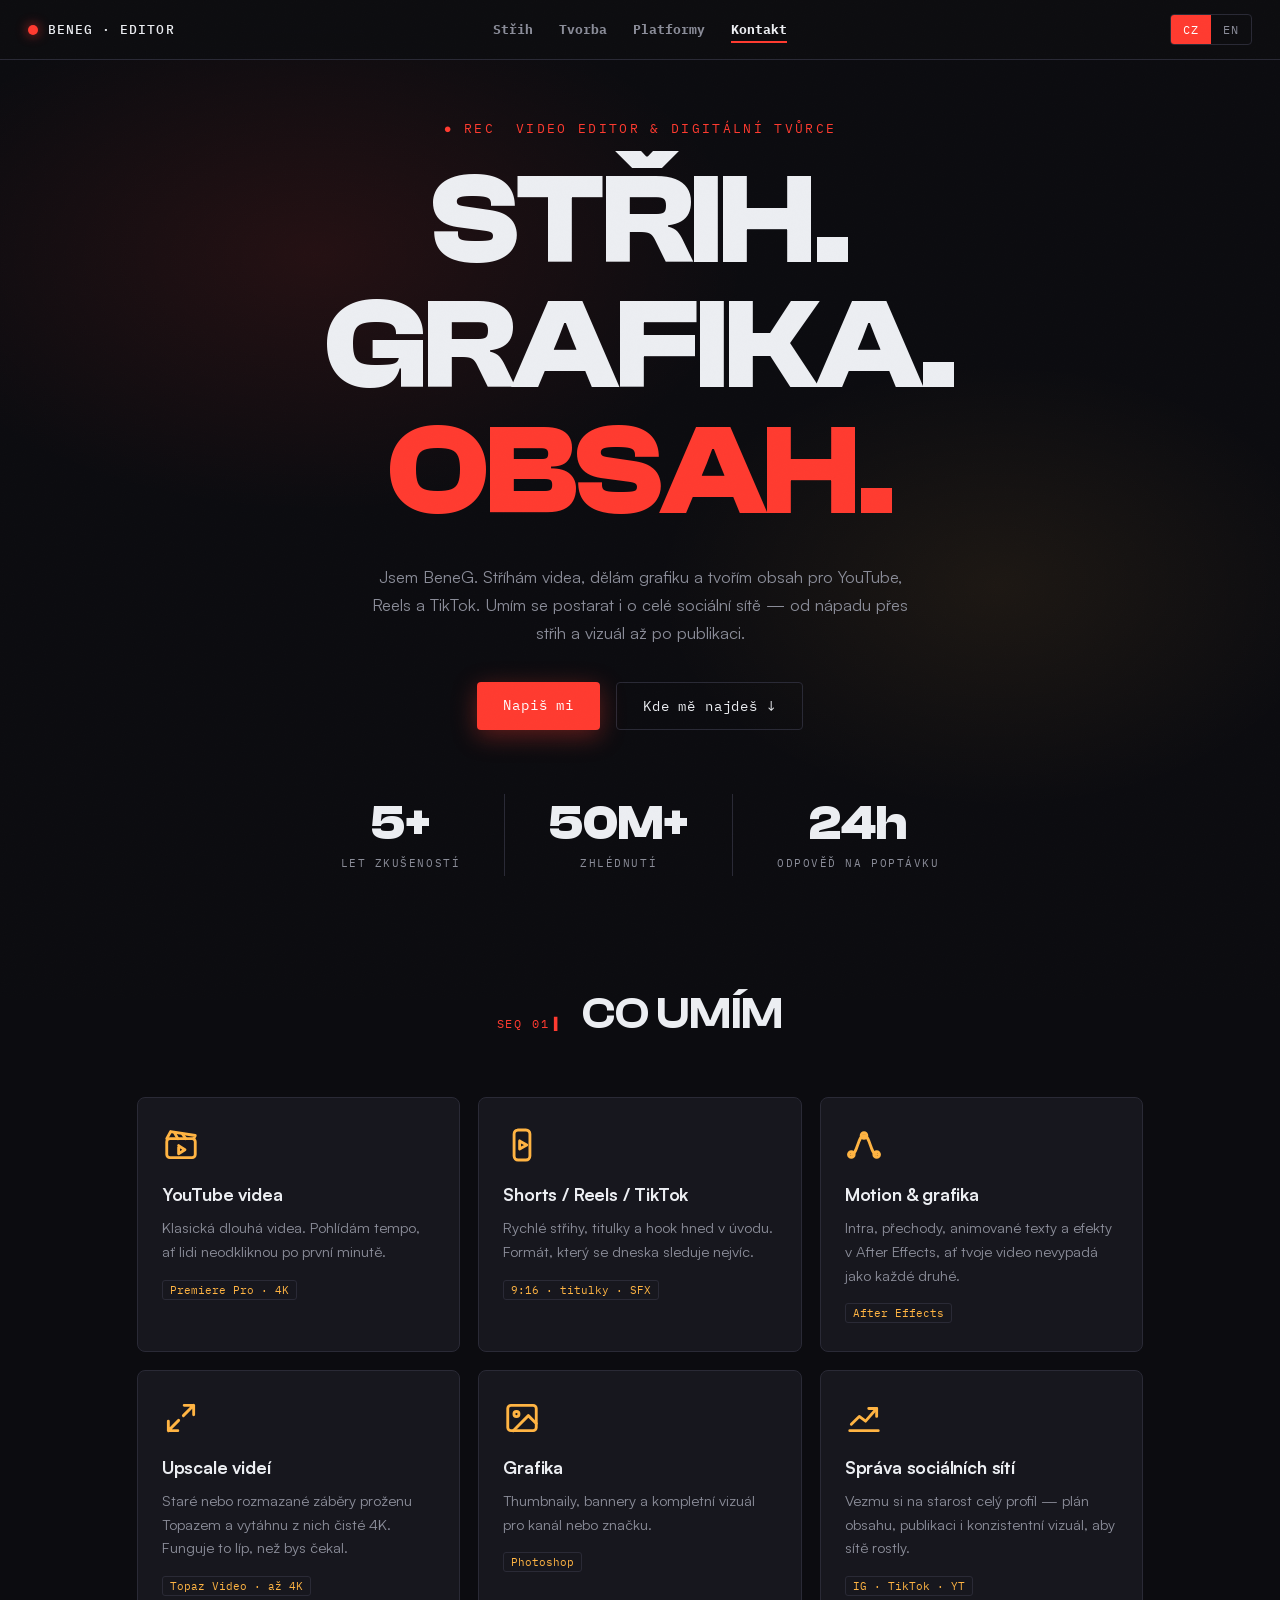
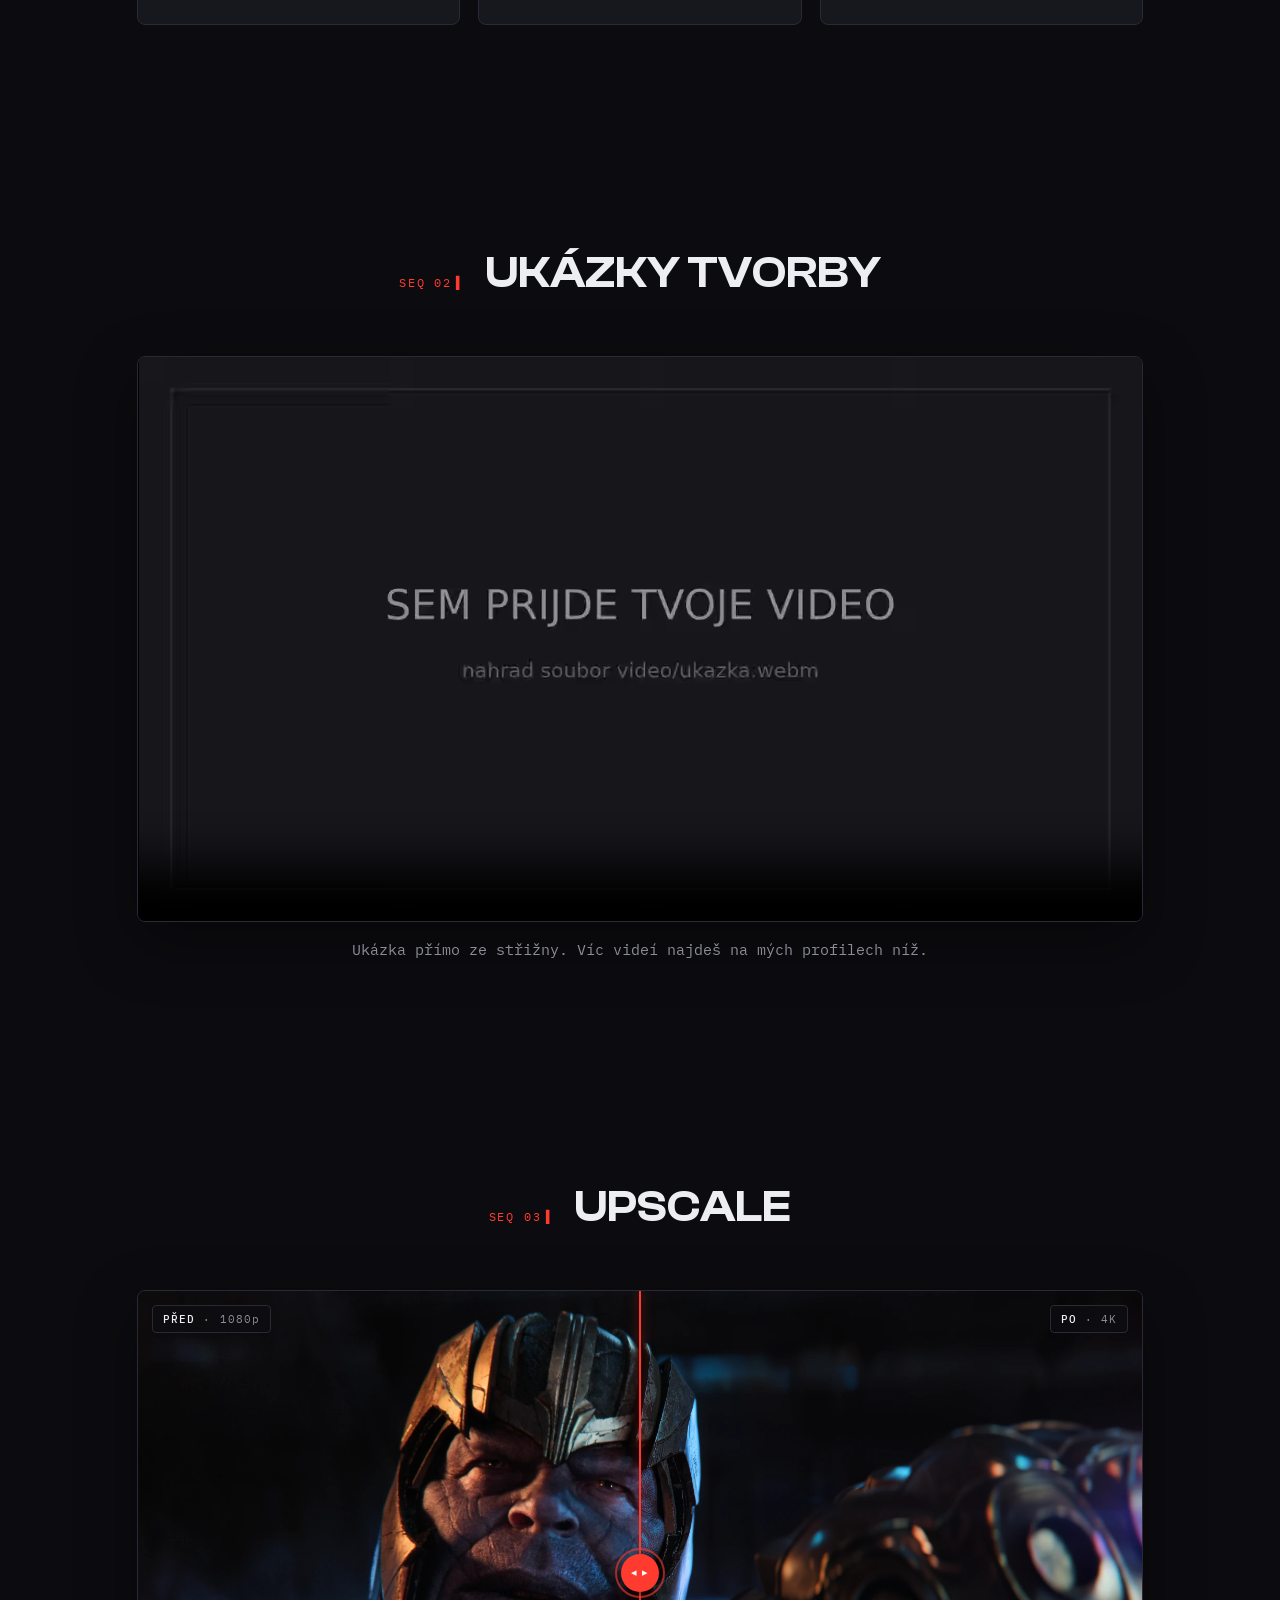
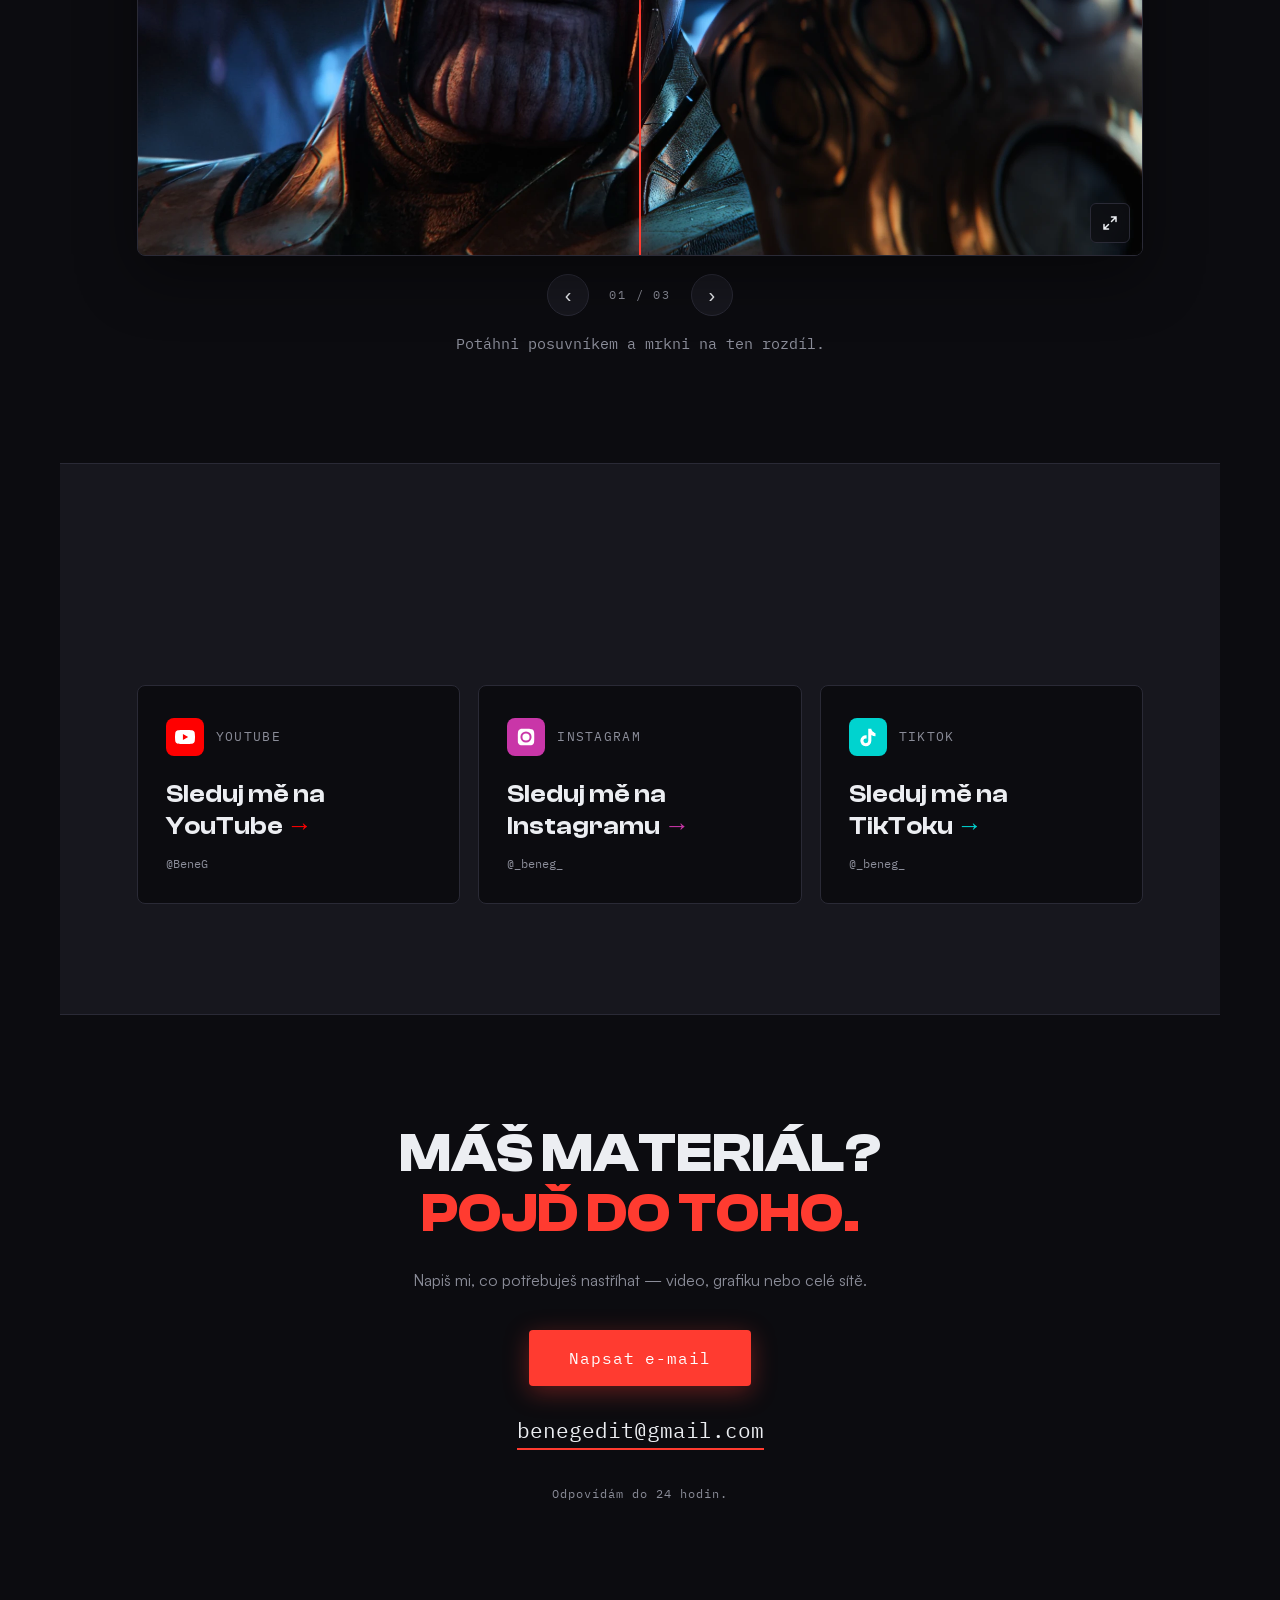
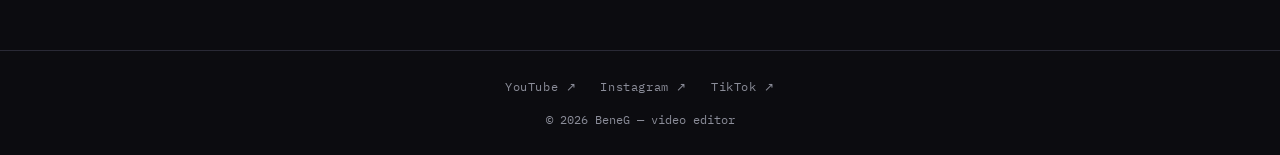
==== index.html @ 0562a013 "d" ====
<!DOCTYPE html>
<html lang="cs">
<head>
<meta charset="UTF-8">
<meta name="viewport" content="width=device-width, initial-scale=1.0">
<link rel="preload" href="fonts/ClashDisplay-Variable.woff2" as="font" type="font/woff2" crossorigin>
<link rel="preload" href="fonts/Satoshi-Variable.woff2" as="font" type="font/woff2" crossorigin>
<link rel="preload" href="fonts/IBMPlexMono-400.woff2" as="font" type="font/woff2" crossorigin>
<link rel="preload" href="fonts/IBMPlexMono-700.woff2" as="font" type="font/woff2" crossorigin>
<link rel="stylesheet" href="style.css">
<title>BeneG — Video Editor</title>
<meta name="description" content="BeneG — video editor a digitální tvůrce. Střih videí, motion design, grafika, upscale do 4K a správa sociálních sítí.">
<meta property="og:title" content="BeneG — Video Editor">
<meta property="og:description" content="Střih. Grafika. Obsah. Videa, vizuály a správa sítí pro YouTube, Reels a TikTok.">
<meta property="og:type" content="website">
<!-- Adresa musí odpovídat doméně, kde web běží: -->
<meta property="og:image" content="https://benegcz.github.io/og.png">
<meta name="twitter:card" content="summary_large_image">
<link rel="canonical" href="https://benegcz.github.io/">
<meta name="theme-color" content="#0e0e12">
<link rel="icon" href="data:image/svg+xml,%3Csvg xmlns='http://www.w3.org/2000/svg' viewBox='0 0 32 32'%3E%3Crect width='32' height='32' rx='7' fill='%230e0e12'/%3E%3Cpath d='M12 9l12 7-12 7z' fill='%23ff3b30'/%3E%3C/svg%3E">

</head>
<body>

<!-- HORNÍ LIŠTA -->
<div class="renderbar" aria-hidden="true"></div>
<header class="topbar">
  <div class="brand"><span class="rec-dot"></span>BENEG&nbsp;·&nbsp;EDITOR</div>
  <nav id="mainnav">
    <a href="#sluzby" data-i18n="nav1">Střih</a>
    <a href="#tvorba" data-i18n="nav_w">Tvorba</a>
    <a href="#platformy" data-i18n="nav2">Platformy</a>
    <a href="#kontakt" data-i18n="nav3">Kontakt</a>
  </nav>
  <div class="lang-switch" role="group" aria-label="Jazyk / Language">
    <button class="lang-btn active" data-lang="cs">CZ</button><button class="lang-btn" data-lang="en">EN</button>
  </div>
</header>

<!-- HERO -->
<main>
<section class="hero">
  <div class="eyebrow"><span>● REC</span>&nbsp;&nbsp;<span data-i18n="eyebrow">VIDEO EDITOR & DIGITÁLNÍ TVŮRCE</span></div>
  <h1>
    <span class="line"><span data-i18n="h1a">Střih. Grafika.</span></span>
    <span class="line"><span class="stroke" data-i18n="h1b">Obsah.</span></span>
  </h1>
  <p class="lead" data-i18n="lead">Jsem BeneG. Stříhám videa, dělám grafiku a tvořím obsah pro YouTube, Reels a TikTok. Umím se postarat i o celé sociální sítě — od nápadu přes střih a vizuál až po publikaci.</p>
  <div class="hero-cta">
    <a class="btn btn-primary" href="#kontakt" data-i18n="cta1">Napiš mi</a>
    <a class="btn btn-ghost" href="#platformy" data-i18n="cta2">Kde mě najdeš ↓</a>
  </div>

  <div class="stats">
    <div class="stat">
      <span class="stat-n" data-count="5" data-suffix="+">0</span>
      <span class="stat-l" data-i18n="st1">let zkušeností</span>
    </div>
    <div class="stat">
      <span class="stat-n" data-count="50" data-suffix="M+">0</span>
      <span class="stat-l" data-i18n="st2">zhlédnutí</span>
    </div>
    <div class="stat">
      <span class="stat-n" data-count="24" data-suffix="h">0</span>
      <span class="stat-l" data-i18n="st3">odpověď na poptávku</span>
    </div>
  </div>
</section>

<!-- SLUŽBY -->
<section id="sluzby">
  <div class="sec-head reveal">
    <span class="tag">SEQ 01</span>
    <h2 data-i18n="s_h">Co umím</h2>
  </div>
  <div class="services">
    <div class="card reveal">
      <span class="ico" aria-hidden="true"><svg viewBox="0 0 24 24" fill="none" stroke="currentColor" stroke-width="1.8" stroke-linecap="round" stroke-linejoin="round"><rect x="3" y="8" width="18" height="12" rx="2"/><path d="M3 8l2.5-4.5L21 6l-1 2"/><path d="M8 4.5L10 8M13 5.2L15 8"/><path d="M10.5 12.5l4 2.5-4 2.5z"/></svg></span>
      <h3 data-i18n="c1_h">YouTube videa</h3>
      <p data-i18n="c1_p">Klasická dlouhá videa. Pohlídám tempo, ať lidi neodkliknou po první minutě.</p>
      <span class="kbd">Premiere Pro · 4K</span>
    </div>
    <div class="card reveal" style="transition-delay:.1s">
      <span class="ico" aria-hidden="true"><svg viewBox="0 0 24 24" fill="none" stroke="currentColor" stroke-width="1.8" stroke-linecap="round" stroke-linejoin="round"><rect x="7" y="2.5" width="10" height="19" rx="2.5"/><path d="M10.5 9.5l4.5 2.5-4.5 2.5z"/></svg></span>
      <h3>Shorts / Reels / TikTok</h3>
      <p data-i18n="c2_p">Rychlé střihy, titulky a hook hned v úvodu. Formát, který se dneska sleduje nejvíc.</p>
      <span class="kbd" data-i18n="c2_k">9:16 · titulky · SFX</span>
    </div>
    <div class="card reveal" style="transition-delay:.2s">
      <span class="ico" aria-hidden="true"><svg viewBox="0 0 24 24" fill="none" stroke="currentColor" stroke-width="1.8" stroke-linecap="round" stroke-linejoin="round"><path d="M4 18C8 18 8 6 12 6s4 12 8 12"/><circle cx="4" cy="18" r="1.8"/><circle cx="12" cy="6" r="1.8"/><circle cx="20" cy="18" r="1.8"/></svg></span>
      <h3 data-i18n="c3_h">Motion & grafika</h3>
      <p data-i18n="c3_p">Intra, přechody, animované texty a efekty v After Effects, ať tvoje video nevypadá jako každé druhé.</p>
      <span class="kbd">After Effects</span>
    </div>
    <div class="card reveal" style="transition-delay:.3s">
      <span class="ico" aria-hidden="true"><svg viewBox="0 0 24 24" fill="none" stroke="currentColor" stroke-width="1.8" stroke-linecap="round" stroke-linejoin="round"><path d="M14 4h6v6M20 4l-6.5 6.5"/><path d="M10 20H4v-6M4 20l6.5-6.5"/></svg></span>
      <h3 data-i18n="c5_h">Upscale videí</h3>
      <p data-i18n="c5_p">Staré nebo rozmazané záběry proženu Topazem a vytáhnu z nich čisté 4K. Funguje to líp, než bys čekal.</p>
      <span class="kbd" data-i18n="c5_k">Topaz Video · až 4K</span>
    </div>
    <div class="card reveal" style="transition-delay:.4s">
      <span class="ico" aria-hidden="true"><svg viewBox="0 0 24 24" fill="none" stroke="currentColor" stroke-width="1.8" stroke-linecap="round" stroke-linejoin="round"><rect x="3" y="4" width="18" height="16" rx="2"/><circle cx="8.5" cy="9.5" r="1.6"/><path d="M21 15.5l-5-5-9.5 9.5"/></svg></span>
      <h3 data-i18n="c4_h">Grafika</h3>
      <p data-i18n="c4_p">Thumbnaily, bannery a kompletní vizuál pro kanál nebo značku.</p>
      <span class="kbd">Photoshop</span>
    </div>
    <div class="card reveal" style="transition-delay:.5s">
      <span class="ico" aria-hidden="true"><svg viewBox="0 0 24 24" fill="none" stroke="currentColor" stroke-width="1.8" stroke-linecap="round" stroke-linejoin="round"><path d="M3 20h18"/><path d="M4 16l5-5 4 3 7-8"/><path d="M15 6h5v5"/></svg></span>
      <h3 data-i18n="c6_h">Správa sociálních sítí</h3>
      <p data-i18n="c6_p">Vezmu si na starost celý profil — plán obsahu, publikaci i konzistentní vizuál, aby sítě rostly.</p>
      <span class="kbd" data-i18n="c6_k">IG · TikTok · YT</span>
    </div>
  </div>
</section>

<!-- TVORBA -->
<section id="tvorba">
  <div class="sec-head reveal">
    <span class="tag">SEQ 02</span>
    <h2 data-i18n="w_h">Ukázky tvorby</h2>
  </div>
  <div class="showcase reveal">
    <!-- VIDEO: nahraď soubor video/ukazka.webm svým videem (stejný název, nebo uprav src níže) -->
    <video class="video-player" controls preload="metadata" playsinline>
      <source src="video/ukazka.webm" type="video/webm">
      <source src="video/ukazka.mp4" type="video/mp4">
      Tvůj prohlížeč nepodporuje přehrávání videa.
    </video>
    <p class="showcase-note" data-i18n="w_p">Ukázka přímo ze střižny. Víc videí najdeš na mých profilech níž.</p>
  </div>
</section>

<!-- UPSCALE -->
<section id="upscale">
  <div class="sec-head reveal">
    <span class="tag">SEQ 03</span>
    <h2 data-i18n="up_h">Upscale</h2>
  </div>
  <div class="showcase reveal">
    <!-- Dvojice obrázků se nastavují v script.js — hledej BA_PAIRS.
         Obrázky patří do složky img/ (stejný frame: pred = originál, po = po upscalu). -->
    <div class="ba" id="baSlider">
      <div class="ba-layer ba-before"><img id="baImgBefore" src="img/pred1.webp" alt="Před upscalem"></div>
      <div class="ba-layer ba-after"><img id="baImgAfter" src="img/po1.webp" alt="Po upscalu"></div>
      <div class="ba-handle" aria-hidden="true"><span></span></div>
      <span class="ba-label ba-label-l"><b data-i18n="u_b">PŘED</b> · 1080p</span>
      <span class="ba-label ba-label-r"><b data-i18n="u_a">PO</b> · 4K</span>
      <button class="ba-full" id="baFull" title="Celá obrazovka" aria-label="Zobrazit na celou obrazovku">
        <svg viewBox="0 0 24 24" fill="none" stroke="currentColor" stroke-width="2" stroke-linecap="round"><path d="M14 4h6v6M20 4l-6 6M10 20H4v-6M4 20l6-6"/></svg>
      </button>
      <input type="range" class="ba-range" min="0" max="100" value="50" aria-label="Porovnání před a po upscalu">
    </div>
    <div class="ba-nav">
      <button class="ba-btn" id="baPrev" aria-label="Předchozí ukázka">‹</button>
      <span class="ba-count" id="baCount">01 / 03</span>
      <button class="ba-btn" id="baNext" aria-label="Další ukázka">›</button>
    </div>
    <p class="showcase-note" data-i18n="up_p">Potáhni posuvníkem a mrkni na ten rozdíl.</p>
  </div>
</section>

<!-- PLATFORMY -->
<section id="platformy">
  <div class="sec-head reveal">
    <span class="tag">SEQ 04</span>
    <h2 data-i18n="p_h">Kde působím</h2>
  </div>
  <div class="platforms">
    <a class="plat yt reveal" href="https://www.youtube.com/@BeneG" target="_blank" rel="noopener">
      <div class="p-name">
        <span class="p-ico"><svg viewBox="0 0 24 24"><path d="M23.5 6.2a3 3 0 0 0-2.1-2.1C19.5 3.5 12 3.5 12 3.5s-7.5 0-9.4.6A3 3 0 0 0 .5 6.2 31 31 0 0 0 0 12a31 31 0 0 0 .5 5.8 3 3 0 0 0 2.1 2.1c1.9.6 9.4.6 9.4.6s7.5 0 9.4-.6a3 3 0 0 0 2.1-2.1A31 31 0 0 0 24 12a31 31 0 0 0-.5-5.8zM9.5 15.5v-7l6.3 3.5-6.3 3.5z"/></svg></span>
        YouTube
      </div>
      <div class="p-cta"><span data-i18n="p_yt">Sleduj mě na YouTube</span> <span class="arr">→</span></div>
      <div class="p-handle">@BeneG</div>
    </a>
    <a class="plat ig reveal" style="transition-delay:.12s" href="https://www.instagram.com/_beneg_" target="_blank" rel="noopener">
      <div class="p-name">
        <span class="p-ico"><svg viewBox="0 0 24 24"><path d="M12 2.2c3.2 0 3.6 0 4.9.1 1.2.1 1.8.2 2.2.4.6.2 1 .5 1.4.9.4.4.7.8.9 1.4.2.4.4 1 .4 2.2.1 1.3.1 1.7.1 4.9s0 3.6-.1 4.9c-.1 1.2-.2 1.8-.4 2.2-.2.6-.5 1-.9 1.4-.4.4-.8.7-1.4.9-.4.2-1 .4-2.2.4-1.3.1-1.7.1-4.9.1s-3.6 0-4.9-.1c-1.2-.1-1.8-.2-2.2-.4a3.8 3.8 0 0 1-1.4-.9 3.8 3.8 0 0 1-.9-1.4c-.2-.4-.4-1-.4-2.2C2.2 15.6 2.2 15.2 2.2 12s0-3.6.1-4.9c.1-1.2.2-1.8.4-2.2.2-.6.5-1 .9-1.4.4-.4.8-.7 1.4-.9.4-.2 1-.4 2.2-.4C8.4 2.2 8.8 2.2 12 2.2zm0 3.1a6.7 6.7 0 1 0 0 13.4 6.7 6.7 0 0 0 0-13.4zm0 11a4.3 4.3 0 1 1 0-8.6 4.3 4.3 0 0 1 0 8.6zm6.9-11.3a1.6 1.6 0 1 1-3.2 0 1.6 1.6 0 0 1 3.2 0z"/></svg></span>
        Instagram
      </div>
      <div class="p-cta"><span data-i18n="p_ig">Sleduj mě na Instagramu</span> <span class="arr">→</span></div>
      <div class="p-handle">@_beneg_</div>
    </a>
    <a class="plat tt reveal" style="transition-delay:.24s" href="https://www.tiktok.com/@_beneg_" target="_blank" rel="noopener">
      <div class="p-name">
        <span class="p-ico"><svg viewBox="0 0 24 24"><path d="M19.6 6.7a5.6 5.6 0 0 1-3.4-3.4A5.4 5.4 0 0 1 16 2h-3.7v14.6a2.9 2.9 0 1 1-2.9-2.9c.3 0 .6 0 .9.1V10a6.6 6.6 0 1 0 5.7 6.5V9.6a9.2 9.2 0 0 0 5 1.5V7.4c-.5 0-.9-.1-1.4-.2-.1 0 0 0 0-.5z"/></svg></span>
        TikTok
      </div>
      <div class="p-cta"><span data-i18n="p_tt">Sleduj mě na TikToku</span> <span class="arr">→</span></div>
      <div class="p-handle">@_beneg_</div>
    </a>
  </div>
</section>

<!-- KONTAKT -->
<section id="kontakt">
  <div class="contact-wrap reveal">
    <h2><span data-i18n="k_h1">Máš materiál?</span><br><em data-i18n="k_h2">Pojď do toho.</em></h2>
    <p data-i18n="k_p">Napiš mi, co potřebuješ nastříhat — video, grafiku nebo celé sítě.</p>
    <a class="btn btn-primary btn-big" href="mailto:benegedit@gmail.com" data-i18n="k_btn">Napsat e-mail</a>
    <p class="mail-line"><a class="mail" href="mailto:benegedit@gmail.com">benegedit@gmail.com</a></p>
    <p class="reply-note" data-i18n="k_note">Odpovídám do 24 hodin.</p>

  </div>
</section>
</main>

<button class="totop" aria-label="Zpět nahoru">↑</button>

<footer>
  <nav class="foot-links" aria-label="Sociální sítě">
    <a href="https://www.youtube.com/@BeneG" target="_blank" rel="noopener">YouTube ↗</a>
    <a href="https://www.instagram.com/_beneg_" target="_blank" rel="noopener">Instagram ↗</a>
    <a href="https://www.tiktok.com/@_beneg_" target="_blank" rel="noopener">TikTok ↗</a>
  </nav>
  <span data-i18n="f1">© 2026 BeneG — video editor</span>
</footer>

<script src="script.js"></script>
</body>
</html>
---- style.css ----
/* ===== FONTY (free licence: Clash Display a Satoshi — ITF FFL, IBM Plex Mono — OFL) ===== */
@font-face{
  font-family:'Clash Display';
  src:url('fonts/ClashDisplay-Variable.woff2') format('woff2');
  font-weight:200 700;font-display:swap;
}
@font-face{
  font-family:'Satoshi';
  src:url('fonts/Satoshi-Variable.woff2') format('woff2');
  font-weight:300 900;font-display:swap;
}
@font-face{
  font-family:'IBM Plex Mono';
  src:url('fonts/IBMPlexMono-400.woff2') format('woff2');
  font-weight:400;font-display:swap;
  unicode-range:U+0000-00FF,U+2000-206F,U+2190-21BB;
}
@font-face{
  font-family:'IBM Plex Mono';
  src:url('fonts/IBMPlexMono-400-ext.woff2') format('woff2');
  font-weight:400;font-display:swap;
  unicode-range:U+0100-02BA,U+1E00-1EFF;
}
@font-face{
  font-family:'IBM Plex Mono';
  src:url('fonts/IBMPlexMono-500.woff2') format('woff2');
  font-weight:500;font-display:swap;
  unicode-range:U+0000-00FF,U+2000-206F,U+2190-21BB;
}
@font-face{
  font-family:'IBM Plex Mono';
  src:url('fonts/IBMPlexMono-500-ext.woff2') format('woff2');
  font-weight:500;font-display:swap;
  unicode-range:U+0100-02BA,U+1E00-1EFF;
}
@font-face{
  font-family:'IBM Plex Mono';
  src:url('fonts/IBMPlexMono-700.woff2') format('woff2');
  font-weight:700;font-display:swap;
  unicode-range:U+0000-00FF,U+2000-206F,U+2190-21BB;
}
@font-face{
  font-family:'IBM Plex Mono';
  src:url('fonts/IBMPlexMono-700-ext.woff2') format('woff2');
  font-weight:700;font-display:swap;
  unicode-range:U+0100-02BA,U+1E00-1EFF;
}

:root{
  --bg:#0c0c10;
  --panel:#17171e;
  --panel-2:#1e1e27;
  --line:#2a2a36;
  --text:#eceef2;
  --muted:#8b8d99;
  --rec:#ff3b30;
  --amber:#ffb443;
  --display:'Clash Display','Arial Black',sans-serif;
  --body:'Satoshi','Helvetica Neue',sans-serif;
  --mono:'IBM Plex Mono',monospace;
}
*{margin:0;padding:0;box-sizing:border-box}
html{scroll-behavior:smooth}
body{
  background:var(--bg);
  color:var(--text);
  font-family:var(--body);
  overflow-x:hidden;
}
::selection{background:var(--rec);color:#fff}

/* Render bar — průběh scrollu */
.renderbar{
  position:fixed;top:0;left:0;height:3px;width:0%;z-index:200;
  background:linear-gradient(90deg,var(--rec),var(--amber));
  box-shadow:0 0 10px rgba(255,59,48,.6);
}

/* ===== NAV / horní lišta jako v editoru ===== */
.topbar{
  position:fixed;top:0;left:0;right:0;z-index:100;
  display:grid;grid-template-columns:1fr auto 1fr;align-items:center;
  padding:14px 28px;
  background:rgba(14,14,18,.82);
  backdrop-filter:blur(12px);
  border-bottom:1px solid var(--line);
  font-family:var(--mono);font-size:13px;
}
.topbar .brand{display:flex;align-items:center;gap:10px;font-weight:500;letter-spacing:.08em}
.rec-dot{
  width:10px;height:10px;border-radius:50%;
  background:var(--rec);
  box-shadow:0 0 12px rgba(255,59,48,.8);
  animation:blink 1.4s steps(1) infinite;
}
@keyframes blink{50%{opacity:.15;box-shadow:none}}
.topbar nav{display:flex;gap:26px;justify-content:center}
.lang-switch{justify-self:end}
.topbar nav a{
  color:var(--muted);text-decoration:none;transition:color .2s;
  font-weight:700;position:relative;
}
.topbar nav a::after{
  content:'';position:absolute;left:0;right:0;bottom:-5px;height:2px;
  background:var(--rec);transform:scaleX(0);transform-origin:left;
  transition:transform .3s cubic-bezier(.2,.7,.2,1);
}
.topbar nav a:hover::after,.topbar nav a:focus-visible::after,.topbar nav a.active::after{transform:scaleX(1)}
.topbar nav a.active{color:var(--text)}
.topbar nav a:hover,.topbar nav a:focus-visible{color:var(--text)}
.lang-switch{display:flex;border:1px solid var(--line);border-radius:4px;overflow:hidden;position:relative}
.lang-switch::before{
  content:'';position:absolute;top:0;bottom:0;left:0;width:50%;
  background:var(--rec);
  transition:transform .3s cubic-bezier(.2,.7,.2,1);
}
.lang-switch.en::before{transform:translateX(100%)}
.lang-btn{
  background:none;border:none;cursor:pointer;
  font-family:var(--mono);font-size:12px;letter-spacing:.08em;
  color:var(--muted);padding:7px 12px;transition:background .2s,color .2s;
}
.lang-btn:hover{color:var(--text)}
.lang-btn{position:relative;z-index:1}
.lang-btn.active{color:#fff}
.lang-btn:focus-visible{outline:2px solid var(--amber);outline-offset:-2px}
.tc b{color:var(--amber);font-weight:500}

/* ===== HERO ===== */
.hero{
  min-height:88svh;
  display:flex;flex-direction:column;justify-content:center;align-items:center;
  text-align:center;
  padding:120px 6vw 0;
  position:relative;
  max-width:1160px;margin-inline:auto;
}
.hero::before{
  content:'';position:absolute;inset:-20%;z-index:-1;pointer-events:none;
  background:
    radial-gradient(38% 30% at 30% 35%,rgba(255,59,48,.10),transparent 70%),
    radial-gradient(30% 26% at 72% 62%,rgba(255,180,67,.07),transparent 70%);
  animation:glowDrift 16s ease-in-out infinite alternate;
}
@keyframes glowDrift{
  0%{transform:translate(0,0) scale(1)}
  50%{transform:translate(4%,-3%) scale(1.06)}
  100%{transform:translate(-3%,3%) scale(1)}
}
body::after{
  content:'';position:fixed;inset:-100px;z-index:999;pointer-events:none;
  background-image:url("data:image/svg+xml,%3Csvg xmlns='http://www.w3.org/2000/svg' width='240' height='240'%3E%3Cfilter id='n'%3E%3CfeTurbulence type='fractalNoise' baseFrequency='0.9' numOctaves='2'/%3E%3C/filter%3E%3Crect width='240' height='240' filter='url(%23n)' opacity='0.5'/%3E%3C/svg%3E");
  opacity:.025;
  animation:grain 10s steps(10) infinite;
}
@keyframes grain{
  0%{transform:translate(0,0)}
  25%{transform:translate(-40px,30px)}
  50%{transform:translate(30px,-50px)}
  75%{transform:translate(-30px,-20px)}
  100%{transform:translate(40px,40px)}
}
.eyebrow{
  font-family:var(--mono);font-size:13px;color:var(--muted);
  letter-spacing:.18em;text-transform:uppercase;
  margin-bottom:22px;
  opacity:0;animation:rise .8s .2s forwards;
}
.eyebrow span{color:var(--rec)}
h1{
  font-family:var(--display);
  font-weight:700;
  font-size:clamp(2.8rem,10vw,8rem);
  line-height:.98;
  letter-spacing:-.02em;
  text-transform:uppercase;
}
h1 .line{display:block;overflow:hidden;padding-top:.18em;margin-top:-.18em}
h1 .line span{display:inline-block;transform:translateY(110%);animation:rise .9s cubic-bezier(.2,.7,.2,1) forwards}
h1 .line:nth-child(1) span{animation-delay:.35s}
h1 .line:nth-child(2) span{animation-delay:.5s}
h1 .stroke{
  color:var(--rec);font-style:normal;
}
.hero p.lead{
  max-width:560px;
  margin-top:28px;margin-inline:auto;
  color:var(--muted);
  font-size:1.05rem;line-height:1.65;
  opacity:0;animation:rise .8s .8s forwards;
}
@keyframes rise{
  from{opacity:0;transform:translateY(28px)}
  to{opacity:1;transform:translateY(0)}
}
h1 .line span{opacity:1}
@keyframes riseIn{to{transform:translateY(0)}}
.hero-cta{
  margin-top:36px;display:flex;gap:16px;flex-wrap:wrap;justify-content:center;
  opacity:0;animation:rise .8s 1s forwards;
}
.btn{
  font-family:var(--mono);font-size:14px;letter-spacing:.06em;
  padding:14px 26px;border-radius:4px;
  text-decoration:none;transition:transform .2s,box-shadow .2s,background .2s;
  display:inline-block;
}
.btn:focus-visible{outline:2px solid var(--amber);outline-offset:3px}
.btn-primary{
  background:var(--rec);color:#fff;
  box-shadow:0 6px 24px rgba(255,59,48,.35);
  position:relative;overflow:hidden;
}
.btn-primary::after{
  content:'';position:absolute;top:0;bottom:0;left:-80%;width:60%;
  background:linear-gradient(105deg,transparent,rgba(255,255,255,.35),transparent);
  transform:skewX(-20deg);
  transition:left .55s ease;
}
.btn-primary:hover::after{left:130%}
.btn-primary:hover{transform:translateY(-2px);box-shadow:0 10px 30px rgba(255,59,48,.45)}
.btn-ghost{
  border:1px solid var(--line);color:var(--text);
}
.btn-ghost:hover{background:var(--panel-2);transform:translateY(-2px)}

/* Statistiky pod hero */
.stats{
  display:flex;justify-content:center;gap:0;
  margin-top:64px;flex-wrap:wrap;
  opacity:0;animation:rise .8s 1.2s forwards;
}
.stat{
  display:flex;flex-direction:column;gap:8px;
  padding:6px 44px;text-align:center;
}
.stat + .stat{border-left:1px solid var(--line)}
.stat-n{
  font-family:var(--display);font-weight:700;
  font-size:clamp(2rem,4.5vw,3rem);line-height:1;
  color:var(--text);font-variant-numeric:tabular-nums;
}
.stat-l{
  font-family:var(--mono);font-size:11px;color:var(--muted);
  letter-spacing:.14em;text-transform:uppercase;
}
@media(max-width:640px){
  .stat{padding:6px 22px}
  .stats{margin-top:48px}
}

/* ===== SEKCE ===== */
section{padding:110px 6vw;scroll-margin-top:64px;max-width:1160px;margin-inline:auto}
.sec-head{
  display:flex;align-items:baseline;gap:18px;margin-bottom:56px;flex-wrap:wrap;
  justify-content:center;text-align:center;
}
.sec-head h2{
  padding-top:.22em;margin-top:-.22em; /* prostor pro háčky a čárky uvnitř masky */
  clip-path:inset(0 0 100% 0);transition:clip-path .8s cubic-bezier(.2,.7,.2,1) .15s;
}
.sec-head.in h2{clip-path:inset(0 0 -8% 0)}
.sec-head .tag::after{
  content:'▍';margin-left:4px;
  animation:blink 1.1s steps(1) infinite;
}
.sec-head .tag{
  font-family:var(--mono);font-size:12px;color:var(--rec);letter-spacing:.15em;
}
.sec-head h2{
  font-family:var(--display);font-weight:600;
  font-size:clamp(1.7rem,4.2vw,2.8rem);text-transform:uppercase;letter-spacing:0;
}

/* reveal on scroll */
.reveal{opacity:0;transform:translateY(36px);transition:opacity .8s cubic-bezier(.2,.7,.2,1),transform .8s cubic-bezier(.2,.7,.2,1)}
.reveal.in{opacity:1;transform:none}

/* ===== SLUŽBY ===== */
.services{display:grid;grid-template-columns:repeat(auto-fit,minmax(240px,1fr));gap:18px}
.card{
  background:var(--panel);border:1px solid var(--line);border-radius:8px;
  padding:28px 24px;
  transition:transform .25s,border-color .25s,background .25s;
}
.card:hover{
  transform:translateY(-6px) scale(1.015);
  border-color:var(--rec);background:var(--panel-2);
  box-shadow:0 14px 44px rgba(255,59,48,.13);
}
.card .ico{display:block;width:38px;height:38px;margin-bottom:18px;color:var(--amber);transition:transform .3s}
.card:hover .ico{transform:scale(1.12) rotate(-4deg)}
.card .ico svg{width:100%;height:100%}
.card .ico svg *{
  stroke-dasharray:100;stroke-dashoffset:100;
}
.card.in .ico svg *{
  animation:draw 1.1s ease forwards;
}
.card.in:nth-child(1) .ico svg *{animation-delay:.2s}
.card.in:nth-child(2) .ico svg *{animation-delay:.3s}
.card.in:nth-child(3) .ico svg *{animation-delay:.4s}
.card.in:nth-child(4) .ico svg *{animation-delay:.5s}
.card.in:nth-child(5) .ico svg *{animation-delay:.6s}
.card.in:nth-child(6) .ico svg *{animation-delay:.7s}
@keyframes draw{to{stroke-dashoffset:0}}
.card h3{font-size:1.1rem;font-weight:700;margin-bottom:10px;letter-spacing:-.01em}
.card p{color:var(--muted);font-size:.92rem;line-height:1.6}
.card .kbd{
  font-family:var(--mono);font-size:11px;color:var(--amber);
  border:1px solid var(--line);border-radius:3px;padding:2px 7px;
  display:inline-block;margin-top:16px;
}

/* ===== TVORBA ===== */
.showcase{max-width:1040px;margin-inline:auto}
.video-player{
  width:100%;aspect-ratio:16/9;display:block;
  border:1px solid var(--line);border-radius:8px;
  background:#000;
  box-shadow:0 20px 60px rgba(0,0,0,.4);
}

.showcase-note{
  margin-top:18px;color:var(--muted);font-size:.92rem;
  font-family:var(--mono);text-align:center;
}

/* ===== UPSCALE PŘED/PO ===== */
.ba{
  position:relative;width:100%;aspect-ratio:16/9;
  border:1px solid var(--line);border-radius:8px;overflow:hidden;
  background:var(--panel);user-select:none;touch-action:none;
  --pos:50%;
  box-shadow:0 20px 60px rgba(0,0,0,.4);
}
.ba-layer{position:absolute;inset:0;background-size:cover;background-position:center}
.ba-layer img{width:100%;height:100%;object-fit:cover;display:block}
.ba-after{clip-path:inset(0 0 0 var(--pos))}
.ba-handle{
  position:absolute;top:0;bottom:0;left:var(--pos);width:2px;
  background:var(--rec);box-shadow:0 0 12px rgba(255,59,48,.7);
  transform:translateX(-1px);pointer-events:none;z-index:3;
}
.ba-handle span{
  position:absolute;top:50%;left:50%;transform:translate(-50%,-50%);
  width:38px;height:38px;border-radius:50%;
  background:var(--rec);
  display:grid;place-items:center;color:#fff;
  box-shadow:0 4px 16px rgba(0,0,0,.5);
}
.ba-handle span::after{
  content:'';position:absolute;inset:-6px;border-radius:50%;
  border:2px solid rgba(255,59,48,.6);
  animation:pulse 2s ease-out infinite;
}
@keyframes pulse{
  0%{transform:scale(.8);opacity:1}
  70%,100%{transform:scale(1.6);opacity:0}
}
.ba-handle span::before{content:'◂ ▸';font-size:11px;letter-spacing:1px}
.ba-label{
  position:absolute;top:14px;z-index:2;
  font-family:var(--mono);font-size:11px;letter-spacing:.1em;
  background:rgba(14,14,18,.75);backdrop-filter:blur(6px);
  border:1px solid var(--line);border-radius:4px;
  padding:6px 10px;color:var(--muted);pointer-events:none;
}
.ba-label b{color:var(--text);font-weight:500}
.ba-label-l{left:14px}
.ba-label-r{right:14px}
.ba-range{
  position:absolute;inset:0;width:100%;height:100%;
  opacity:0;cursor:ew-resize;z-index:4;margin:0;
}
.ba-full{
  position:absolute;right:12px;bottom:12px;z-index:5;
  width:40px;height:40px;border-radius:6px;
  background:rgba(14,14,18,.75);backdrop-filter:blur(6px);
  border:1px solid var(--line);color:var(--text);
  cursor:pointer;display:grid;place-items:center;
  transition:border-color .2s,color .2s;
}
.ba-full svg{width:18px;height:18px}
.ba-full:hover{border-color:var(--rec);color:var(--rec)}
.ba-full:focus-visible{outline:2px solid var(--amber);outline-offset:2px}
.ba:fullscreen{
  aspect-ratio:auto;width:100vw;height:100vh;
  border:none;border-radius:0;background:#000;
}
.ba:fullscreen .ba-layer img{object-fit:contain;background:#000}
.ba-nav{
  display:flex;align-items:center;justify-content:center;gap:20px;
  margin-top:18px;
}
.ba-btn{
  width:42px;height:42px;border-radius:50%;
  background:var(--panel);border:1px solid var(--line);color:var(--text);
  font-size:20px;line-height:1;cursor:pointer;
  transition:border-color .2s,color .2s,transform .2s;
}
.ba-btn:hover{border-color:var(--rec);color:var(--rec);transform:scale(1.08)}
.ba-btn:focus-visible{outline:2px solid var(--amber);outline-offset:3px}
.ba-count{
  font-family:var(--mono);font-size:12px;color:var(--muted);letter-spacing:.15em;
}

/* ===== PLATFORMY ===== */
#platformy{background:var(--panel);border-top:1px solid var(--line);border-bottom:1px solid var(--line)}
.platforms{display:grid;grid-template-columns:repeat(3,1fr);gap:18px}
@media(max-width:900px){.platforms{grid-template-columns:1fr;max-width:420px;margin-inline:auto}}
.plat{
  background:var(--bg);border:1px solid var(--line);border-radius:8px;
  padding:32px 28px;position:relative;overflow:hidden;
  transition:transform .25s,border-color .25s;
  text-decoration:none;color:var(--text);display:block;
}
.plat:hover{transform:translateY(-6px)}
.plat::after{
  content:'';position:absolute;left:0;right:0;bottom:0;height:3px;
  background:var(--pc,#fff);transform:scaleX(0);transform-origin:left;
  transition:transform .35s cubic-bezier(.2,.7,.2,1);
}
.plat:hover::after{transform:scaleX(1)}
.plat:hover{border-color:var(--pc)}
.plat .p-name{
  display:flex;align-items:center;gap:12px;
  font-family:var(--mono);font-size:13px;letter-spacing:.1em;color:var(--muted);
  text-transform:uppercase;margin-bottom:22px;
}
.plat .p-ico{
  width:38px;height:38px;border-radius:8px;display:grid;place-items:center;
  background:var(--pc);color:#fff;font-weight:700;flex-shrink:0;
  transition:transform .35s cubic-bezier(.34,1.56,.64,1);
}
.plat:hover .p-ico{transform:translateY(-4px) rotate(-6deg) scale(1.08)}
.plat .p-ico svg{width:20px;height:20px;fill:#fff}
.p-cta{
  font-family:var(--display);font-weight:600;
  font-size:clamp(1.15rem,2.6vw,1.6rem);line-height:1.25;
}
.p-cta .arr{
  display:inline-block;color:var(--pc,#fff);
  transition:transform .3s cubic-bezier(.2,.7,.2,1);
}
.plat:hover .p-cta .arr{transform:translateX(8px)}
.plat .p-handle{
  margin-top:14px;font-family:var(--mono);font-size:12px;color:var(--muted);
}
.yt{--pc:#ff0000}
.ig{--pc:#c936a8}
.tt{--pc:#00d3cf}

/* ===== KONTAKT ===== */
.contact-wrap{
  text-align:center;max-width:640px;margin:0 auto;
}
.contact-wrap h2{
  font-family:var(--display);font-weight:700;text-transform:uppercase;
  font-size:clamp(1.8rem,5vw,3.4rem);line-height:1.1;margin-bottom:22px;
}
.contact-wrap h2 em{font-style:normal;color:var(--rec)}
.contact-wrap p{color:var(--muted);line-height:1.7;margin-bottom:36px}
.btn-big{font-size:16px;padding:18px 40px}
.mail-line{margin-top:22px}
.reply-note{
  margin-top:14px;font-family:var(--mono);font-size:12px;
  color:var(--muted);letter-spacing:.08em;
}
.mail{
  font-family:var(--mono);font-size:clamp(1rem,2.5vw,1.3rem);
  color:var(--text);text-decoration:none;
  border-bottom:2px solid var(--rec);padding-bottom:4px;
  transition:color .2s;
}
.mail:hover{color:var(--amber);border-color:var(--amber)}

.totop{
  position:fixed;right:22px;bottom:22px;z-index:90;
  width:46px;height:46px;border-radius:50%;
  background:var(--panel-2);border:1px solid var(--line);color:var(--text);
  font-size:18px;cursor:pointer;
  opacity:0;pointer-events:none;transform:translateY(12px);
  transition:opacity .3s,transform .3s,border-color .2s;
}
.totop.show{opacity:1;pointer-events:auto;transform:none}
.totop:hover{border-color:var(--rec);color:var(--rec);transform:translateY(-4px)}
.totop:focus-visible{outline:2px solid var(--amber);outline-offset:3px}

footer{
  border-top:1px solid var(--line);
  padding:28px 6vw;
  display:flex;flex-direction:column;align-items:center;gap:18px;
  font-family:var(--mono);font-size:12px;color:var(--muted);
  text-align:center;
}
.foot-links{display:flex;gap:24px;flex-wrap:wrap;justify-content:center}
.foot-links a{
  color:var(--muted);text-decoration:none;letter-spacing:.05em;
  transition:color .2s;
}
.foot-links a{display:inline-block;transition:color .2s,transform .25s}
.foot-links a:hover,.foot-links a:focus-visible{color:var(--amber);transform:translateY(-2px)}

@media(max-width:640px){
  .topbar{grid-template-columns:1fr auto;gap:8px 12px;padding:12px 16px}
  .topbar nav{grid-column:1 / -1;justify-content:center;gap:18px;font-size:12px}
  .lang-btn{padding:6px 10px}
  section{padding:80px 6vw}
}
@media(prefers-reduced-motion:reduce){
  body::after,.hero::before{display:none}
  .sec-head h2{clip-path:none}
  .card .ico svg *{stroke-dasharray:none;stroke-dashoffset:0}
  *,*::before,*::after{animation:none!important;transition:none!important}
  .reveal{opacity:1;transform:none}
  h1 .line span{transform:none}
  .eyebrow,.hero p.lead,.hero-cta,.stats{opacity:1}
}
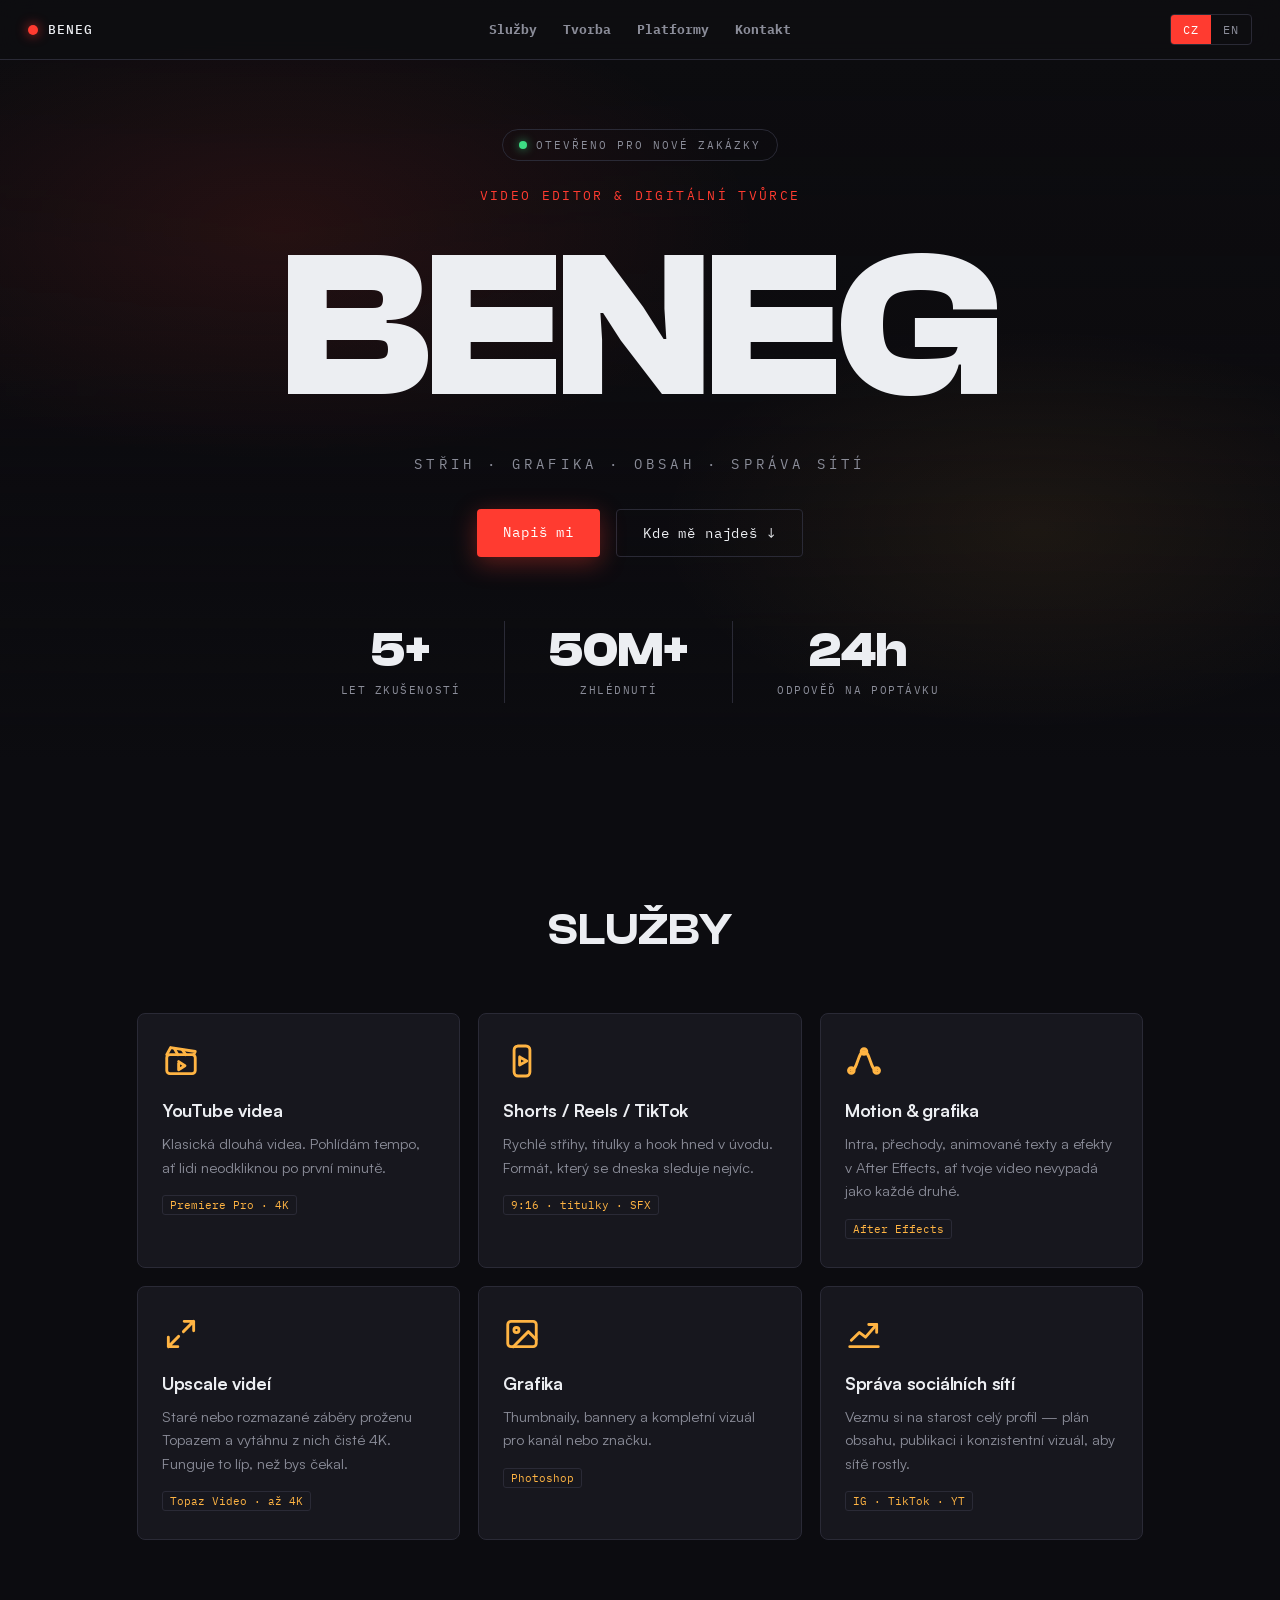
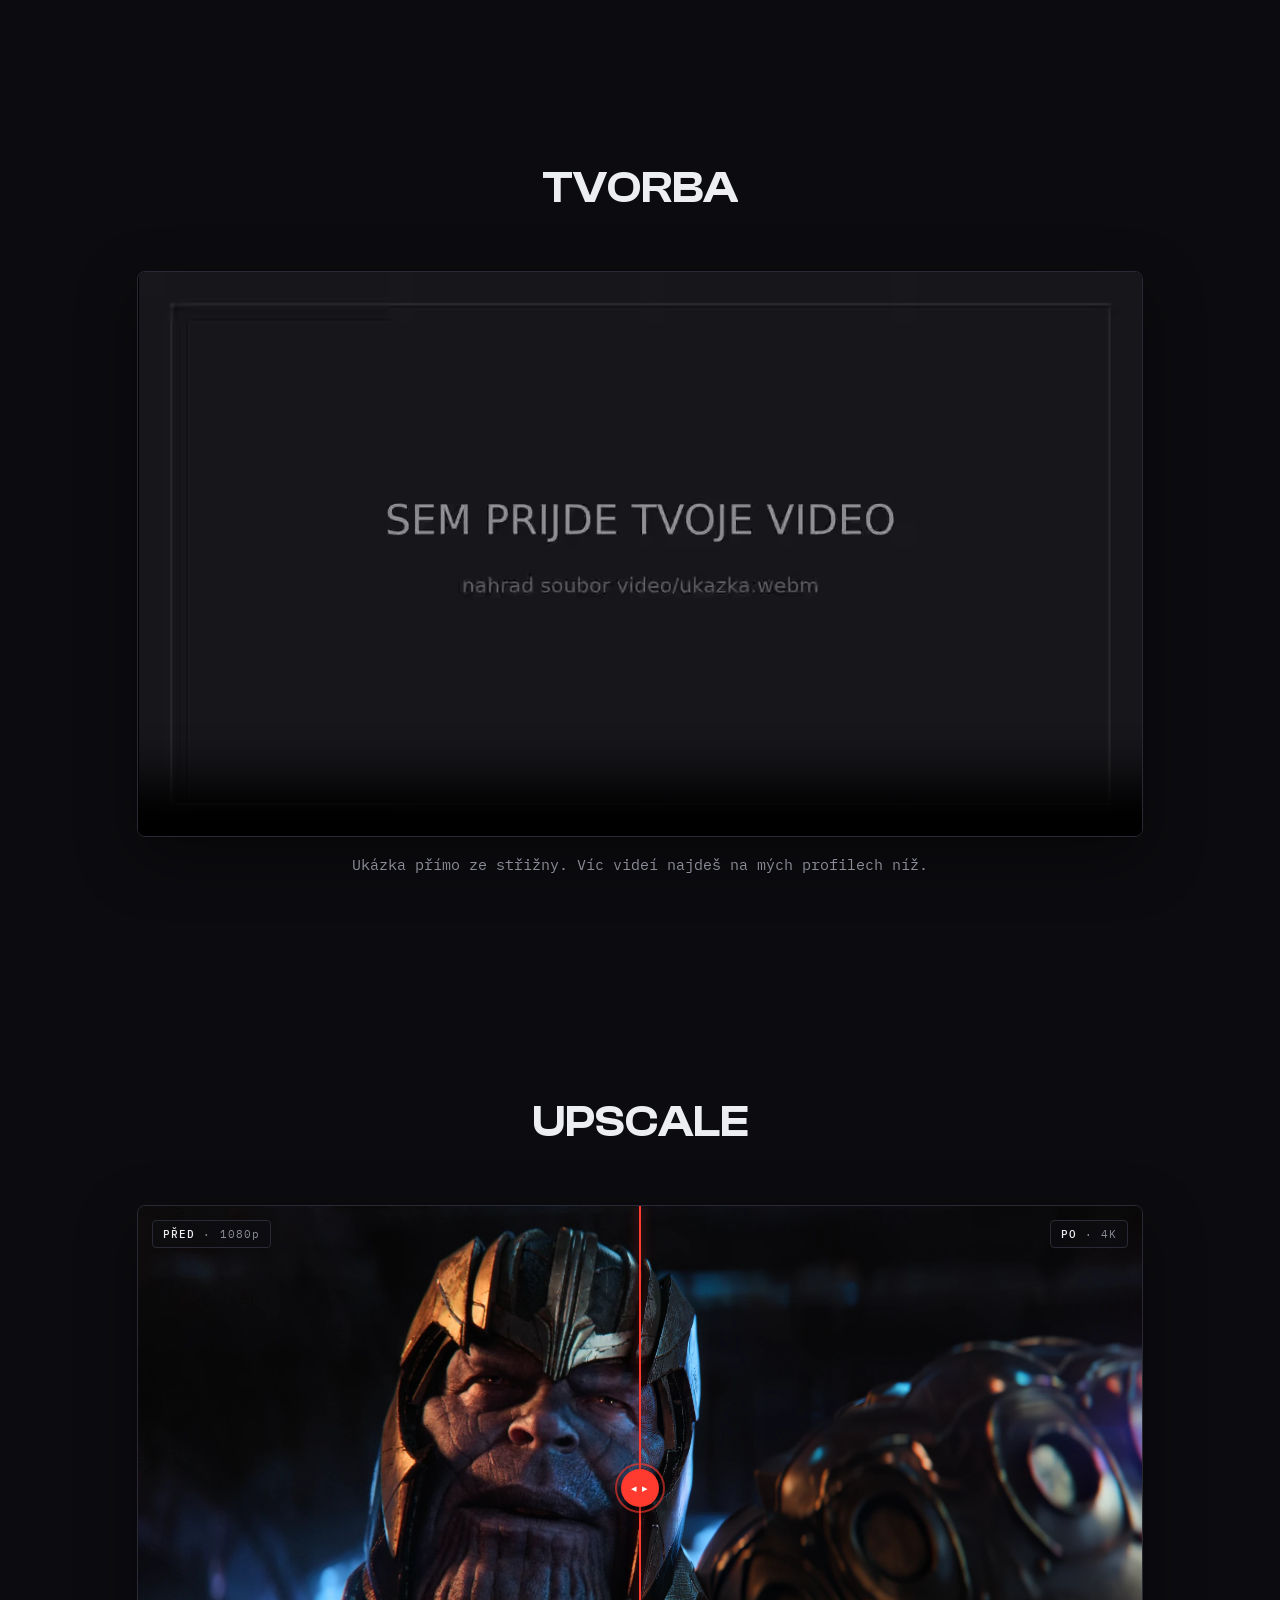
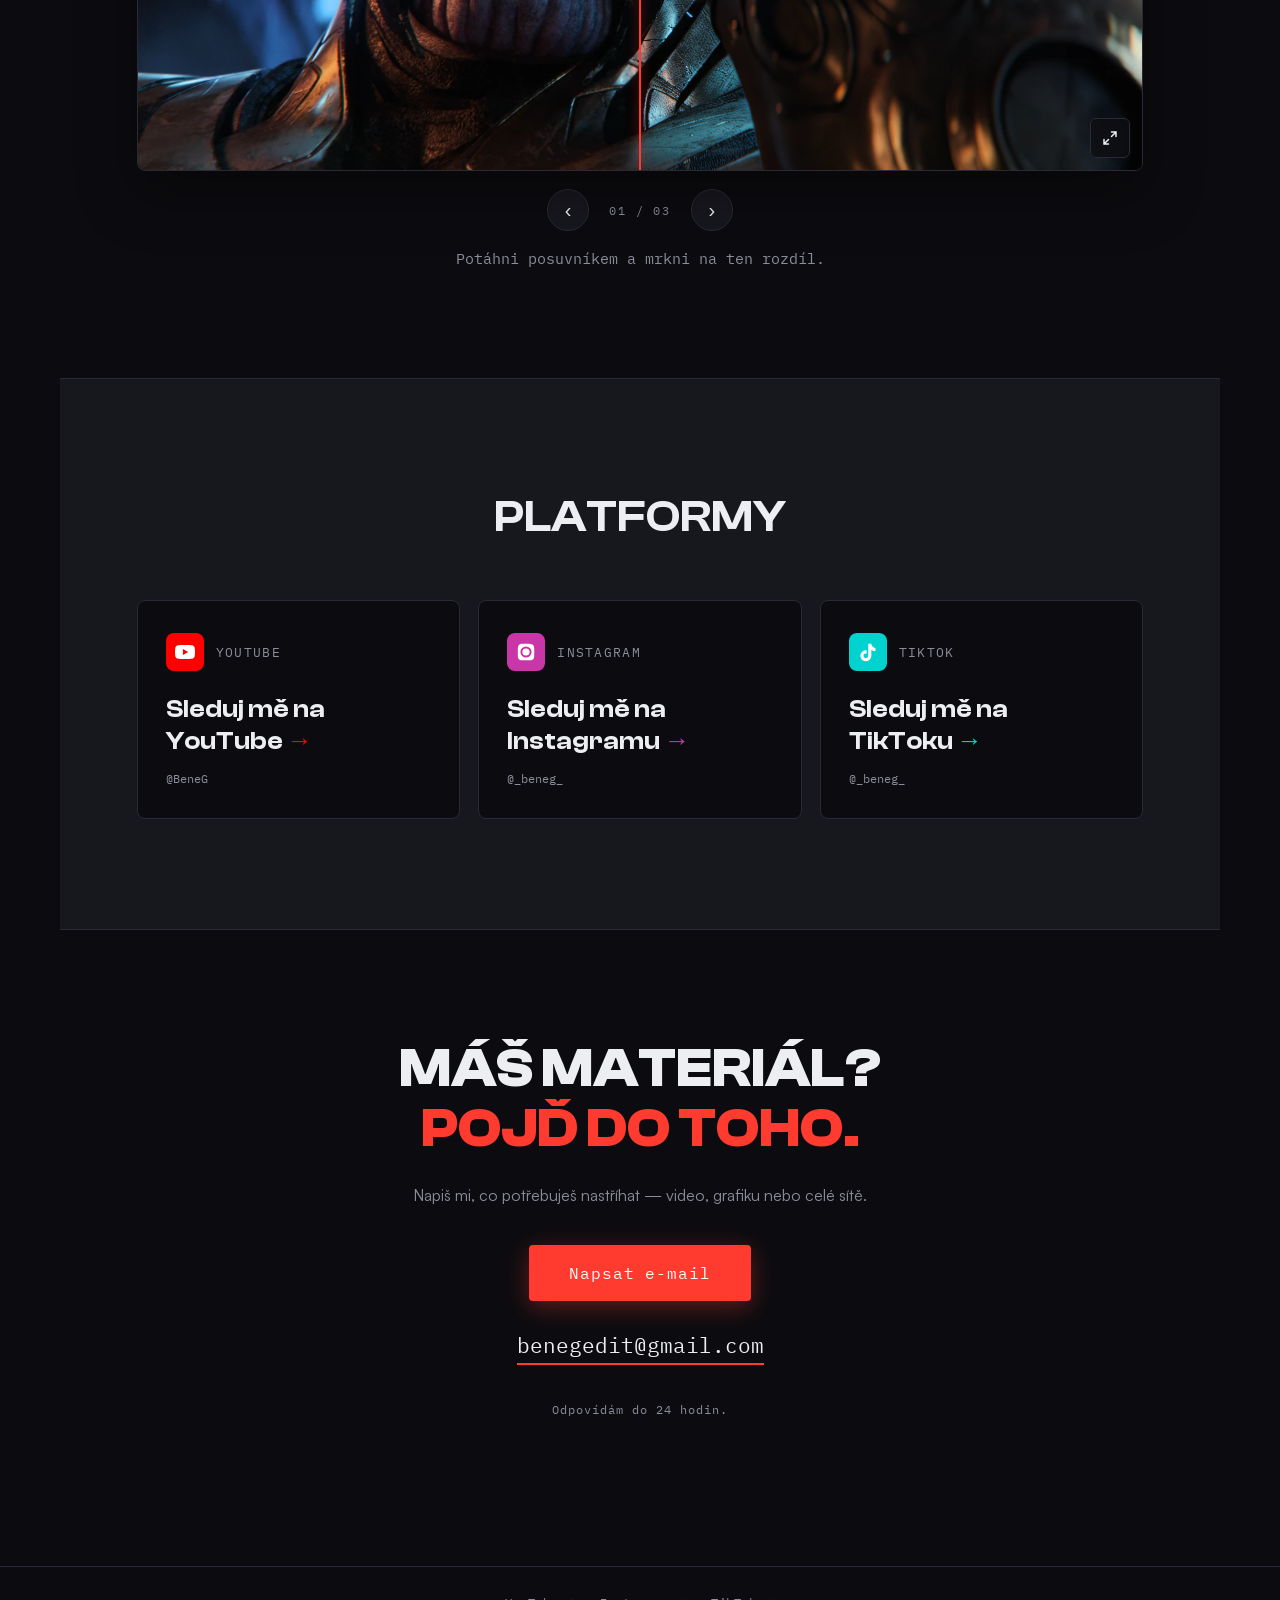
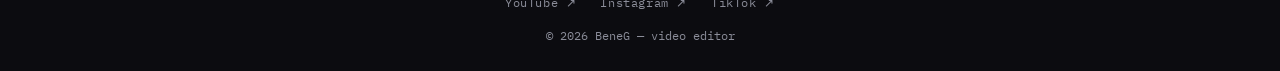
==== commit e9964602: "de" ====
--- a/index.html
+++ b/index.html
@@ -26,9 +26,9 @@
 <!-- HORNÍ LIŠTA -->
 <div class="renderbar" aria-hidden="true"></div>
 <header class="topbar">
-  <div class="brand"><span class="rec-dot"></span>BENEG&nbsp;·&nbsp;EDITOR</div>
+  <a class="brand" href="#" id="brandHome"><span class="rec-dot"></span>BENEG</a>
   <nav id="mainnav">
-    <a href="#sluzby" data-i18n="nav1">Střih</a>
+    <a href="#sluzby" data-i18n="nav1">Služby</a>
     <a href="#tvorba" data-i18n="nav_w">Tvorba</a>
     <a href="#platformy" data-i18n="nav2">Platformy</a>
     <a href="#kontakt" data-i18n="nav3">Kontakt</a>
@@ -41,12 +41,19 @@
 <!-- HERO -->
 <main>
 <section class="hero">
-  <div class="eyebrow"><span>● REC</span>&nbsp;&nbsp;<span data-i18n="eyebrow">VIDEO EDITOR & DIGITÁLNÍ TVŮRCE</span></div>
+  <!-- Smyčka na pozadí: nahraj video/hero.webm (krátký sestřih 10-20 s, bez zvuku).
+       Dokud neexistuje, použije se ukazka.webm. -->
+  <video class="hero-bg" autoplay muted loop playsinline aria-hidden="true">
+    <source src="video/hero.webm" type="video/webm">
+    <source src="video/ukazka.webm" type="video/webm">
+  </video>
+  <div class="hero-shade" aria-hidden="true"></div>
+  <div class="avail"><span class="avail-dot"></span><span data-i18n="av">OTEVŘENO PRO NOVÉ ZAKÁZKY</span></div>
+  <div class="eyebrow"><span data-i18n="eyebrow">VIDEO EDITOR & DIGITÁLNÍ TVŮRCE</span></div>
   <h1>
-    <span class="line"><span data-i18n="h1a">Střih. Grafika.</span></span>
-    <span class="line"><span class="stroke" data-i18n="h1b">Obsah.</span></span>
+    <span class="line"><span>BENEG</span></span>
   </h1>
-  <p class="lead" data-i18n="lead">Jsem BeneG. Stříhám videa, dělám grafiku a tvořím obsah pro YouTube, Reels a TikTok. Umím se postarat i o celé sociální sítě — od nápadu přes střih a vizuál až po publikaci.</p>
+  <p class="taglist" data-i18n="tags">STŘIH · GRAFIKA · OBSAH · SPRÁVA SÍTÍ</p>
   <div class="hero-cta">
     <a class="btn btn-primary" href="#kontakt" data-i18n="cta1">Napiš mi</a>
     <a class="btn btn-ghost" href="#platformy" data-i18n="cta2">Kde mě najdeš ↓</a>
@@ -66,13 +73,13 @@
       <span class="stat-l" data-i18n="st3">odpověď na poptávku</span>
     </div>
   </div>
+
 </section>
 
 <!-- SLUŽBY -->
 <section id="sluzby">
   <div class="sec-head reveal">
-    <span class="tag">SEQ 01</span>
-    <h2 data-i18n="s_h">Co umím</h2>
+    <h2 data-i18n="s_h">Služby</h2>
   </div>
   <div class="services">
     <div class="card reveal">
@@ -117,8 +124,7 @@
 <!-- TVORBA -->
 <section id="tvorba">
   <div class="sec-head reveal">
-    <span class="tag">SEQ 02</span>
-    <h2 data-i18n="w_h">Ukázky tvorby</h2>
+    <h2 data-i18n="w_h">Tvorba</h2>
   </div>
   <div class="showcase reveal">
     <!-- VIDEO: nahraď soubor video/ukazka.webm svým videem (stejný název, nebo uprav src níže) -->
@@ -134,7 +140,6 @@
 <!-- UPSCALE -->
 <section id="upscale">
   <div class="sec-head reveal">
-    <span class="tag">SEQ 03</span>
     <h2 data-i18n="up_h">Upscale</h2>
   </div>
   <div class="showcase reveal">
@@ -163,8 +168,7 @@
 <!-- PLATFORMY -->
 <section id="platformy">
   <div class="sec-head reveal">
-    <span class="tag">SEQ 04</span>
-    <h2 data-i18n="p_h">Kde působím</h2>
+    <h2 data-i18n="p_h">Platformy</h2>
   </div>
   <div class="platforms">
     <a class="plat yt reveal" href="https://www.youtube.com/@BeneG" target="_blank" rel="noopener">
--- a/style.css
+++ b/style.css
@@ -86,7 +86,11 @@
   border-bottom:1px solid var(--line);
   font-family:var(--mono);font-size:13px;
 }
-.topbar .brand{display:flex;align-items:center;gap:10px;font-weight:500;letter-spacing:.08em}
+.topbar .brand{
+  display:flex;align-items:center;gap:10px;font-weight:500;letter-spacing:.08em;
+  color:var(--text);text-decoration:none;cursor:pointer;
+}
+.topbar .brand:hover{color:var(--rec)}
 .rec-dot{
   width:10px;height:10px;border-radius:50%;
   background:var(--rec);
@@ -131,9 +135,20 @@
   min-height:88svh;
   display:flex;flex-direction:column;justify-content:center;align-items:center;
   text-align:center;
-  padding:120px 6vw 0;
+  padding:120px 6vw 80px;
   position:relative;
-  max-width:1160px;margin-inline:auto;
+  max-width:none;margin-inline:0;width:100%;
+}
+.hero{overflow:hidden}
+.hero-bg{
+  position:absolute;inset:0;width:100%;height:100%;
+  object-fit:cover;z-index:-3;
+  opacity:.16;filter:saturate(.8);
+}
+.hero-shade{
+  position:absolute;inset:0;z-index:-2;pointer-events:none;
+  background:
+    linear-gradient(180deg,rgba(12,12,16,.55) 0%,rgba(12,12,16,.25) 45%,var(--bg) 96%);
 }
 .hero::before{
   content:'';position:absolute;inset:-20%;z-index:-1;pointer-events:none;
@@ -147,19 +162,6 @@
   50%{transform:translate(4%,-3%) scale(1.06)}
   100%{transform:translate(-3%,3%) scale(1)}
 }
-body::after{
-  content:'';position:fixed;inset:-100px;z-index:999;pointer-events:none;
-  background-image:url("data:image/svg+xml,%3Csvg xmlns='http://www.w3.org/2000/svg' width='240' height='240'%3E%3Cfilter id='n'%3E%3CfeTurbulence type='fractalNoise' baseFrequency='0.9' numOctaves='2'/%3E%3C/filter%3E%3Crect width='240' height='240' filter='url(%23n)' opacity='0.5'/%3E%3C/svg%3E");
-  opacity:.025;
-  animation:grain 10s steps(10) infinite;
-}
-@keyframes grain{
-  0%{transform:translate(0,0)}
-  25%{transform:translate(-40px,30px)}
-  50%{transform:translate(30px,-50px)}
-  75%{transform:translate(-30px,-20px)}
-  100%{transform:translate(40px,40px)}
-}
 .eyebrow{
   font-family:var(--mono);font-size:13px;color:var(--muted);
   letter-spacing:.18em;text-transform:uppercase;
@@ -170,7 +172,7 @@
 h1{
   font-family:var(--display);
   font-weight:700;
-  font-size:clamp(2.8rem,10vw,8rem);
+  font-size:clamp(4.5rem,16.5vw,13rem);
   line-height:.98;
   letter-spacing:-.02em;
   text-transform:uppercase;
@@ -179,8 +181,28 @@
 h1 .line span{display:inline-block;transform:translateY(110%);animation:rise .9s cubic-bezier(.2,.7,.2,1) forwards}
 h1 .line:nth-child(1) span{animation-delay:.35s}
 h1 .line:nth-child(2) span{animation-delay:.5s}
-h1 .stroke{
-  color:var(--rec);font-style:normal;
+h1 .stroke{color:var(--rec);font-style:normal}
+.avail{
+  display:inline-flex;align-items:center;gap:9px;
+  font-family:var(--mono);font-size:11px;letter-spacing:.18em;color:var(--muted);
+  border:1px solid var(--line);border-radius:99px;padding:8px 16px;
+  margin-bottom:26px;
+  opacity:0;animation:rise .8s .1s forwards;
+}
+.avail-dot{
+  width:8px;height:8px;border-radius:50%;background:#3ddc84;
+  box-shadow:0 0 10px rgba(61,220,132,.7);
+  animation:availPulse 2s ease-out infinite;
+}
+@keyframes availPulse{
+  0%,100%{box-shadow:0 0 0 0 rgba(61,220,132,.5)}
+  50%{box-shadow:0 0 0 6px rgba(61,220,132,0)}
+}
+.taglist{
+  margin-top:26px;
+  font-family:var(--mono);font-size:clamp(11px,1.4vw,14px);
+  letter-spacing:.3em;color:var(--muted);
+  opacity:0;animation:rise .8s .8s forwards;
 }
 .hero p.lead{
   max-width:560px;
@@ -260,13 +282,6 @@
   clip-path:inset(0 0 100% 0);transition:clip-path .8s cubic-bezier(.2,.7,.2,1) .15s;
 }
 .sec-head.in h2{clip-path:inset(0 0 -8% 0)}
-.sec-head .tag::after{
-  content:'▍';margin-left:4px;
-  animation:blink 1.1s steps(1) infinite;
-}
-.sec-head .tag{
-  font-family:var(--mono);font-size:12px;color:var(--rec);letter-spacing:.15em;
-}
 .sec-head h2{
   font-family:var(--display);font-weight:600;
   font-size:clamp(1.7rem,4.2vw,2.8rem);text-transform:uppercase;letter-spacing:0;
@@ -509,11 +524,22 @@
   section{padding:80px 6vw}
 }
 @media(prefers-reduced-motion:reduce){
-  body::after,.hero::before{display:none}
+  .hero{overflow:hidden}
+.hero-bg{
+  position:absolute;inset:0;width:100%;height:100%;
+  object-fit:cover;z-index:-3;
+  opacity:.16;filter:saturate(.8);
+}
+.hero-shade{
+  position:absolute;inset:0;z-index:-2;pointer-events:none;
+  background:
+    linear-gradient(180deg,rgba(12,12,16,.55) 0%,rgba(12,12,16,.25) 45%,var(--bg) 96%);
+}
+.hero::before{display:none}
   .sec-head h2{clip-path:none}
   .card .ico svg *{stroke-dasharray:none;stroke-dashoffset:0}
   *,*::before,*::after{animation:none!important;transition:none!important}
   .reveal{opacity:1;transform:none}
   h1 .line span{transform:none}
-  .eyebrow,.hero p.lead,.hero-cta,.stats{opacity:1}
-}
+  .eyebrow,.hero-cta,.stats,.avail,.taglist{opacity:1}
+}
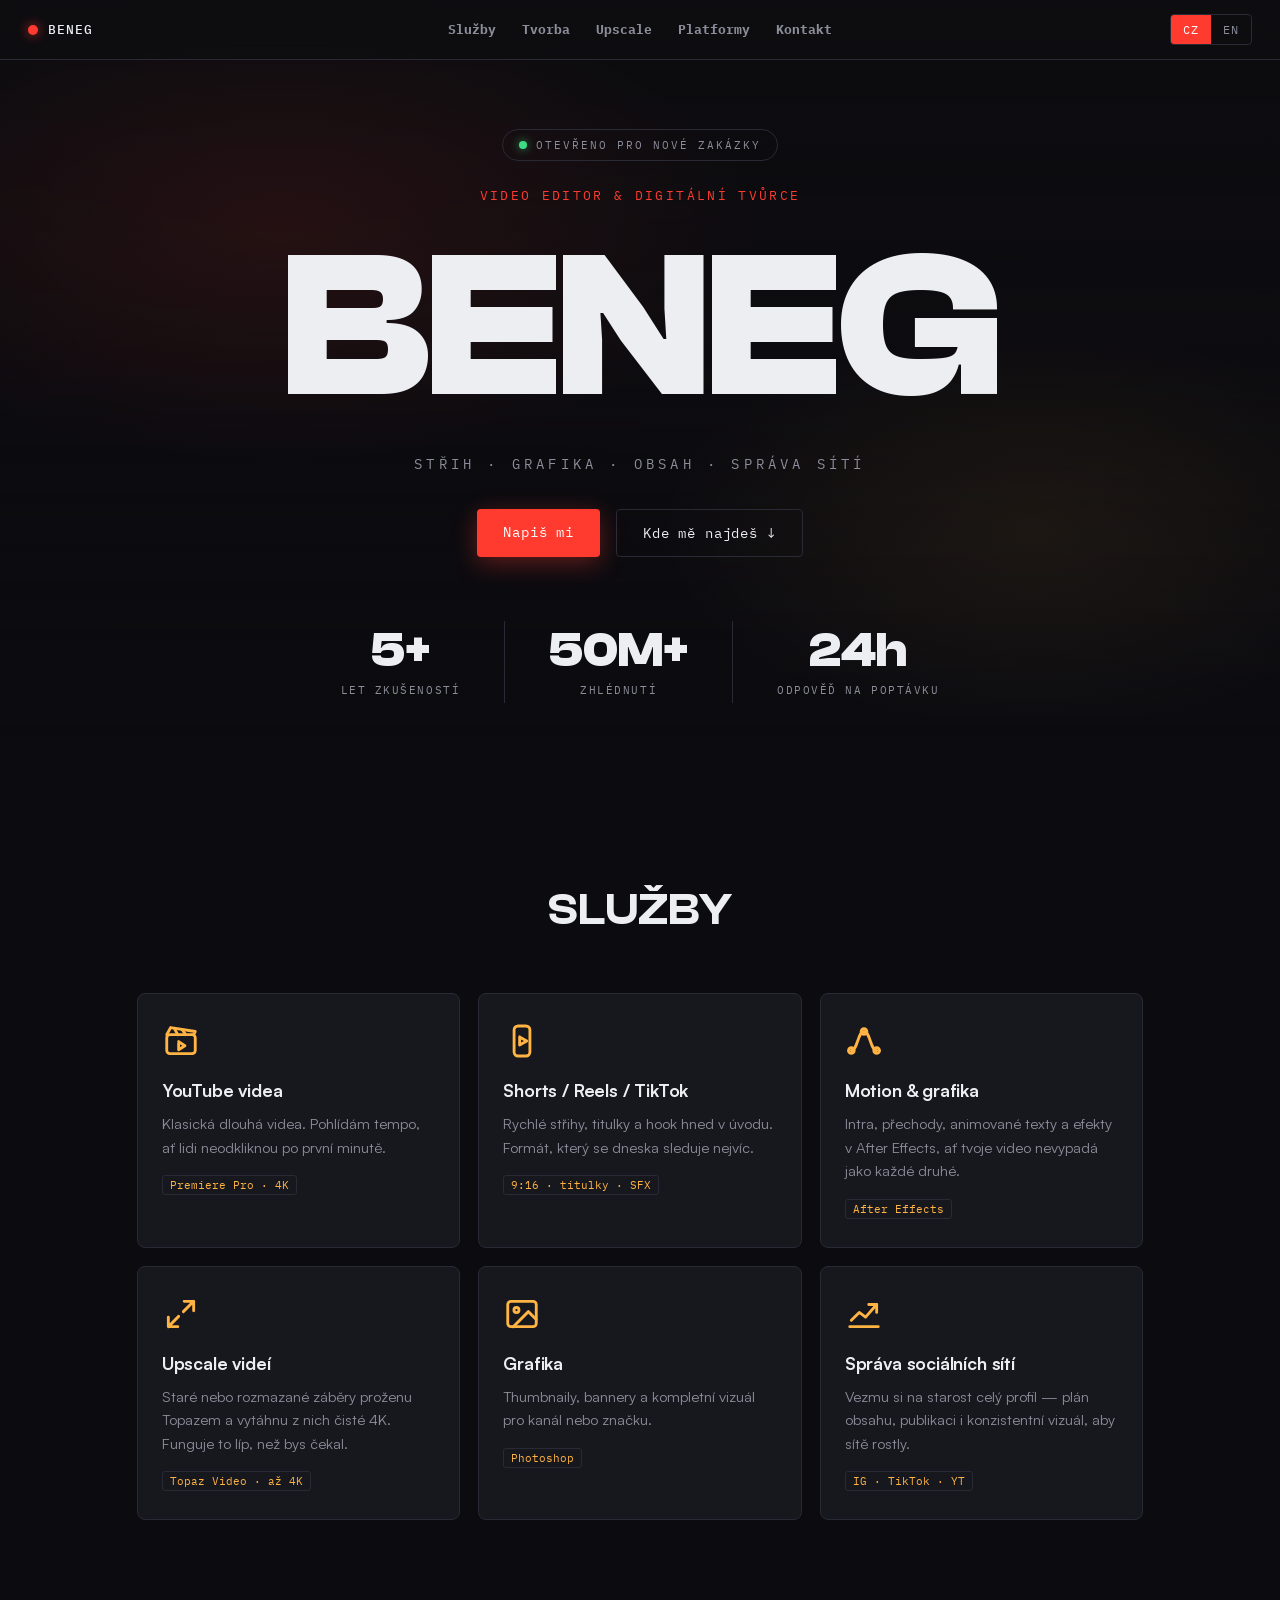
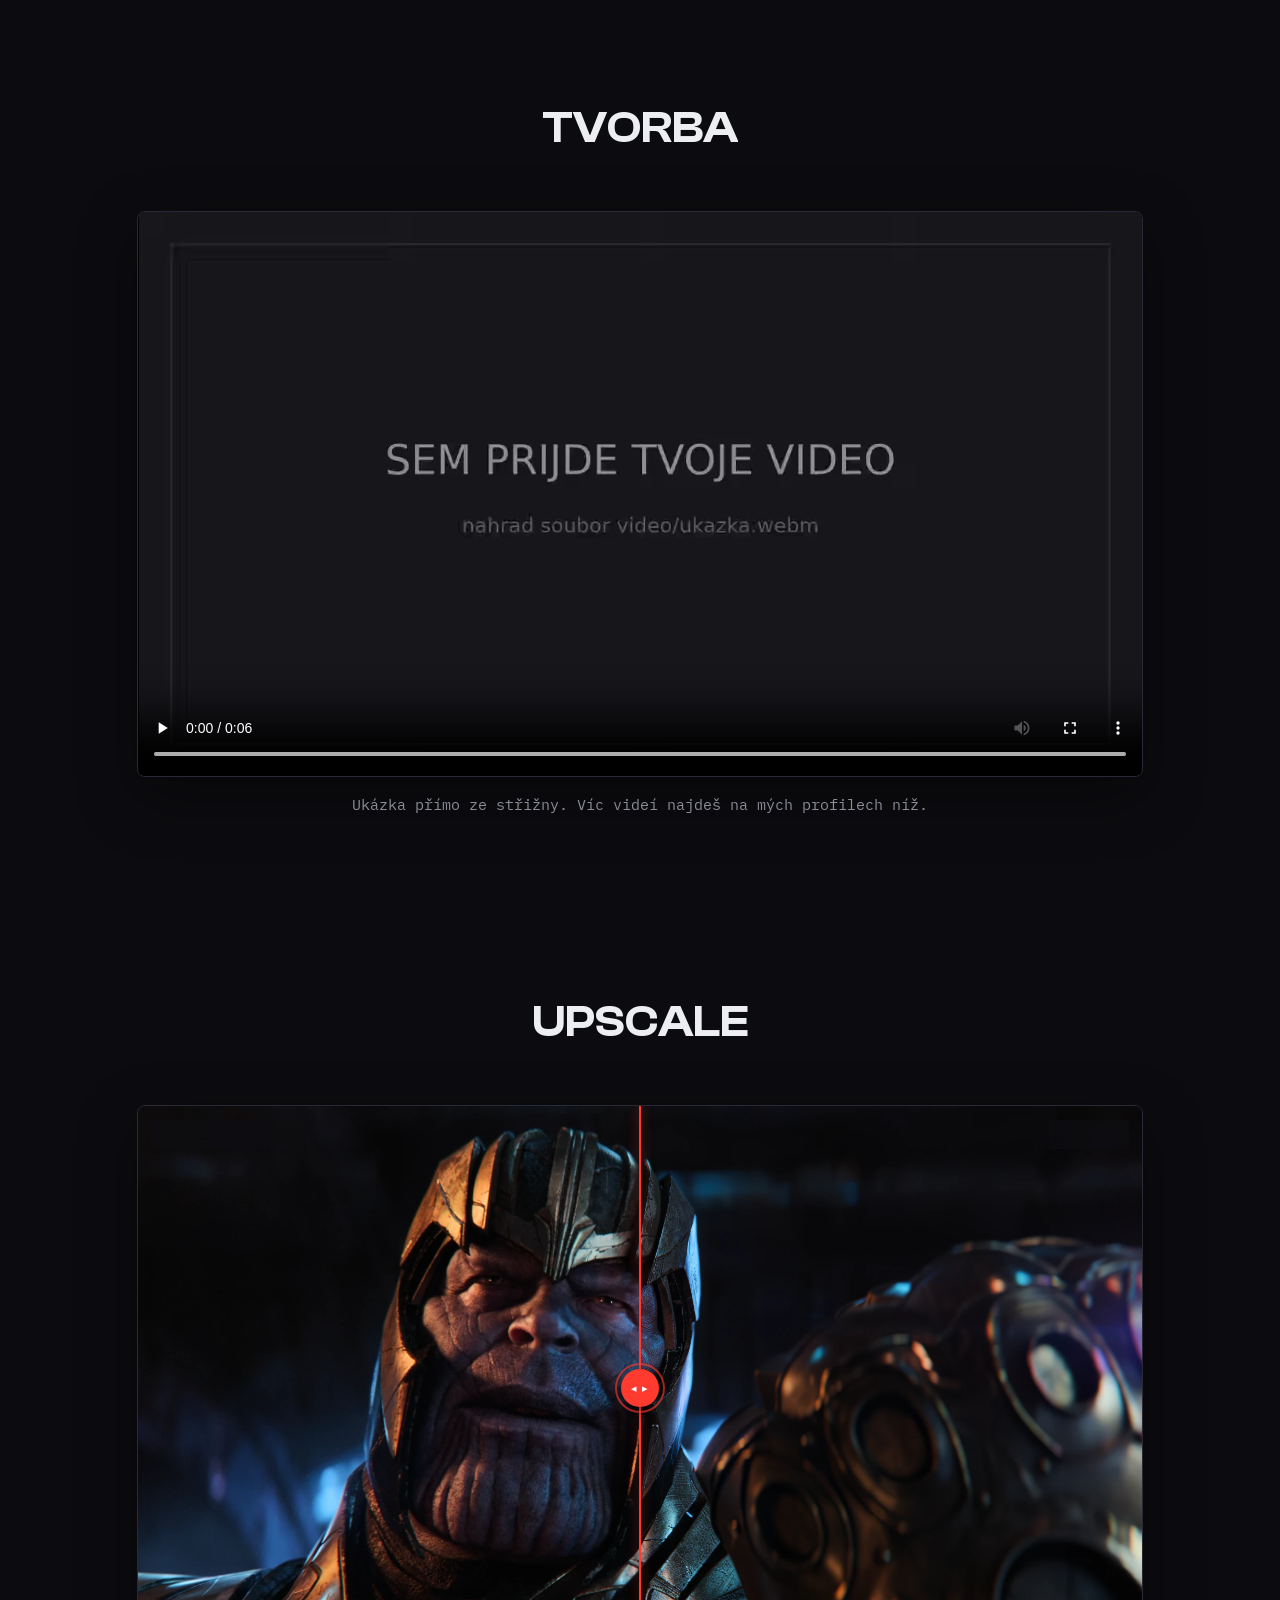
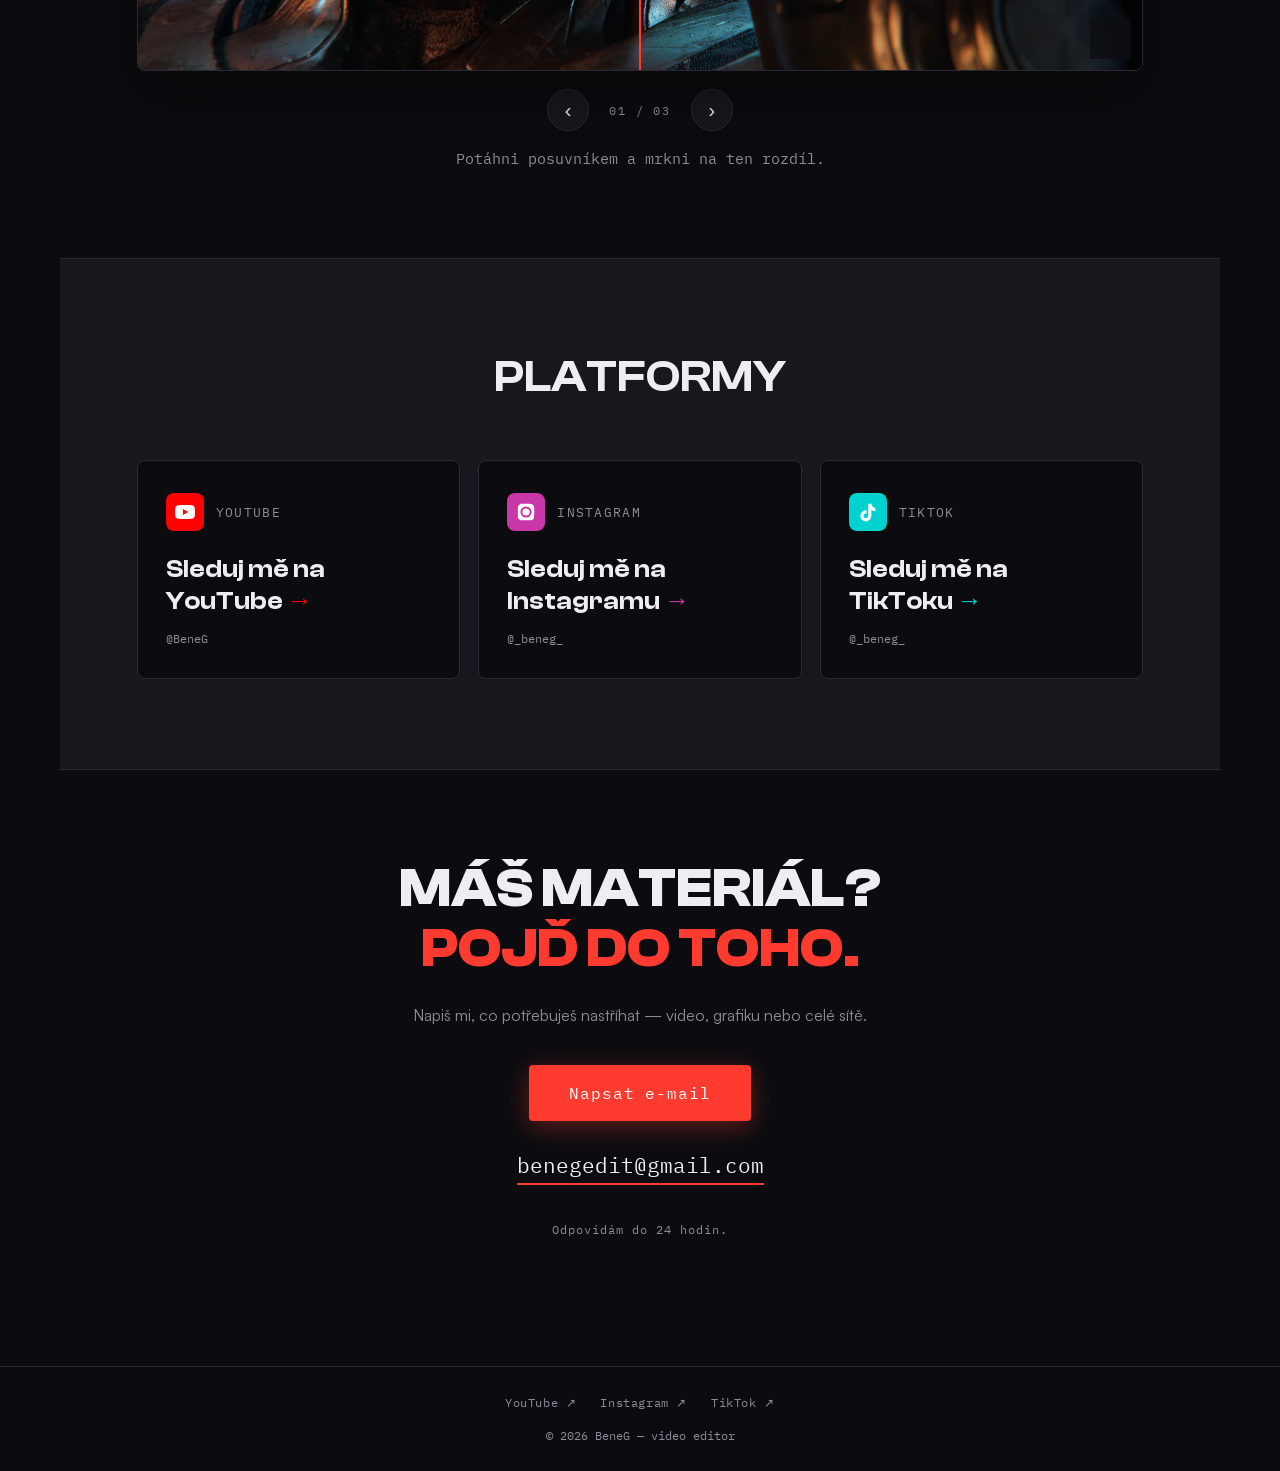
==== commit c86e34c8: "d" ====
--- a/index.html
+++ b/index.html
@@ -30,6 +30,7 @@
   <nav id="mainnav">
     <a href="#sluzby" data-i18n="nav1">Služby</a>
     <a href="#tvorba" data-i18n="nav_w">Tvorba</a>
+    <a href="#upscale" data-i18n="nav_u">Upscale</a>
     <a href="#platformy" data-i18n="nav2">Platformy</a>
     <a href="#kontakt" data-i18n="nav3">Kontakt</a>
   </nav>
--- a/style.css
+++ b/style.css
@@ -272,7 +272,7 @@
 }
 
 /* ===== SEKCE ===== */
-section{padding:110px 6vw;scroll-margin-top:64px;max-width:1160px;margin-inline:auto}
+section{padding:90px 6vw;scroll-margin-top:0px;max-width:1160px;margin-inline:auto}
 .sec-head{
   display:flex;align-items:baseline;gap:18px;margin-bottom:56px;flex-wrap:wrap;
   justify-content:center;text-align:center;
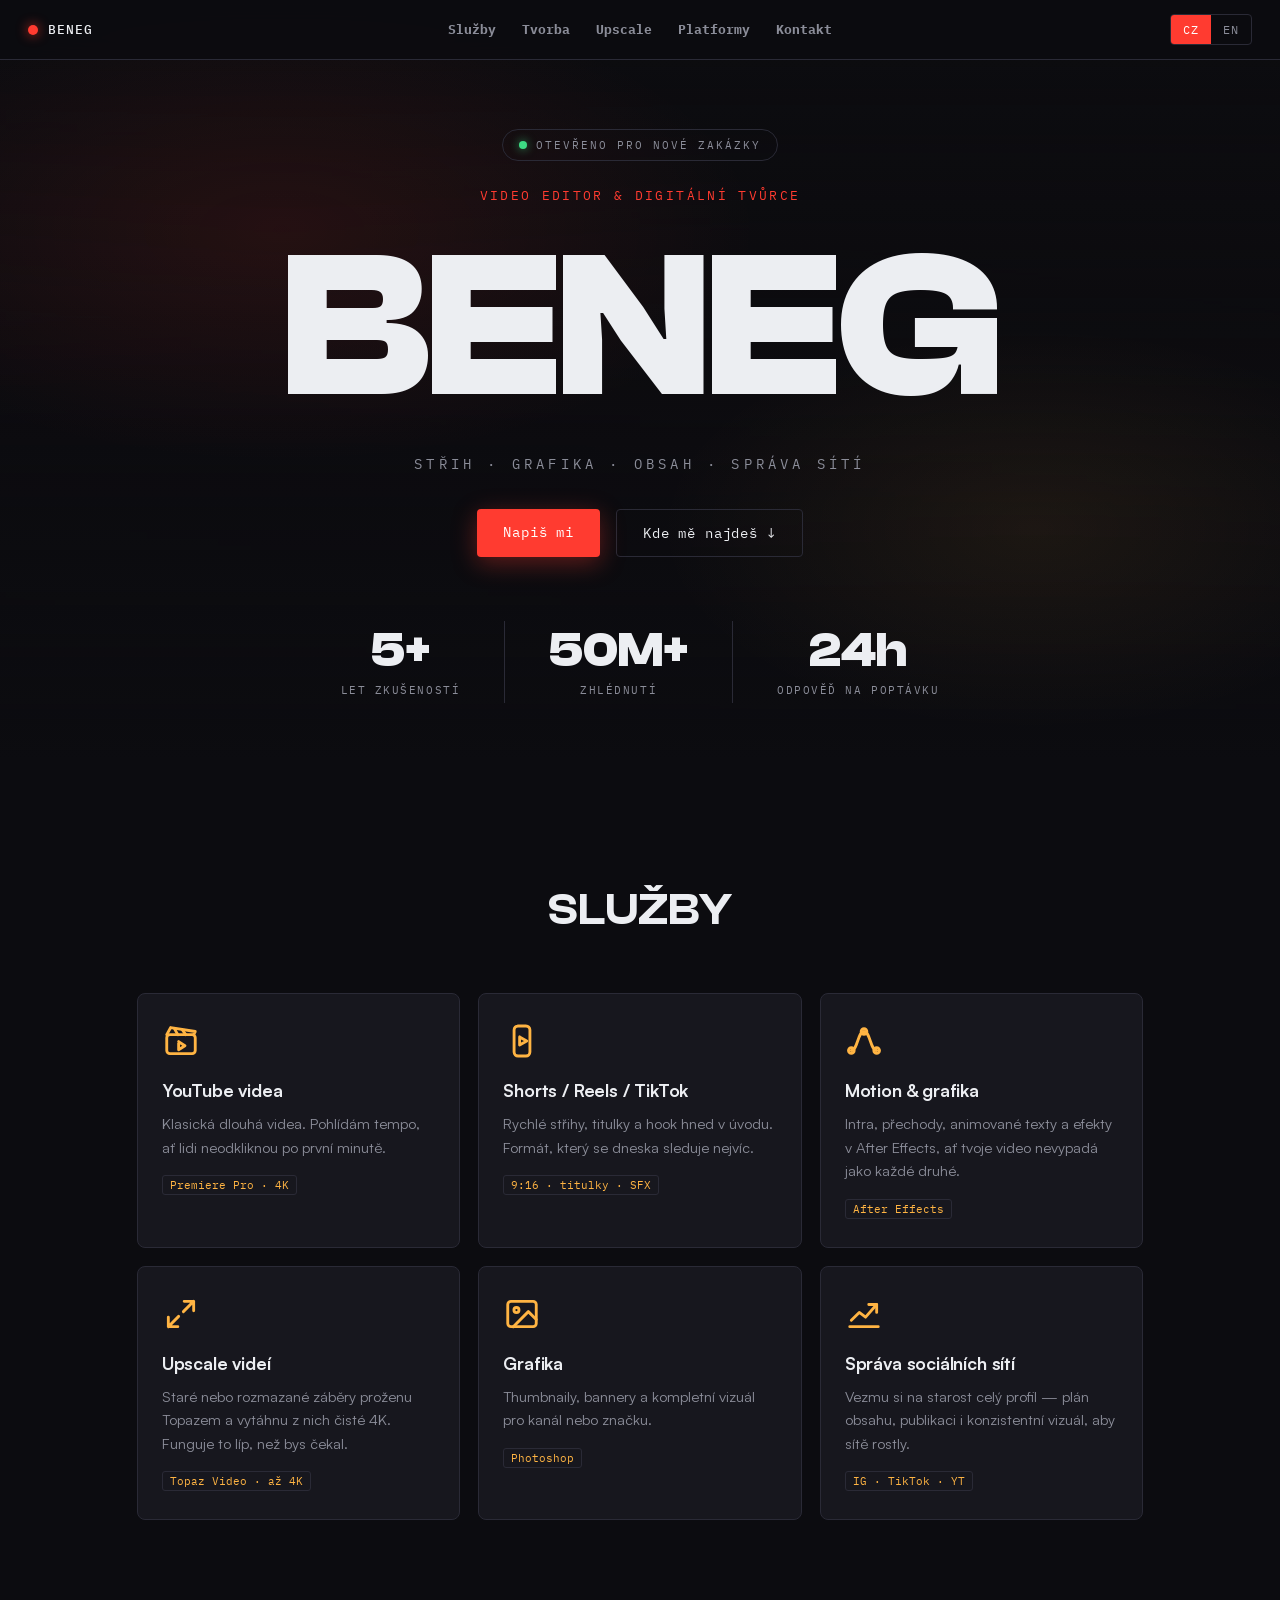
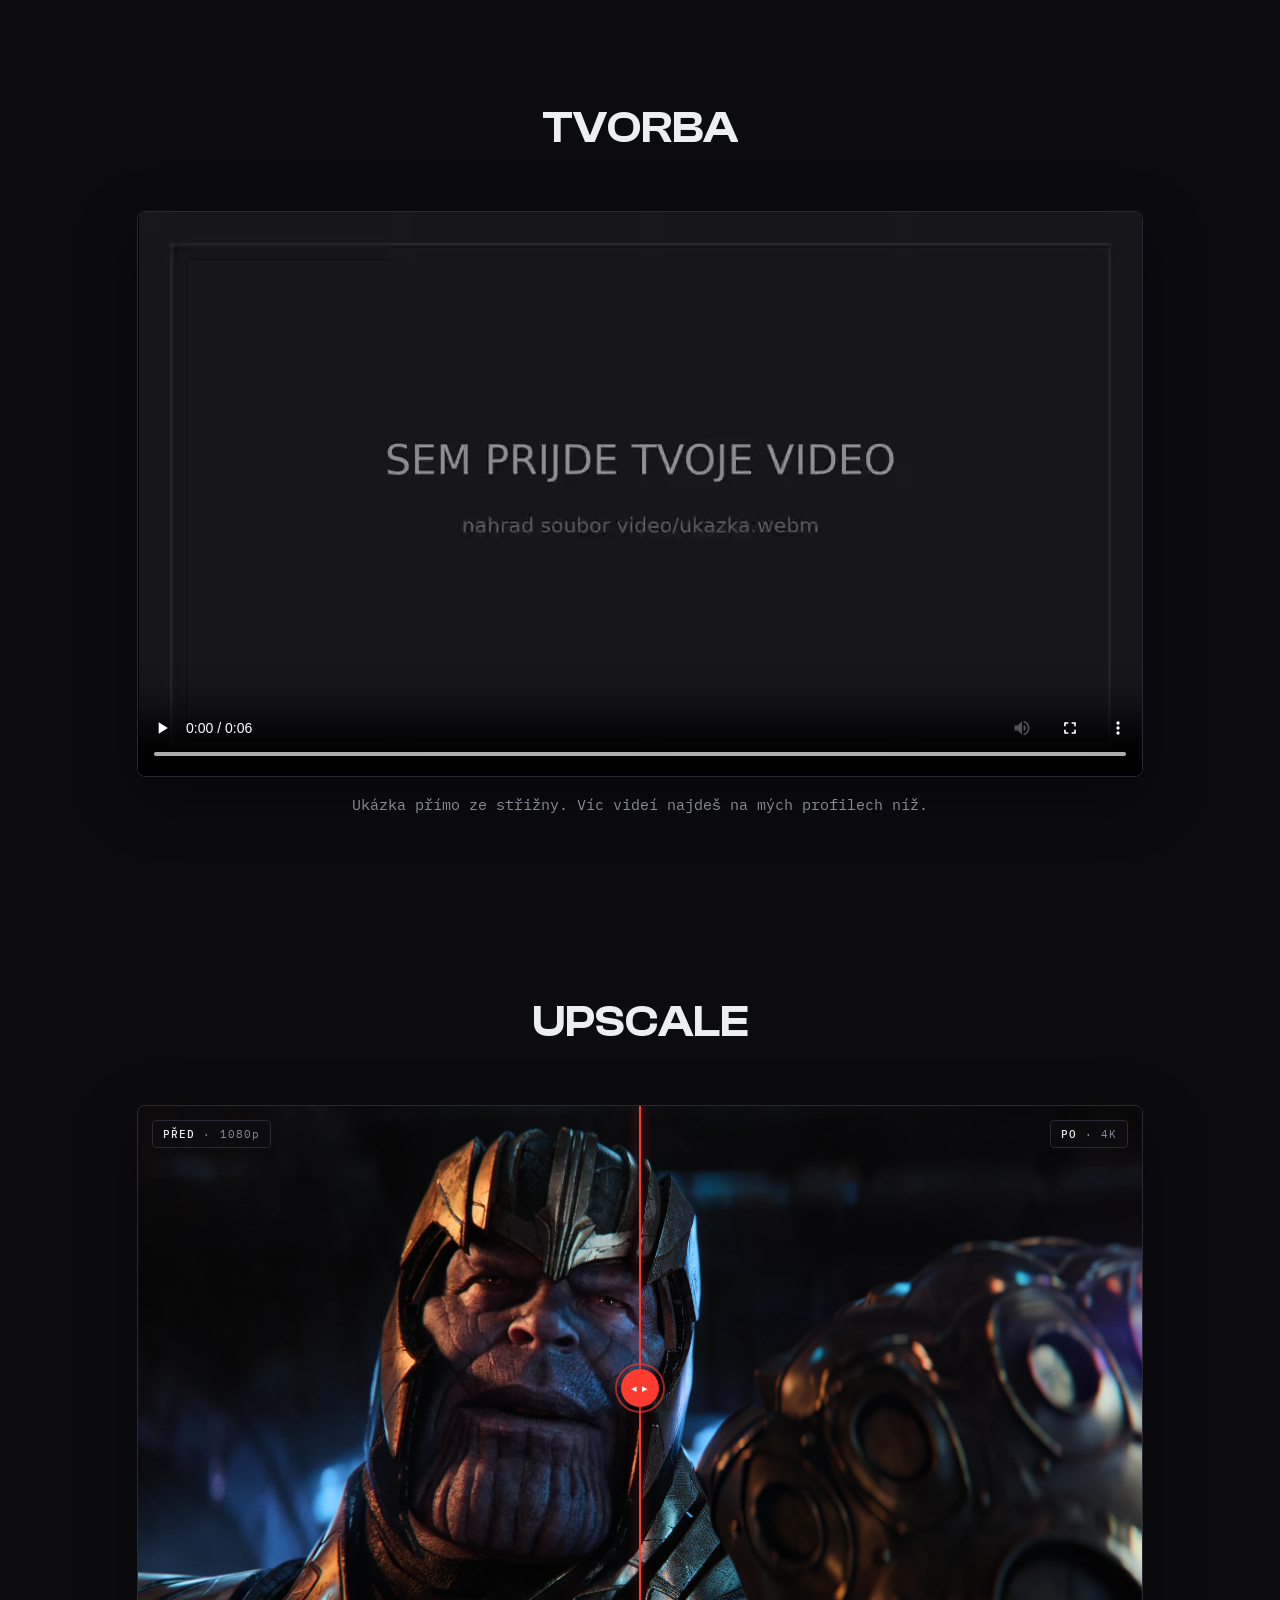
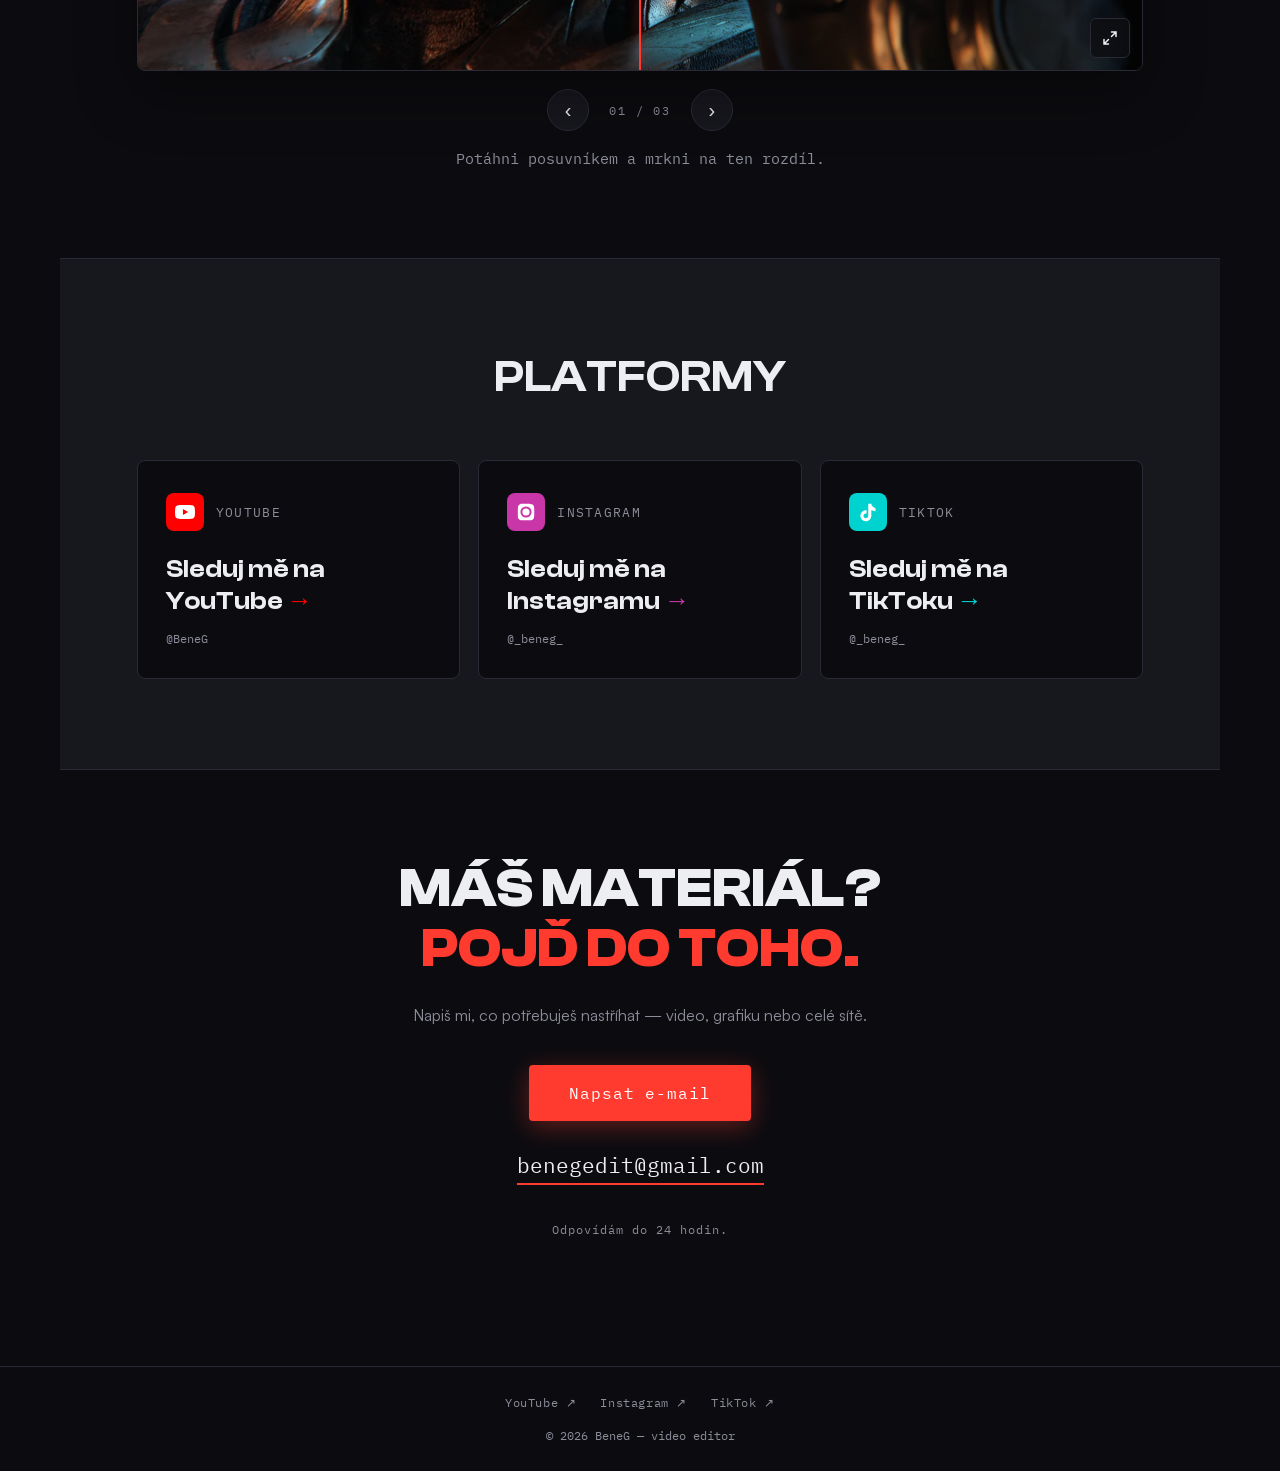
==== commit c47d0f8f: "n" ====
--- a/index.html
+++ b/index.html
@@ -14,9 +14,9 @@
 <meta property="og:description" content="Střih. Grafika. Obsah. Videa, vizuály a správa sítí pro YouTube, Reels a TikTok.">
 <meta property="og:type" content="website">
 <!-- Adresa musí odpovídat doméně, kde web běží: -->
-<meta property="og:image" content="https://benegcz.github.io/og.png">
+<meta property="og:image" content="https://benegcz.github.io/web-beneg/og.png">
 <meta name="twitter:card" content="summary_large_image">
-<link rel="canonical" href="https://benegcz.github.io/">
+<link rel="canonical" href="https://benegcz.github.io/web-beneg/">
 <meta name="theme-color" content="#0e0e12">
 <link rel="icon" href="data:image/svg+xml,%3Csvg xmlns='http://www.w3.org/2000/svg' viewBox='0 0 32 32'%3E%3Crect width='32' height='32' rx='7' fill='%230e0e12'/%3E%3Cpath d='M12 9l12 7-12 7z' fill='%23ff3b30'/%3E%3C/svg%3E">
 
--- a/style.css
+++ b/style.css
@@ -81,7 +81,7 @@
   position:fixed;top:0;left:0;right:0;z-index:100;
   display:grid;grid-template-columns:1fr auto 1fr;align-items:center;
   padding:14px 28px;
-  background:rgba(14,14,18,.82);
+  background:rgba(12,12,16,.93);
   backdrop-filter:blur(12px);
   border-bottom:1px solid var(--line);
   font-family:var(--mono);font-size:13px;
@@ -148,7 +148,7 @@
 .hero-shade{
   position:absolute;inset:0;z-index:-2;pointer-events:none;
   background:
-    linear-gradient(180deg,rgba(12,12,16,.55) 0%,rgba(12,12,16,.25) 45%,var(--bg) 96%);
+    linear-gradient(180deg,rgba(12,12,16,.85) 0%,rgba(12,12,16,.3) 40%,var(--bg) 96%);
 }
 .hero::before{
   content:'';position:absolute;inset:-20%;z-index:-1;pointer-events:none;
@@ -533,7 +533,7 @@
 .hero-shade{
   position:absolute;inset:0;z-index:-2;pointer-events:none;
   background:
-    linear-gradient(180deg,rgba(12,12,16,.55) 0%,rgba(12,12,16,.25) 45%,var(--bg) 96%);
+    linear-gradient(180deg,rgba(12,12,16,.85) 0%,rgba(12,12,16,.3) 40%,var(--bg) 96%);
 }
 .hero::before{display:none}
   .sec-head h2{clip-path:none}
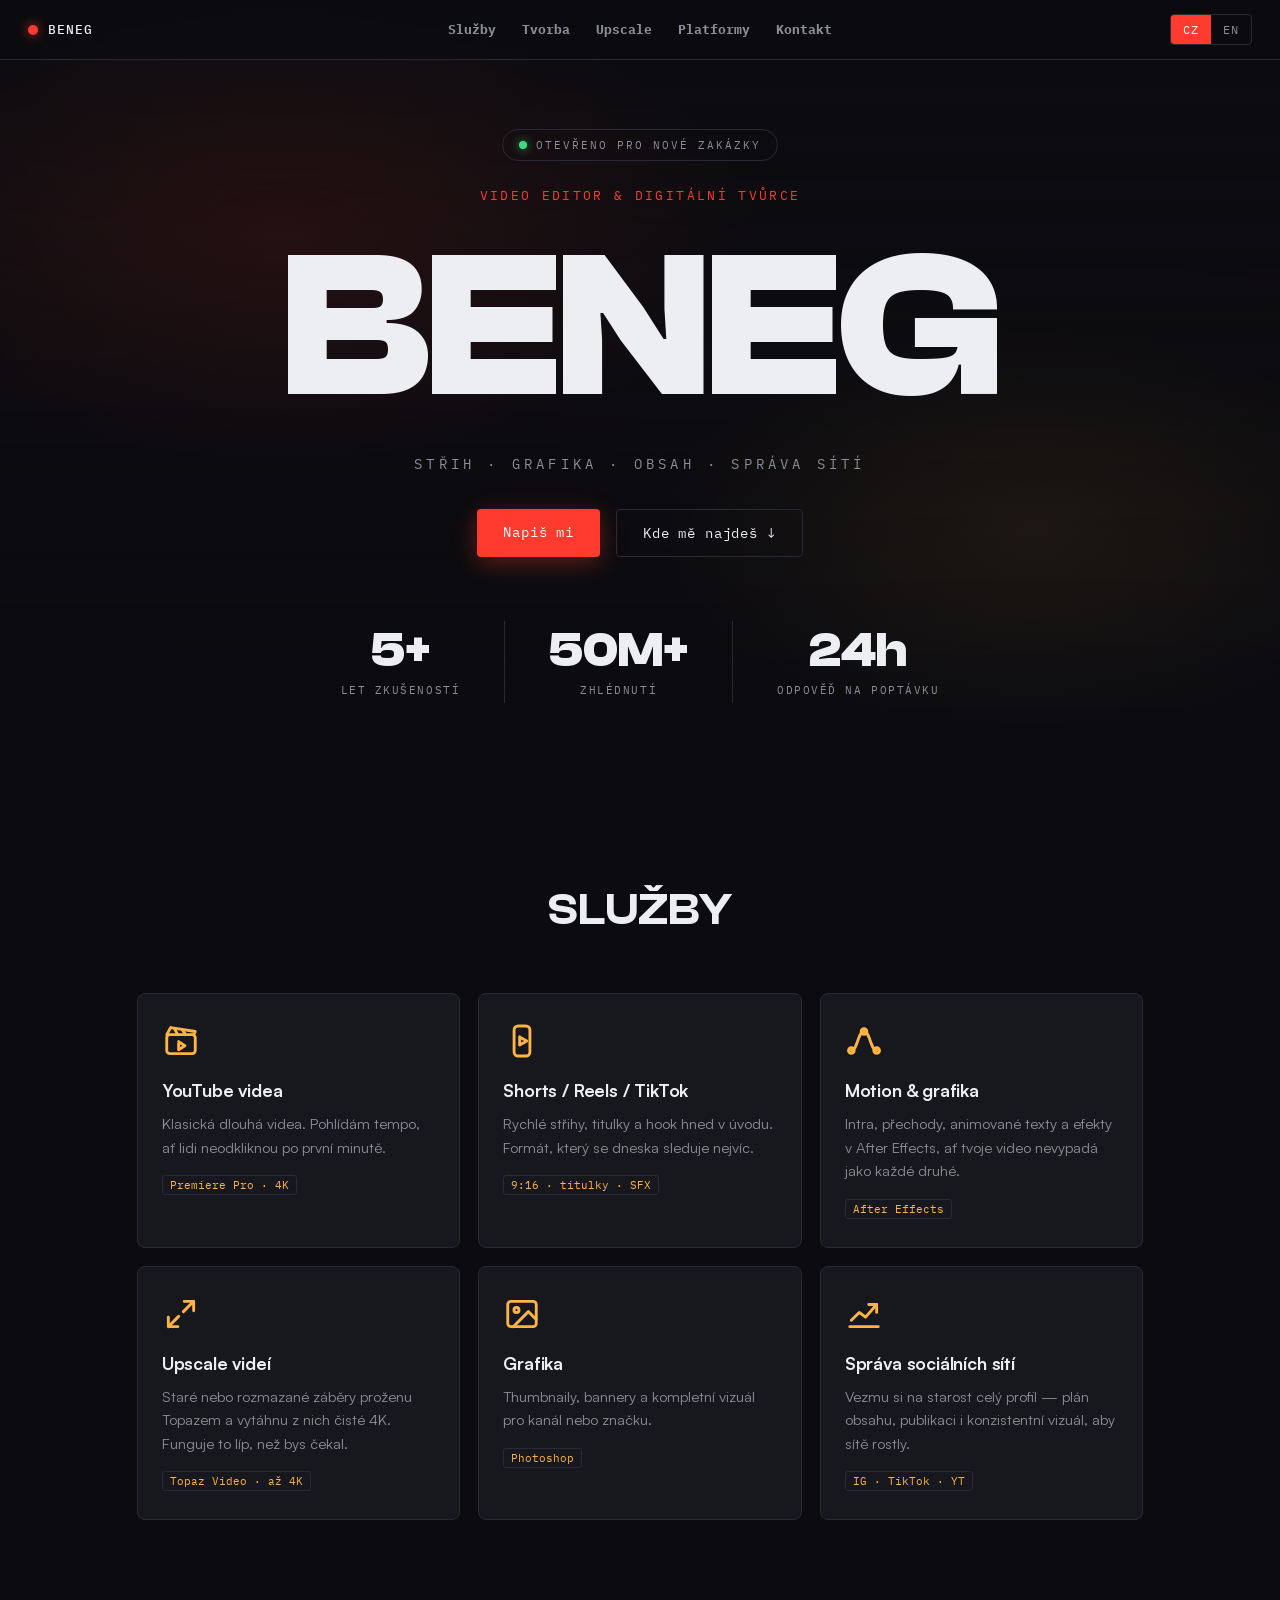
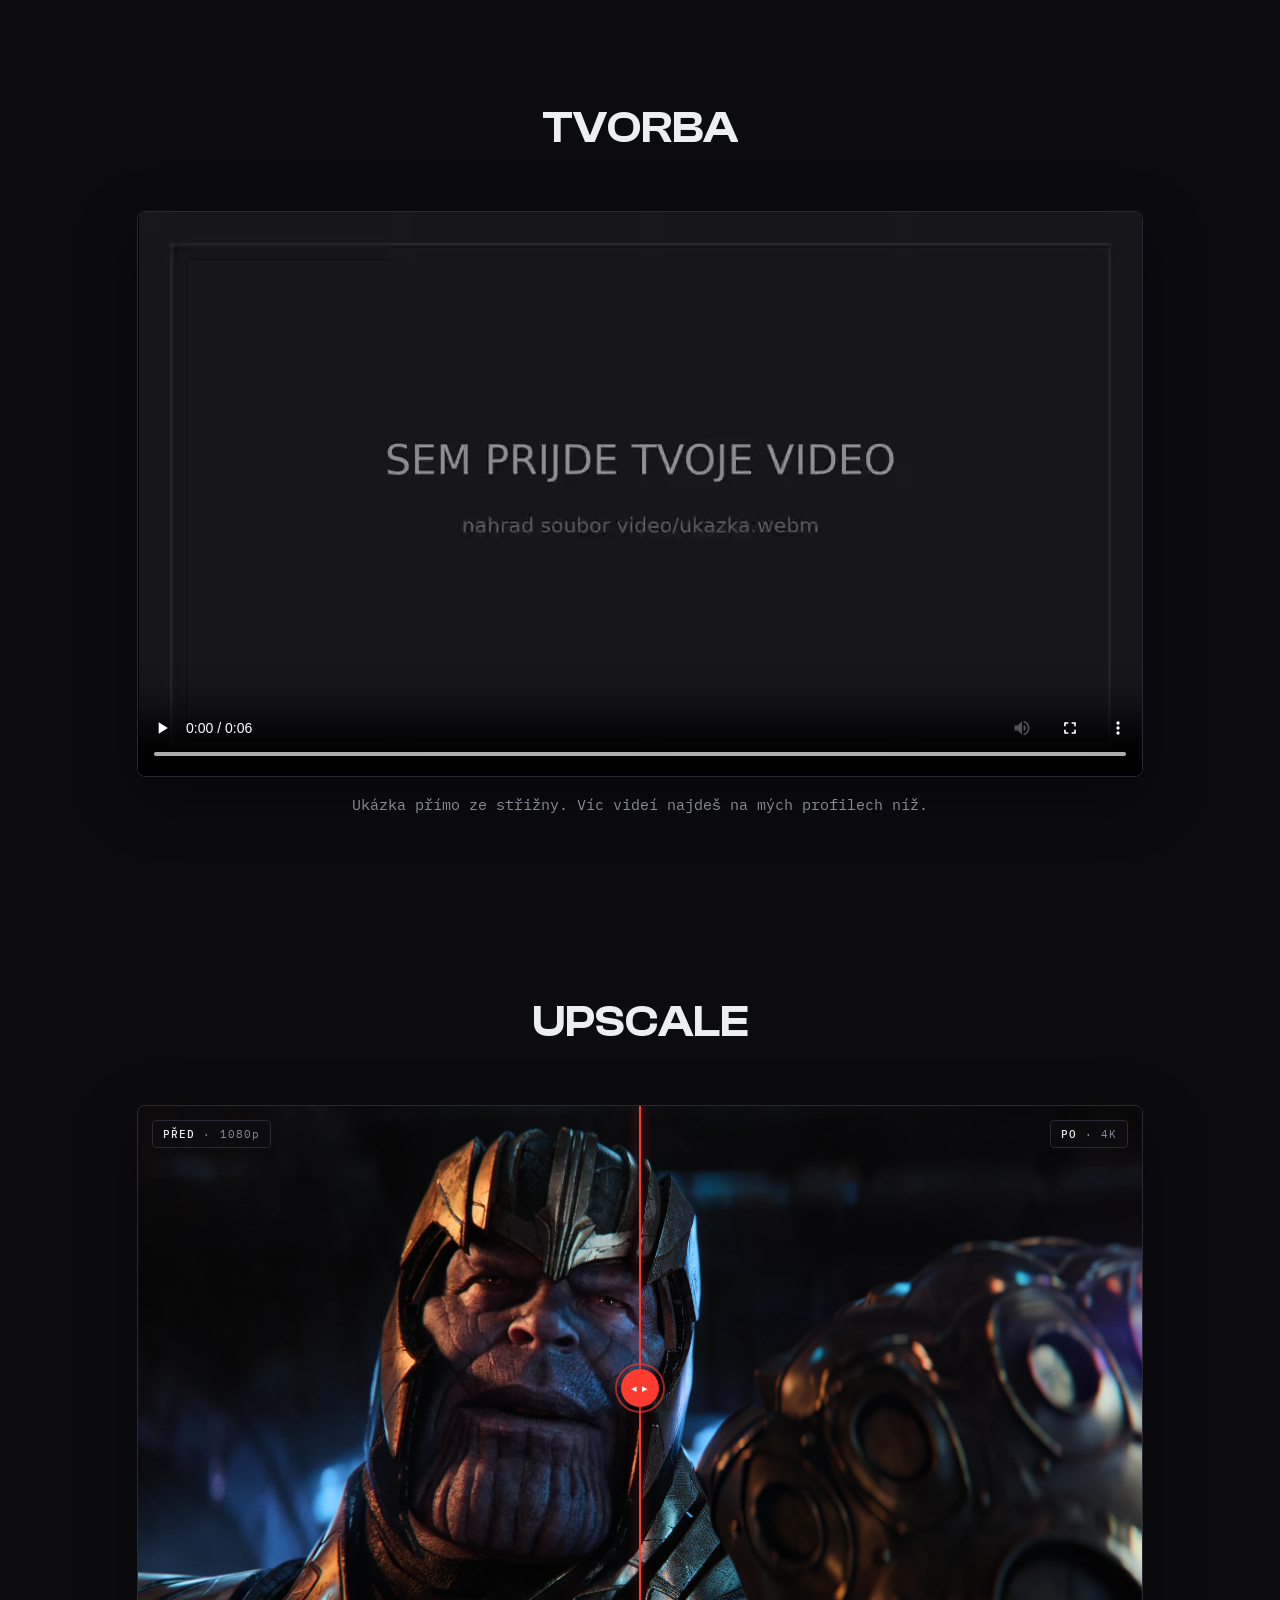
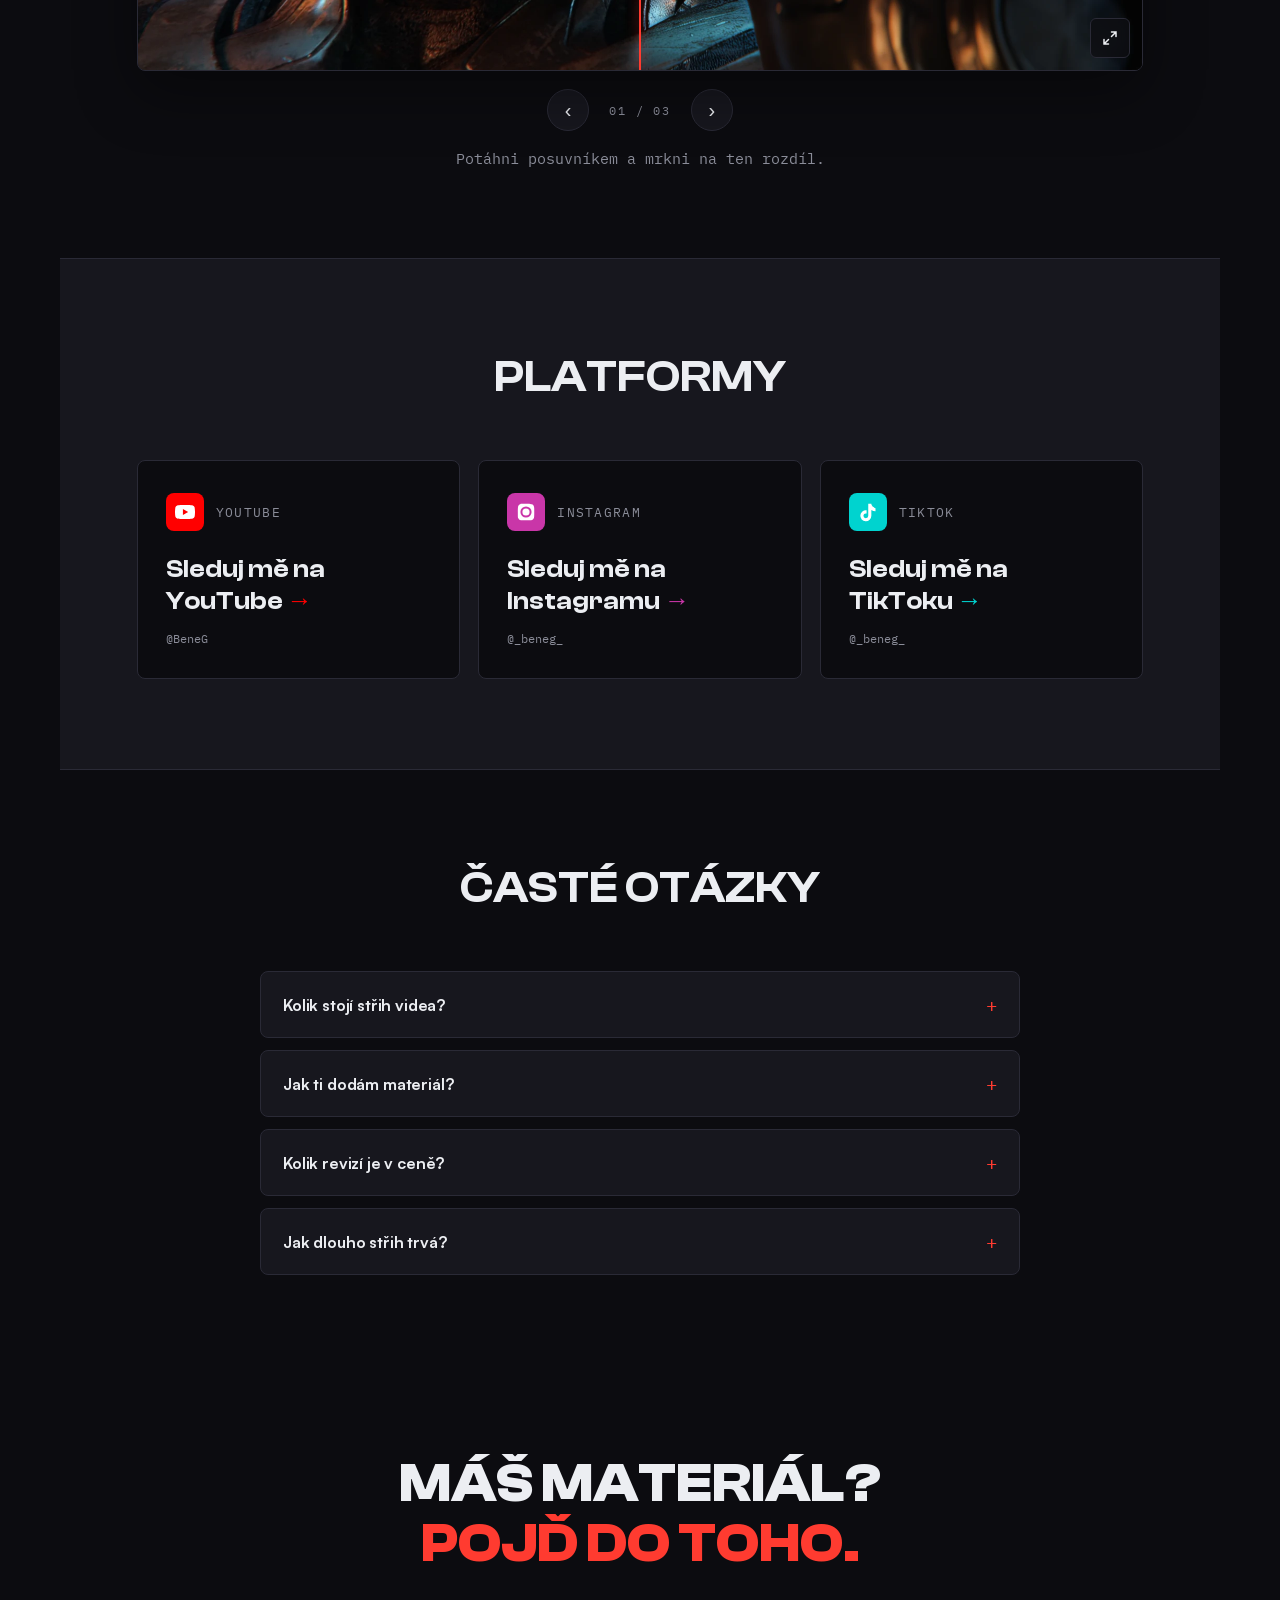
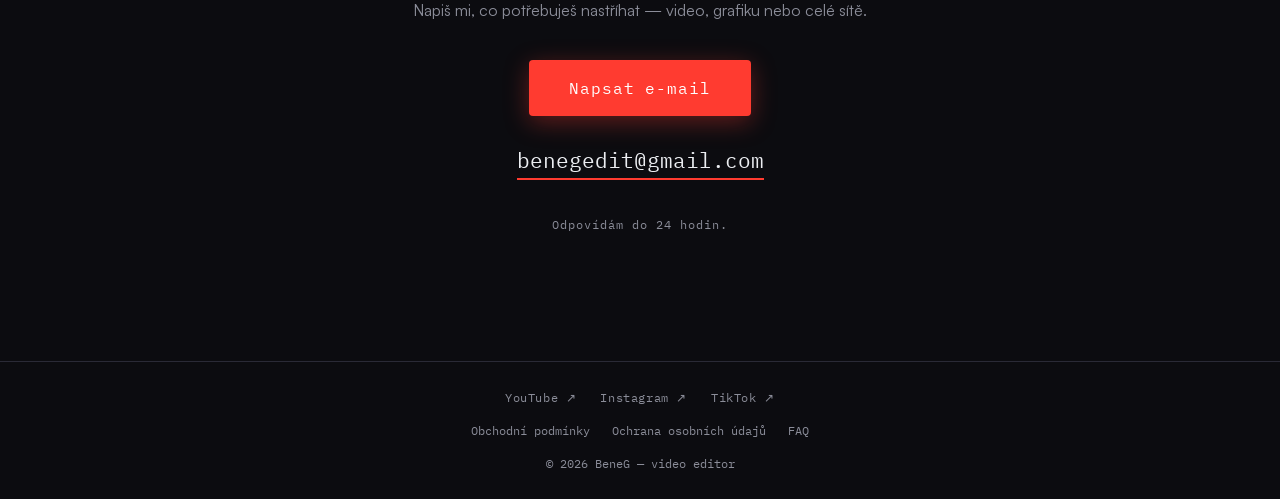
==== commit bdcb1a4c: "f" ====
--- a/index.html
+++ b/index.html
@@ -199,6 +199,31 @@
   </div>
 </section>
 
+<!-- FAQ -->
+<section id="faq">
+  <div class="sec-head reveal">
+    <h2 data-i18n="f_h">Časté otázky</h2>
+  </div>
+  <div class="faq-list reveal">
+    <details class="faq-item">
+      <summary><span data-i18n="f1_q">Kolik stojí střih videa?</span><span class="faq-ico">+</span></summary>
+      <p data-i18n="f1_a">Cena se odvíjí od délky, náročnosti a termínu. Napiš mi, co potřebuješ, a do 24 hodin ti pošlu konkrétní nabídku.</p>
+    </details>
+    <details class="faq-item">
+      <summary><span data-i18n="f2_q">Jak ti dodám materiál?</span><span class="faq-ico">+</span></summary>
+      <p data-i18n="f2_a">Nejjednodušeji přes Google Drive nebo MEGA — pošleš mi odkaz na surové záběry a případné podklady (loga, hudbu, reference).</p>
+    </details>
+    <details class="faq-item">
+      <summary><span data-i18n="f3_q">Kolik revizí je v ceně?</span><span class="faq-ico">+</span></summary>
+      <p data-i18n="f3_a">Dvě kola úprav jsou v ceně vždy. Větší změny zadání nad rámec původního briefu řešíme individuálně.</p>
+    </details>
+    <details class="faq-item">
+      <summary><span data-i18n="f4_q">Jak dlouho střih trvá?</span><span class="faq-ico">+</span></summary>
+      <p data-i18n="f4_a">Shorts a Reels obvykle do 2–3 dnů, delší YouTube videa podle rozsahu. Přesný termín si domluvíme předem a platí.</p>
+    </details>
+  </div>
+</section>
+
 <!-- KONTAKT -->
 <section id="kontakt">
   <div class="contact-wrap reveal">
@@ -220,6 +245,11 @@
     <a href="https://www.instagram.com/_beneg_" target="_blank" rel="noopener">Instagram ↗</a>
     <a href="https://www.tiktok.com/@_beneg_" target="_blank" rel="noopener">TikTok ↗</a>
   </nav>
+  <nav class="foot-legal" aria-label="Právní informace">
+    <a href="podminky.html" data-i18n="fl1">Obchodní podmínky</a>
+    <a href="soukromi.html" data-i18n="fl2">Ochrana osobních údajů</a>
+    <a href="#faq" data-i18n="fl3">FAQ</a>
+  </nav>
   <span data-i18n="f1">© 2026 BeneG — video editor</span>
 </footer>
 
--- a/style.css
+++ b/style.css
@@ -466,6 +466,54 @@
 .ig{--pc:#c936a8}
 .tt{--pc:#00d3cf}
 
+/* ===== FAQ ===== */
+.faq-list{max-width:760px;margin-inline:auto;display:flex;flex-direction:column;gap:12px}
+.faq-item{
+  border:1px solid var(--line);border-radius:8px;background:var(--panel);
+  transition:border-color .25s;text-align:left;
+}
+.faq-item[open]{border-color:var(--rec)}
+.faq-item summary{
+  display:flex;justify-content:space-between;align-items:center;gap:16px;
+  cursor:pointer;list-style:none;
+  padding:20px 22px;font-weight:700;font-size:1rem;letter-spacing:-.01em;
+}
+.faq-item summary::-webkit-details-marker{display:none}
+.faq-ico{
+  font-family:var(--mono);color:var(--rec);font-size:1.2rem;font-weight:400;
+  transition:transform .3s;flex-shrink:0;
+}
+.faq-item[open] .faq-ico{transform:rotate(45deg)}
+.faq-item p{
+  padding:0 22px 20px;color:var(--muted);font-size:.94rem;line-height:1.65;
+}
+
+/* ===== PRÁVNÍ STRÁNKY ===== */
+.legal{
+  max-width:760px;margin:0 auto;padding:140px 6vw 80px;
+}
+.legal h1{
+  font-family:var(--display);font-weight:700;text-transform:uppercase;
+  font-size:clamp(1.8rem,5vw,3rem);margin-bottom:36px;
+}
+.legal h2{
+  font-family:var(--display);font-weight:600;font-size:1.15rem;
+  margin:34px 0 12px;
+}
+.legal p{color:var(--muted);line-height:1.75;font-size:.96rem}
+.legal-note{
+  border:1px solid var(--amber);border-radius:6px;padding:14px 18px;
+  color:var(--amber);font-size:.9rem;
+}
+.legal-updated{
+  margin-top:44px;font-family:var(--mono);font-size:12px;letter-spacing:.08em;
+}
+.foot-legal{display:flex;gap:22px;flex-wrap:wrap;justify-content:center}
+.foot-legal a{
+  color:var(--muted);text-decoration:none;transition:color .2s;
+}
+.foot-legal a:hover{color:var(--text)}
+
 /* ===== KONTAKT ===== */
 .contact-wrap{
   text-align:center;max-width:640px;margin:0 auto;
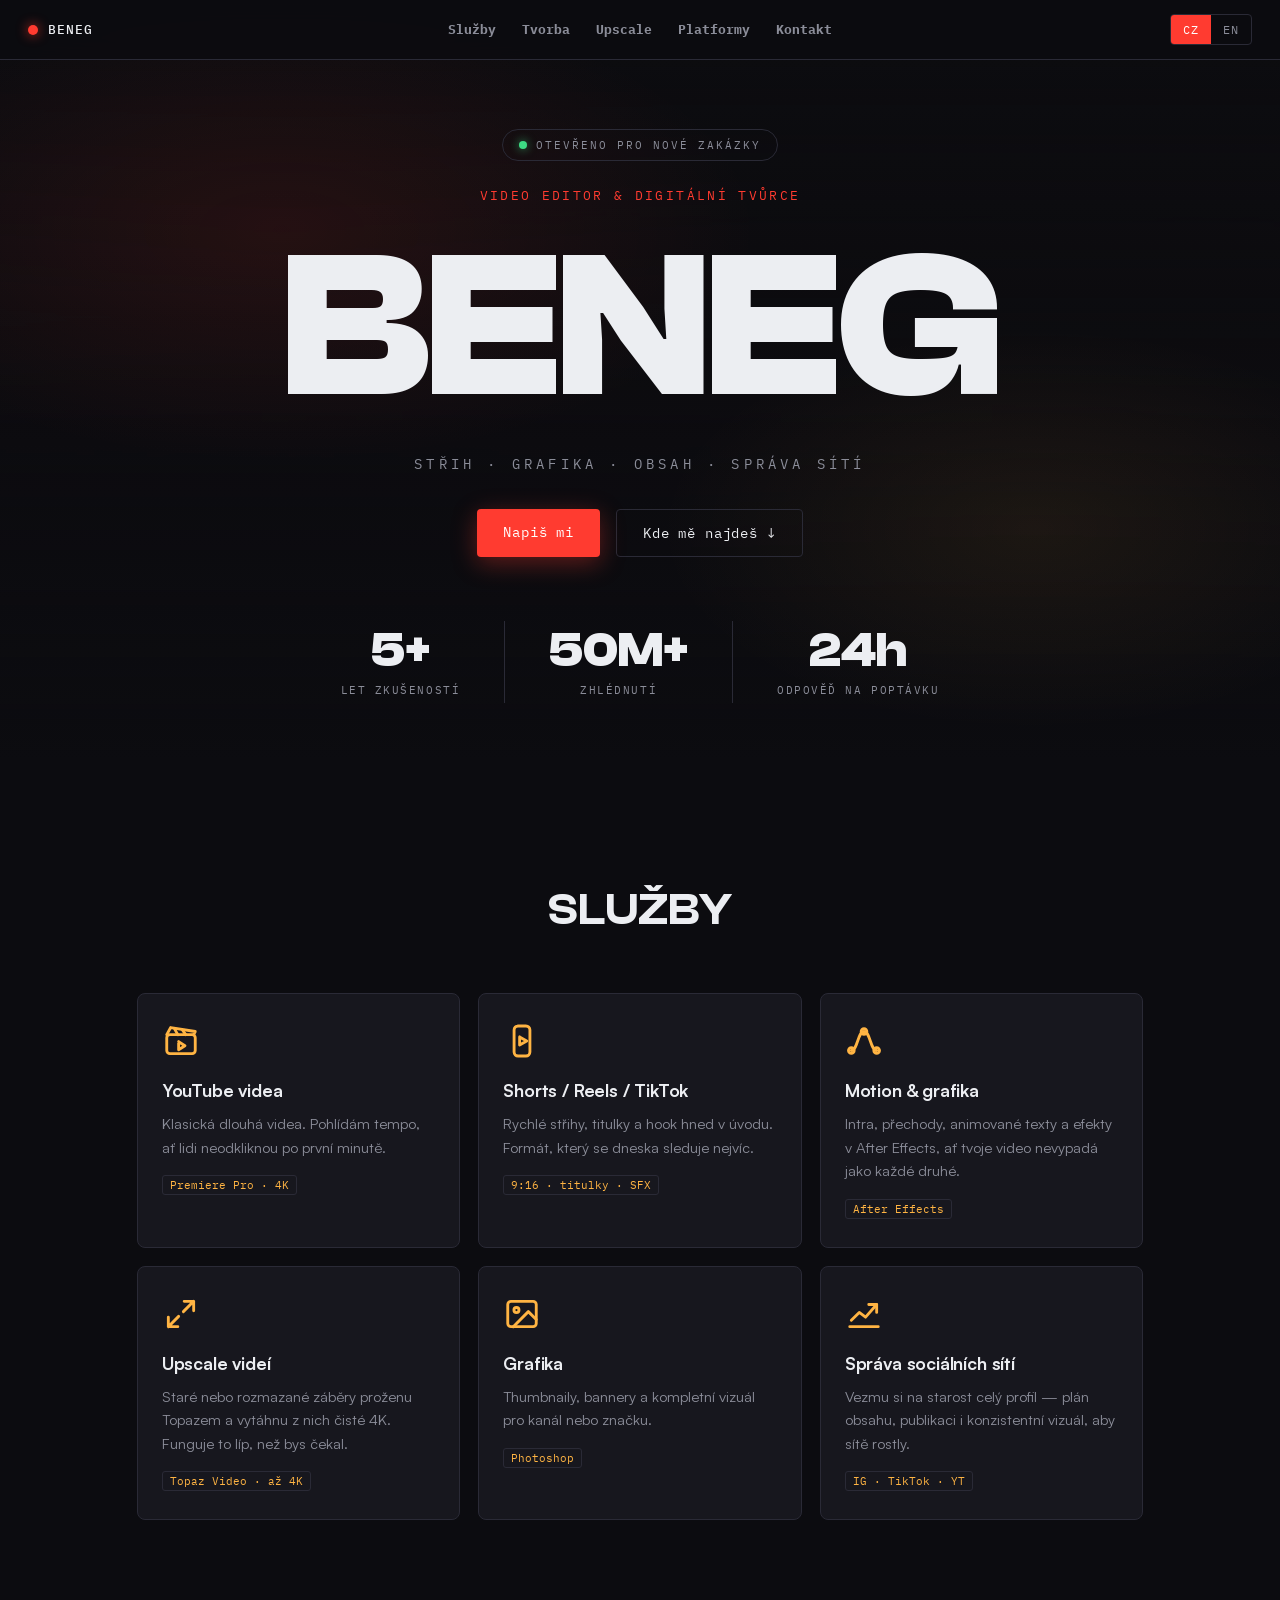
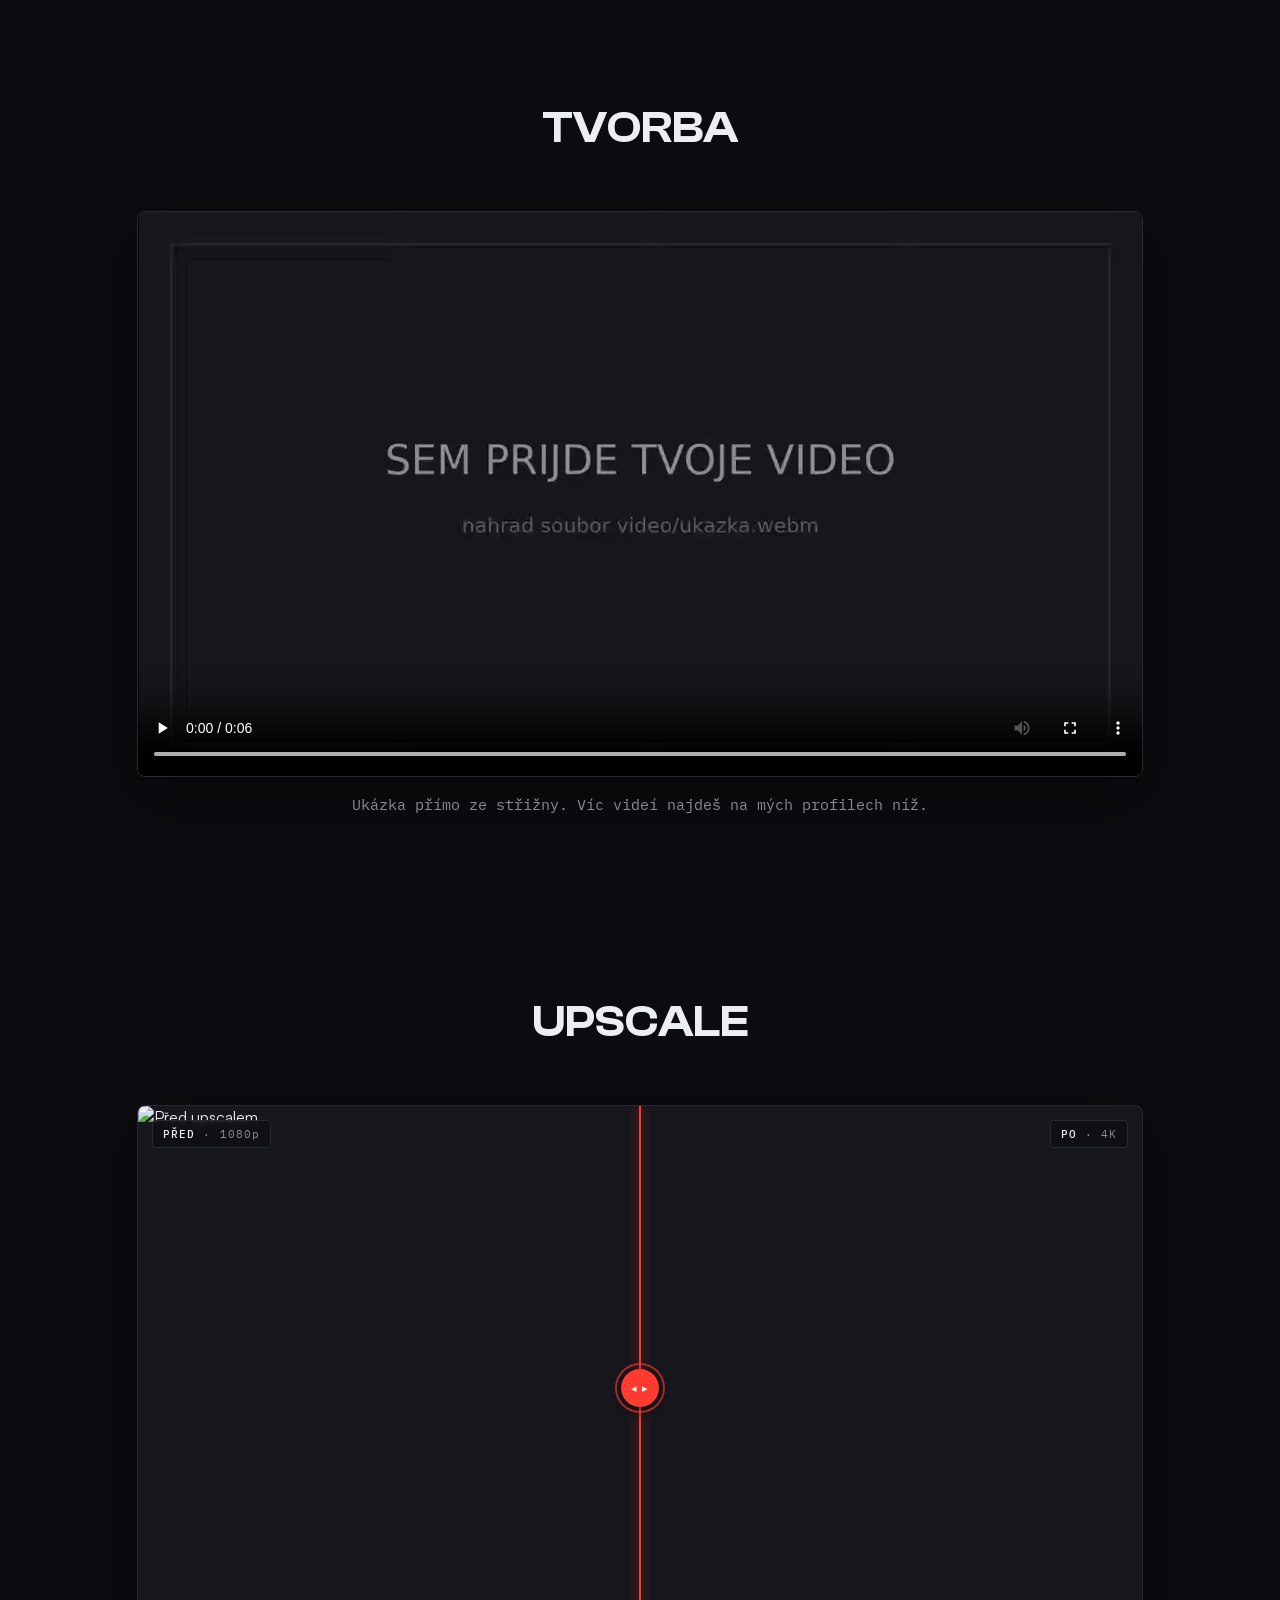
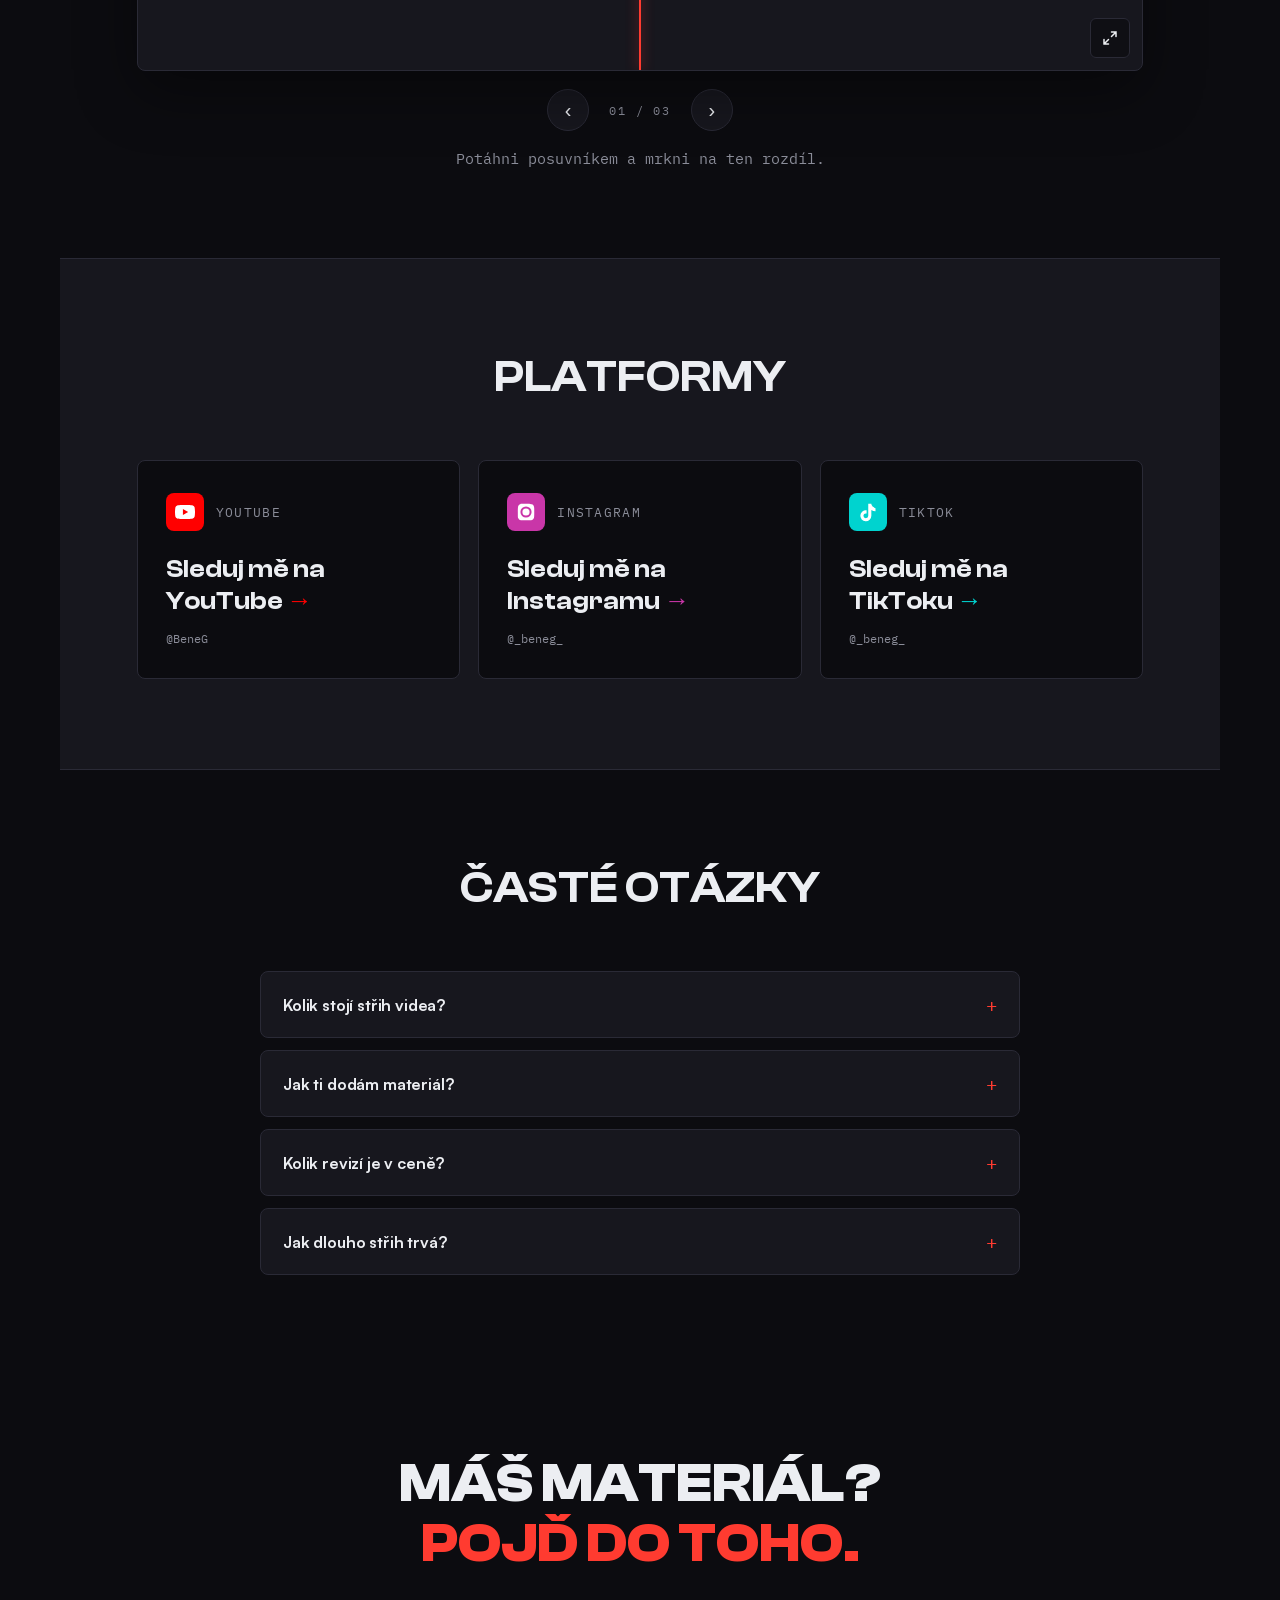
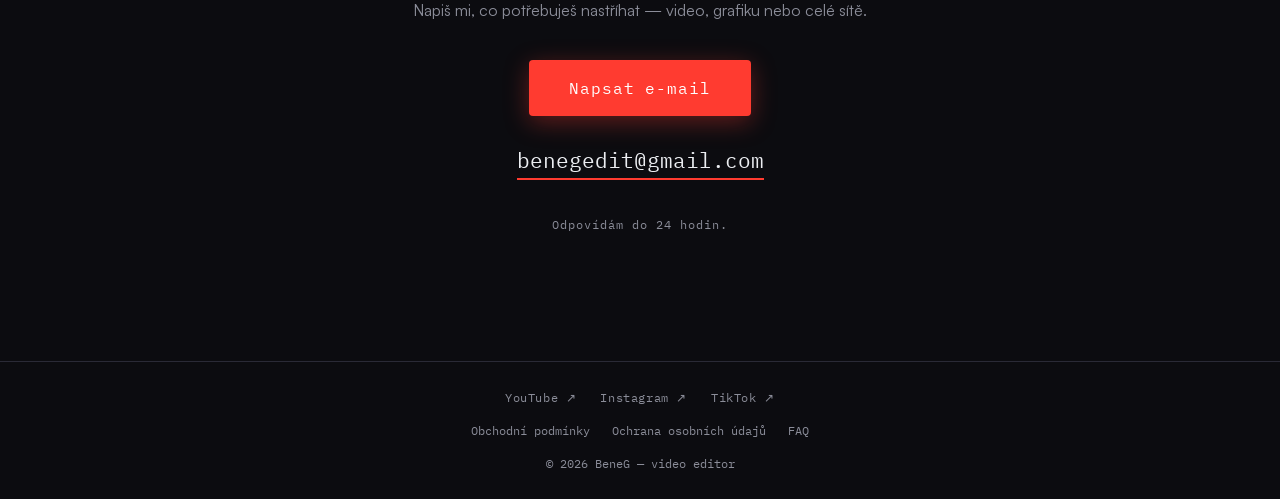
==== commit 75039d2f: "d" ====
--- a/index.html
+++ b/index.html
@@ -147,8 +147,8 @@
     <!-- Dvojice obrázků se nastavují v script.js — hledej BA_PAIRS.
          Obrázky patří do složky img/ (stejný frame: pred = originál, po = po upscalu). -->
     <div class="ba" id="baSlider">
-      <div class="ba-layer ba-before"><img id="baImgBefore" src="img/pred1.webp" alt="Před upscalem"></div>
-      <div class="ba-layer ba-after"><img id="baImgAfter" src="img/po1.webp" alt="Po upscalu"></div>
+      <div class="ba-layer ba-before"><img id="baImgBefore" src="img/pred1.png" alt="Před upscalem"></div>
+      <div class="ba-layer ba-after"><img id="baImgAfter" src="img/po1.png" alt="Po upscalu"></div>
       <div class="ba-handle" aria-hidden="true"><span></span></div>
       <span class="ba-label ba-label-l"><b data-i18n="u_b">PŘED</b> · 1080p</span>
       <span class="ba-label ba-label-r"><b data-i18n="u_a">PO</b> · 4K</span>
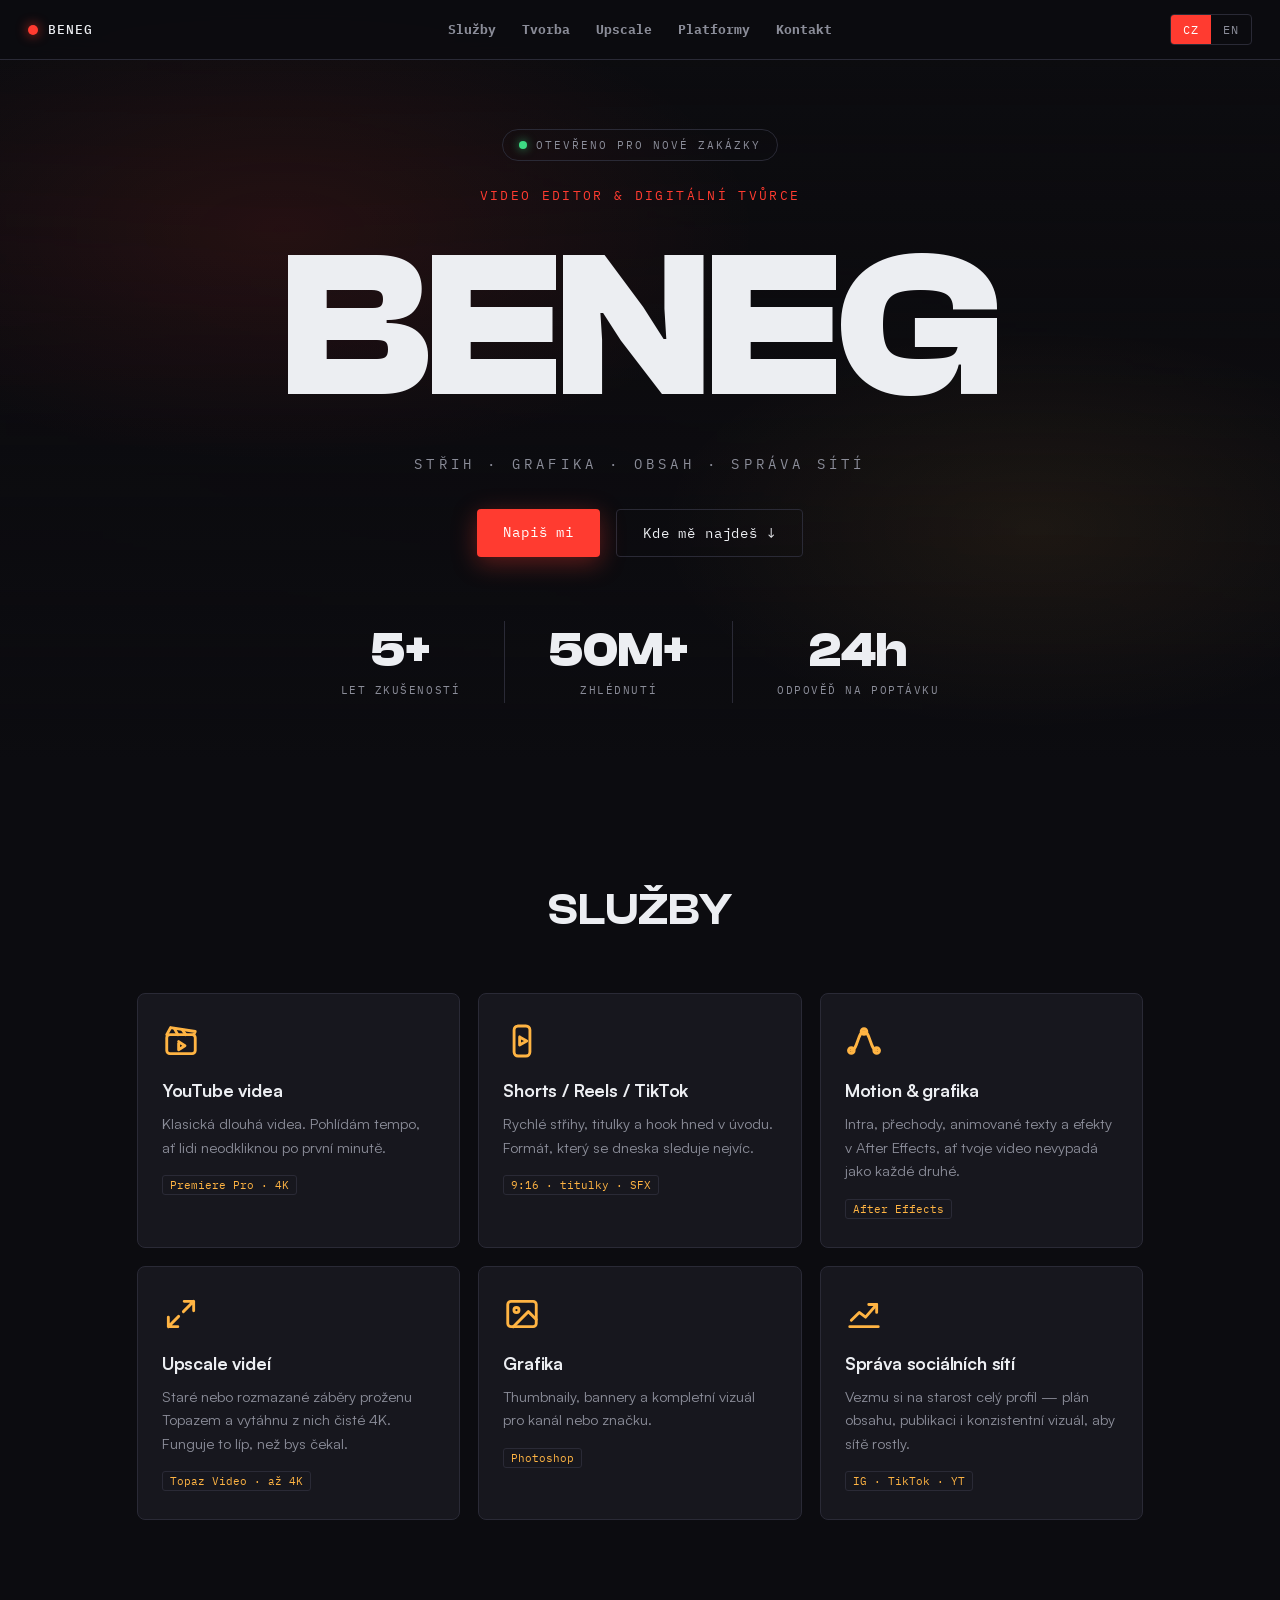
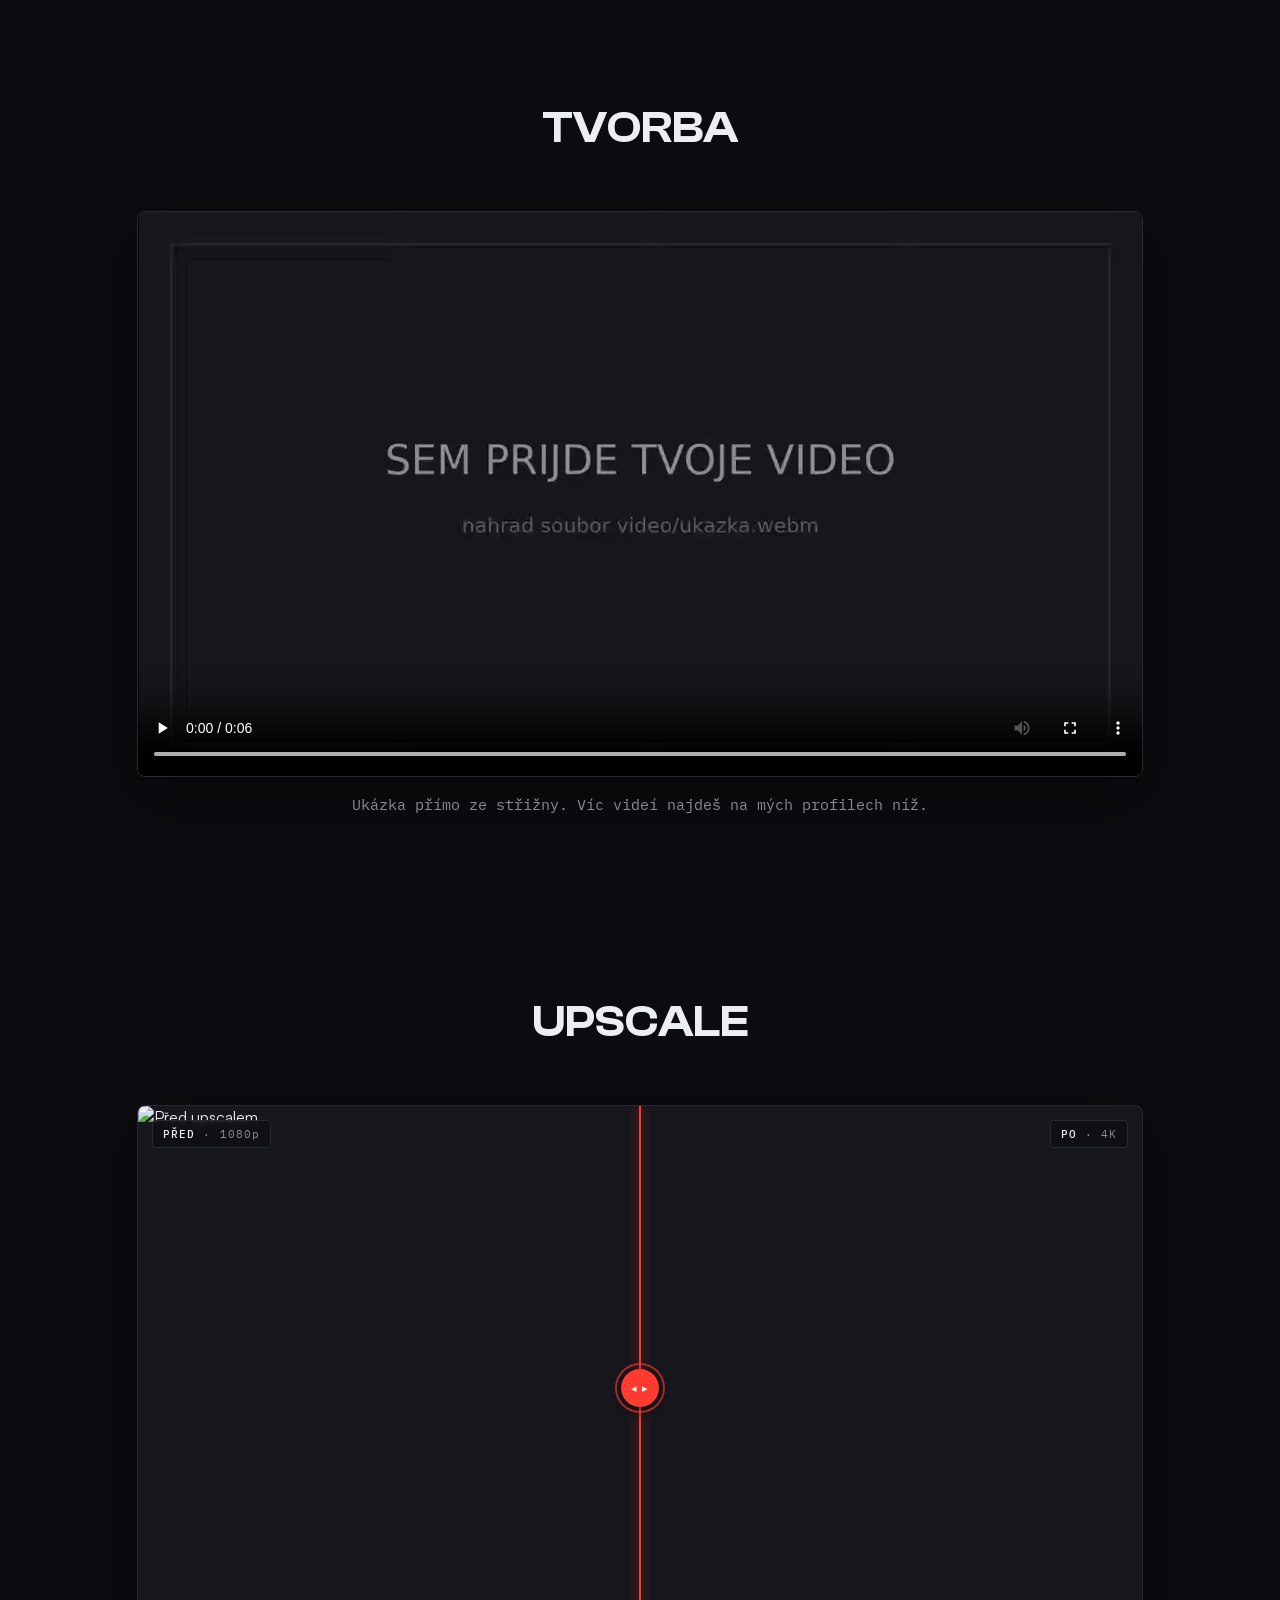
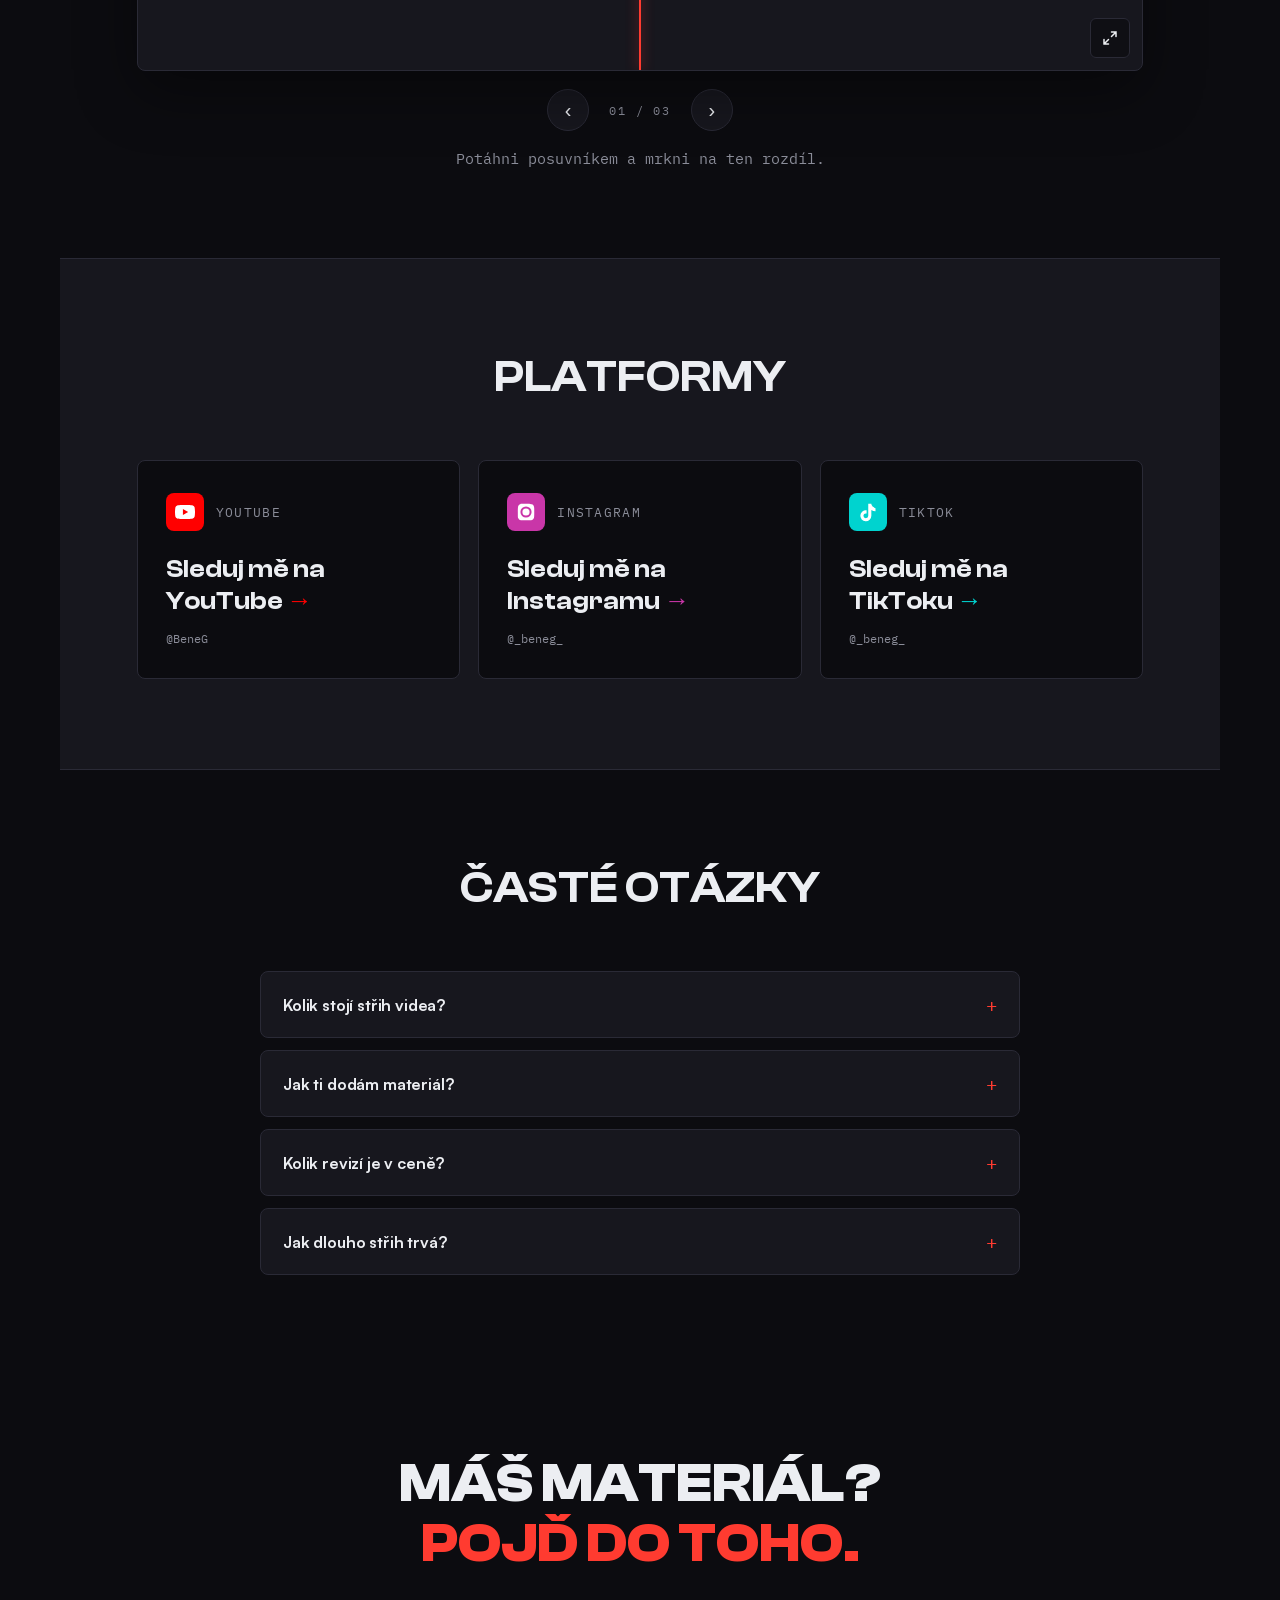
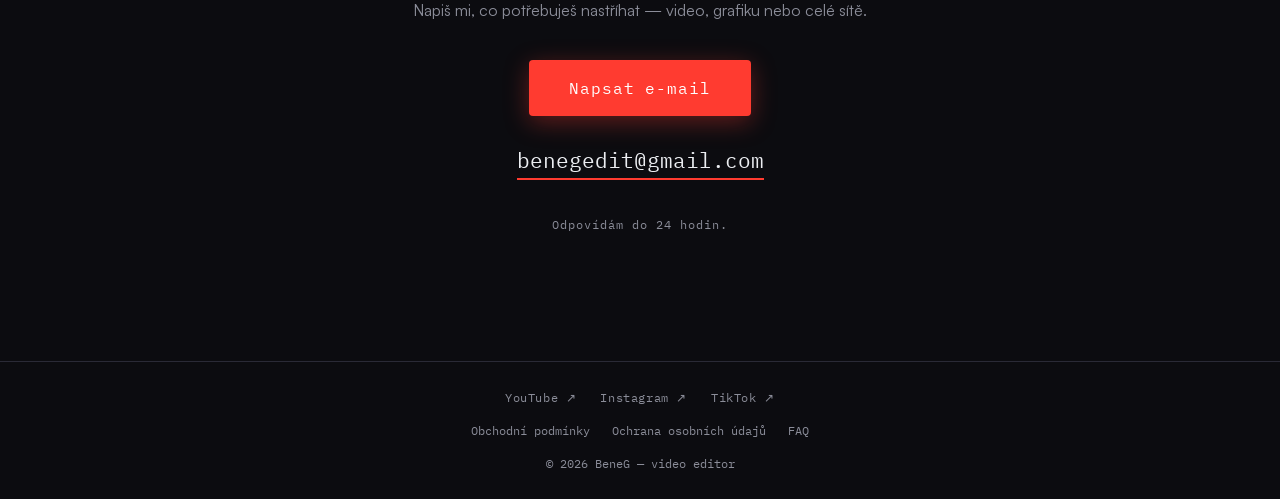
==== commit 0b1a64e6: "f" ====
--- a/index.html
+++ b/index.html
@@ -147,8 +147,8 @@
     <!-- Dvojice obrázků se nastavují v script.js — hledej BA_PAIRS.
          Obrázky patří do složky img/ (stejný frame: pred = originál, po = po upscalu). -->
     <div class="ba" id="baSlider">
-      <div class="ba-layer ba-before"><img id="baImgBefore" src="img/pred1.png" alt="Před upscalem"></div>
-      <div class="ba-layer ba-after"><img id="baImgAfter" src="img/po1.png" alt="Po upscalu"></div>
+      <div class="ba-layer ba-before"><img id="baImgBefore" src="img/pred1.webp" alt="Před upscalem"></div>
+      <div class="ba-layer ba-after"><img id="baImgAfter" src="img/po1.webp" alt="Po upscalu"></div>
       <div class="ba-handle" aria-hidden="true"><span></span></div>
       <span class="ba-label ba-label-l"><b data-i18n="u_b">PŘED</b> · 1080p</span>
       <span class="ba-label ba-label-r"><b data-i18n="u_a">PO</b> · 4K</span>
--- a/style.css
+++ b/style.css
@@ -102,7 +102,7 @@
 .lang-switch{justify-self:end}
 .topbar nav a{
   color:var(--muted);text-decoration:none;transition:color .2s;
-  font-weight:700;position:relative;
+  font-weight:700;position:relative;white-space:nowrap;
 }
 .topbar nav a::after{
   content:'';position:absolute;left:0;right:0;bottom:-5px;height:2px;
@@ -249,7 +249,7 @@
 /* Statistiky pod hero */
 .stats{
   display:flex;justify-content:center;gap:0;
-  margin-top:64px;flex-wrap:wrap;
+  margin-top:64px;flex-wrap:nowrap;
   opacity:0;animation:rise .8s 1.2s forwards;
 }
 .stat{
@@ -404,6 +404,13 @@
   border:none;border-radius:0;background:#000;
 }
 .ba:fullscreen .ba-layer img{object-fit:contain;background:#000}
+.ba.fake-full{
+  position:fixed;inset:0;z-index:1000;
+  aspect-ratio:auto;width:100vw;height:100vh;height:100dvh;
+  border:none;border-radius:0;background:#000;
+}
+.ba.fake-full .ba-layer img{object-fit:contain;background:#000}
+body.no-scroll{overflow:hidden}
 .ba-nav{
   display:flex;align-items:center;justify-content:center;gap:20px;
   margin-top:18px;
@@ -566,9 +573,21 @@
 .foot-links a:hover,.foot-links a:focus-visible{color:var(--amber);transform:translateY(-2px)}
 
 @media(max-width:640px){
-  .topbar{grid-template-columns:1fr auto;gap:8px 12px;padding:12px 16px}
-  .topbar nav{grid-column:1 / -1;justify-content:center;gap:18px;font-size:12px}
+  .topbar{grid-template-columns:1fr auto;gap:10px 12px;padding:10px 14px}
+  .topbar nav{
+    grid-column:1 / -1;
+    justify-content:flex-start;gap:20px;font-size:12px;
+    overflow-x:auto;flex-wrap:nowrap;
+    -webkit-overflow-scrolling:touch;scrollbar-width:none;
+    padding-bottom:2px;
+  }
+  .topbar nav::-webkit-scrollbar{display:none}
+  .topbar nav a{white-space:nowrap;flex-shrink:0}
   .lang-btn{padding:6px 10px}
+  .stats{gap:0}
+  .stat{padding:4px 14px}
+  .stat + .stat{border-left:1px solid var(--line)}
+  .stat-l{font-size:9px;letter-spacing:.1em}
   section{padding:80px 6vw}
 }
 @media(prefers-reduced-motion:reduce){
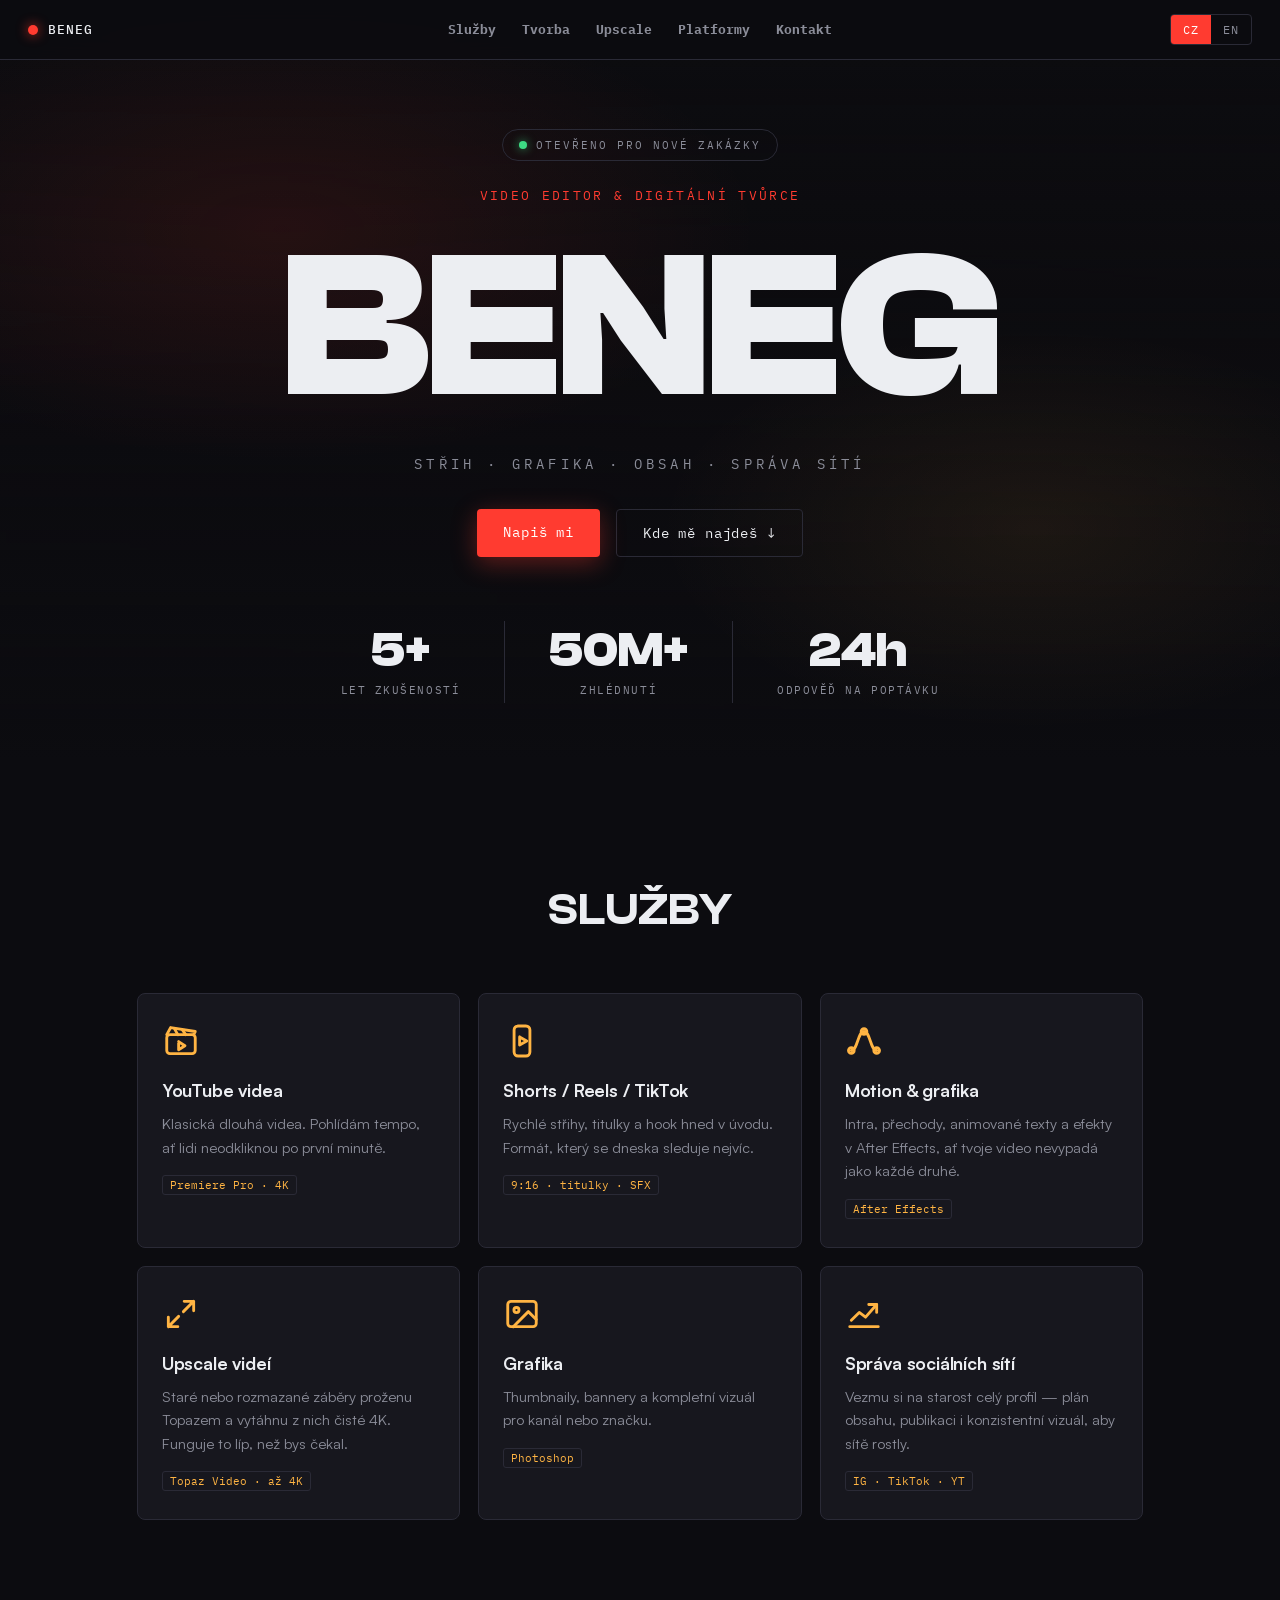
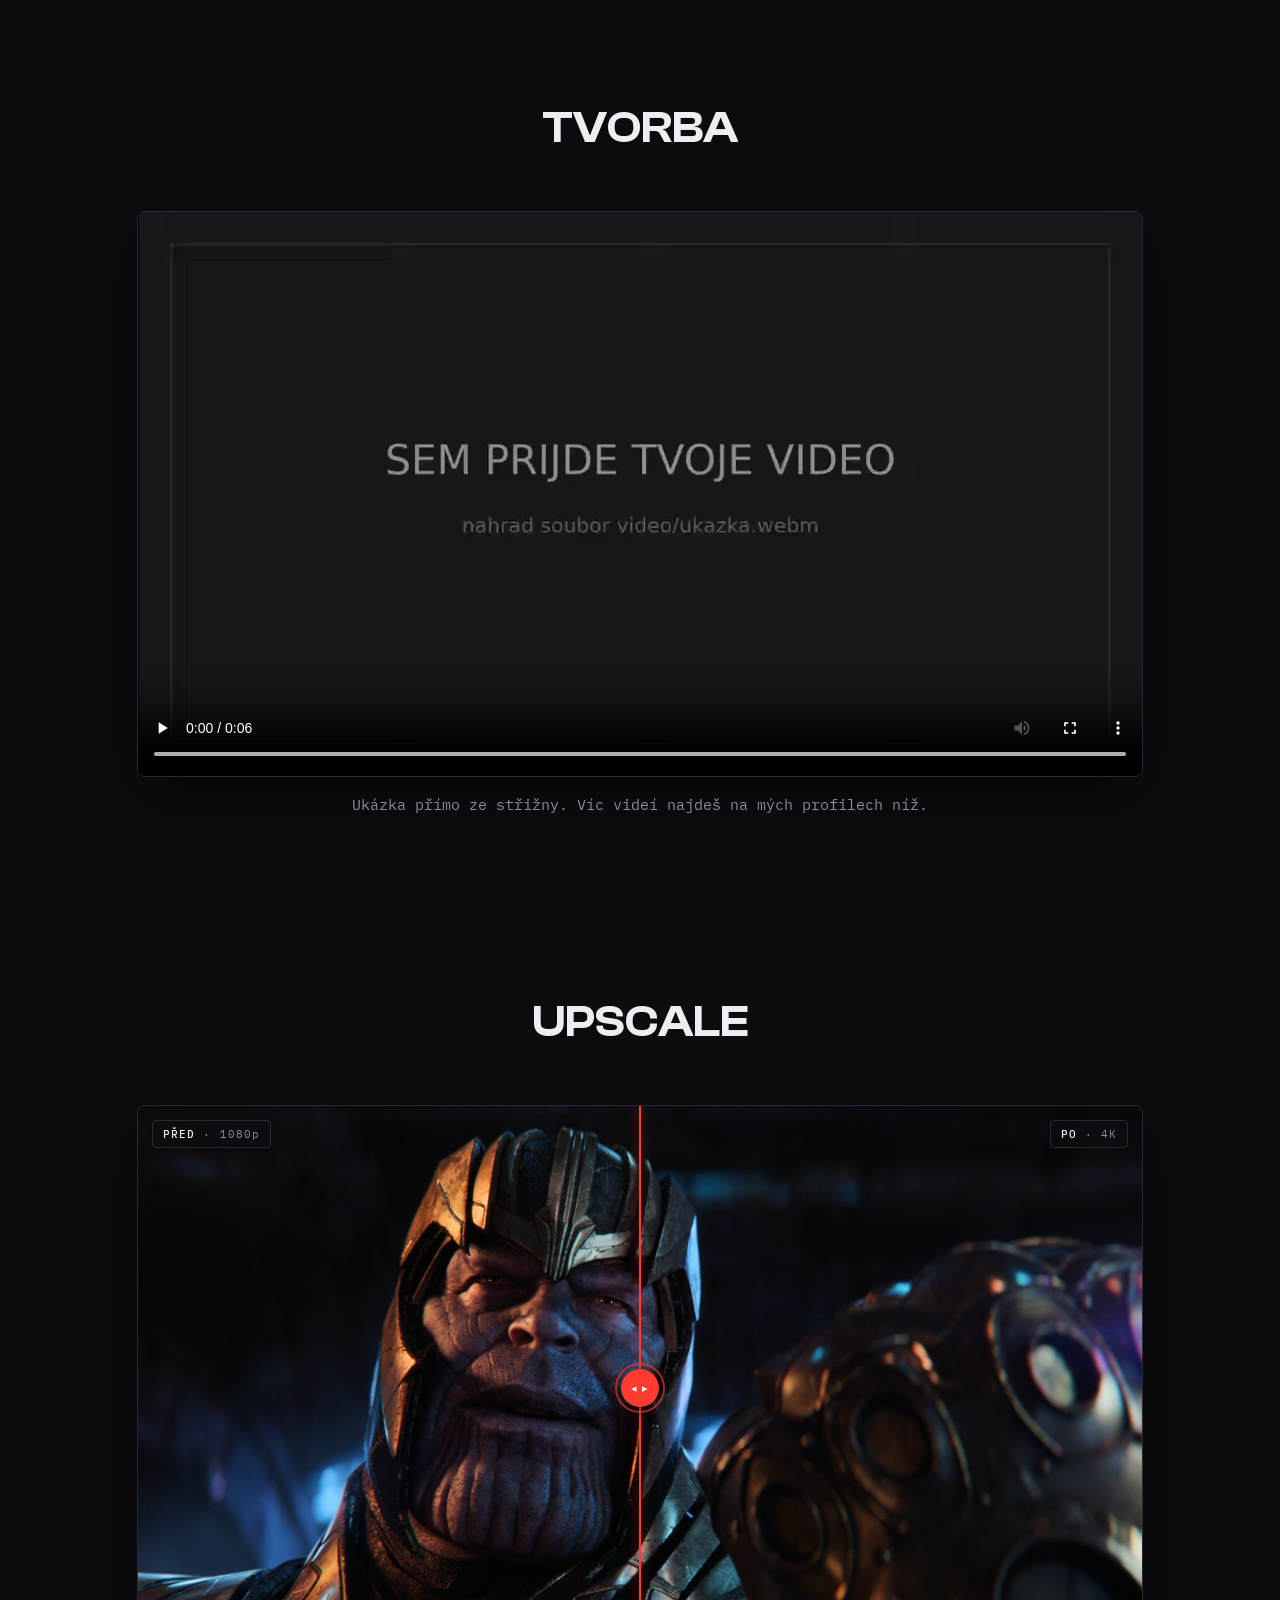
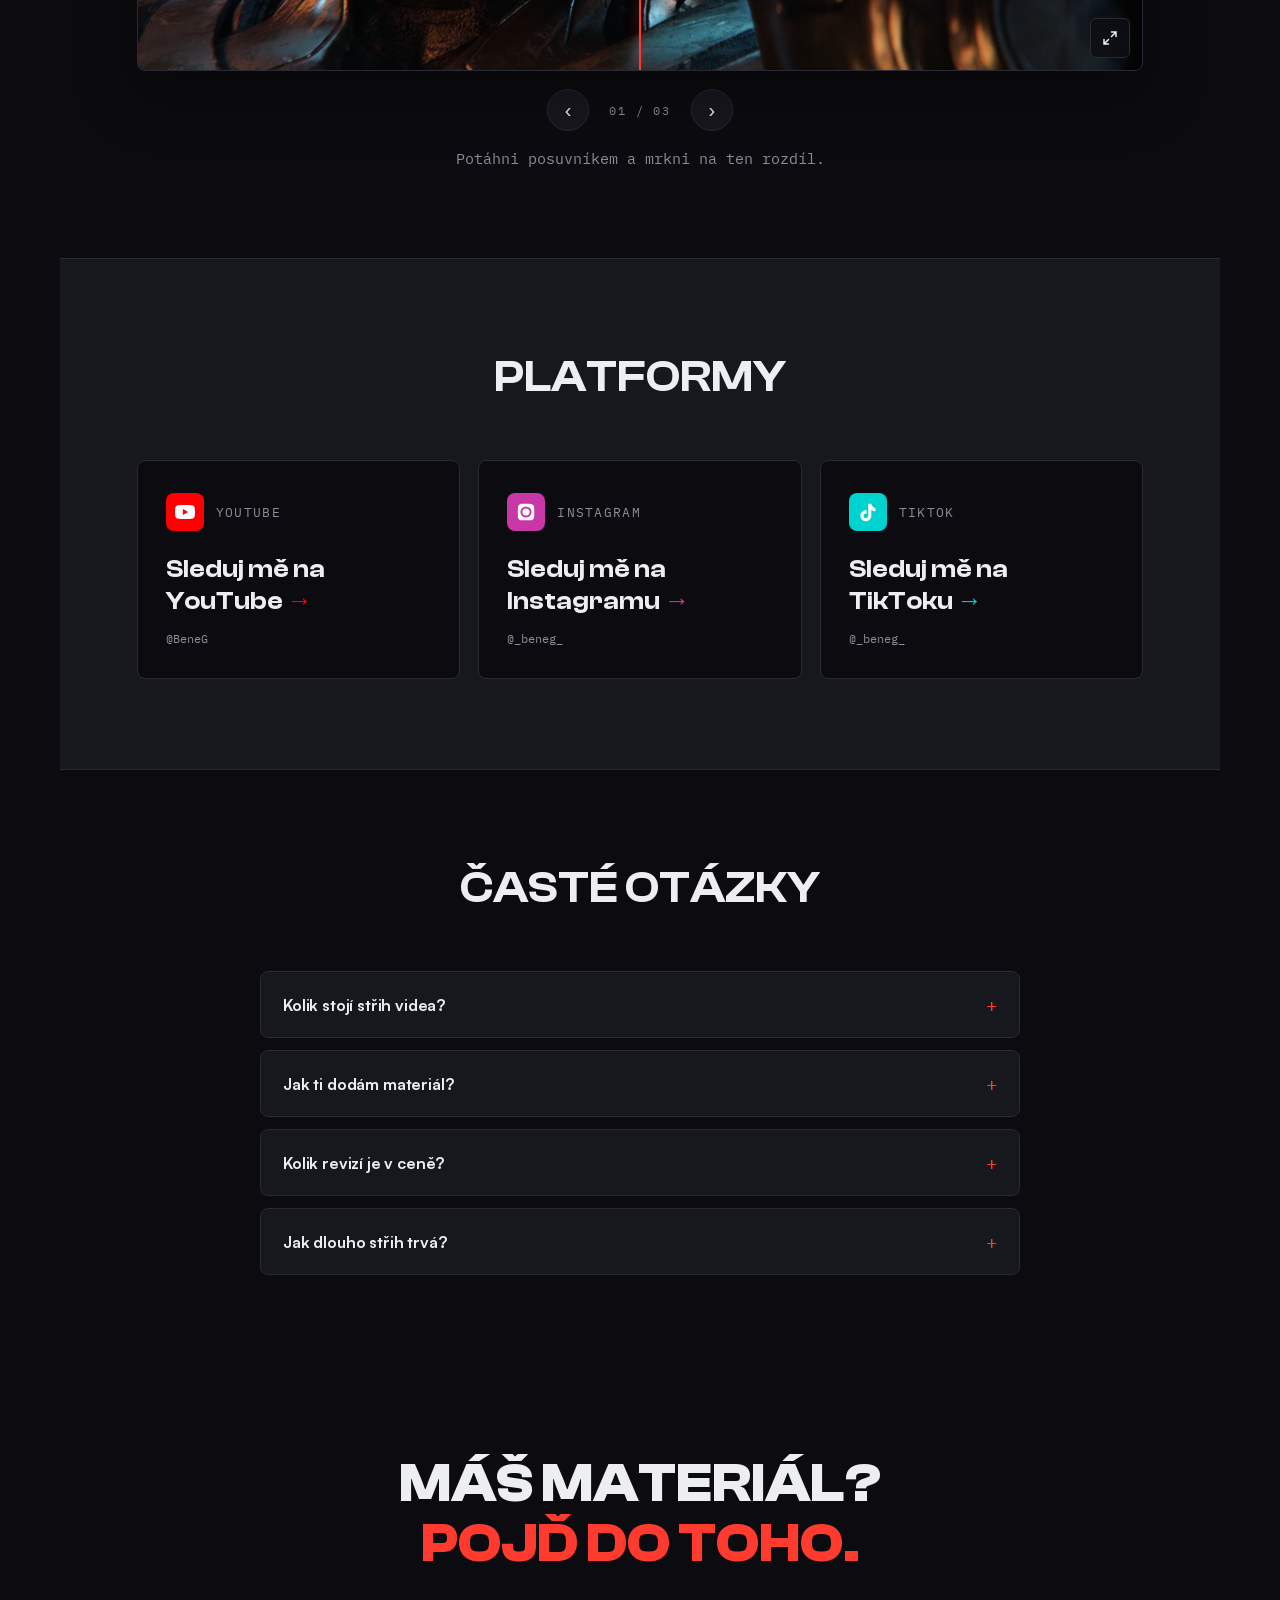
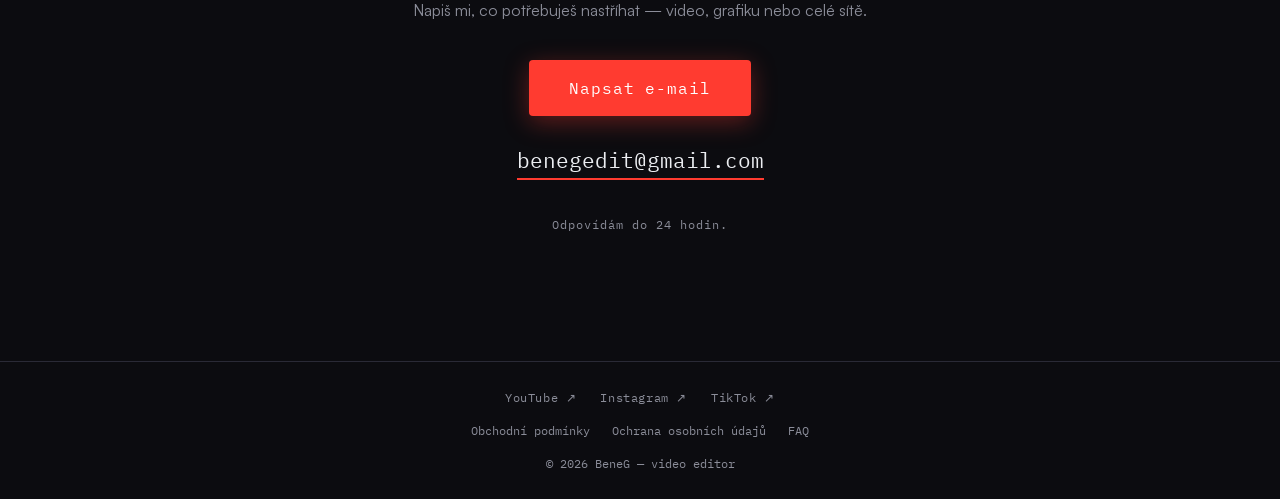
==== commit e8e67ac9: "d" ====
--- a/index.html
+++ b/index.html
@@ -147,8 +147,8 @@
     <!-- Dvojice obrázků se nastavují v script.js — hledej BA_PAIRS.
          Obrázky patří do složky img/ (stejný frame: pred = originál, po = po upscalu). -->
     <div class="ba" id="baSlider">
-      <div class="ba-layer ba-before"><img id="baImgBefore" src="img/pred1.webp" alt="Před upscalem"></div>
-      <div class="ba-layer ba-after"><img id="baImgAfter" src="img/po1.webp" alt="Po upscalu"></div>
+      <div class="ba-layer ba-before"><img id="baImgBefore" src="img/pred1.png" alt="Před upscalem"></div>
+      <div class="ba-layer ba-after"><img id="baImgAfter" src="img/po1.png" alt="Po upscalu"></div>
       <div class="ba-handle" aria-hidden="true"><span></span></div>
       <span class="ba-label ba-label-l"><b data-i18n="u_b">PŘED</b> · 1080p</span>
       <span class="ba-label ba-label-r"><b data-i18n="u_a">PO</b> · 4K</span>
